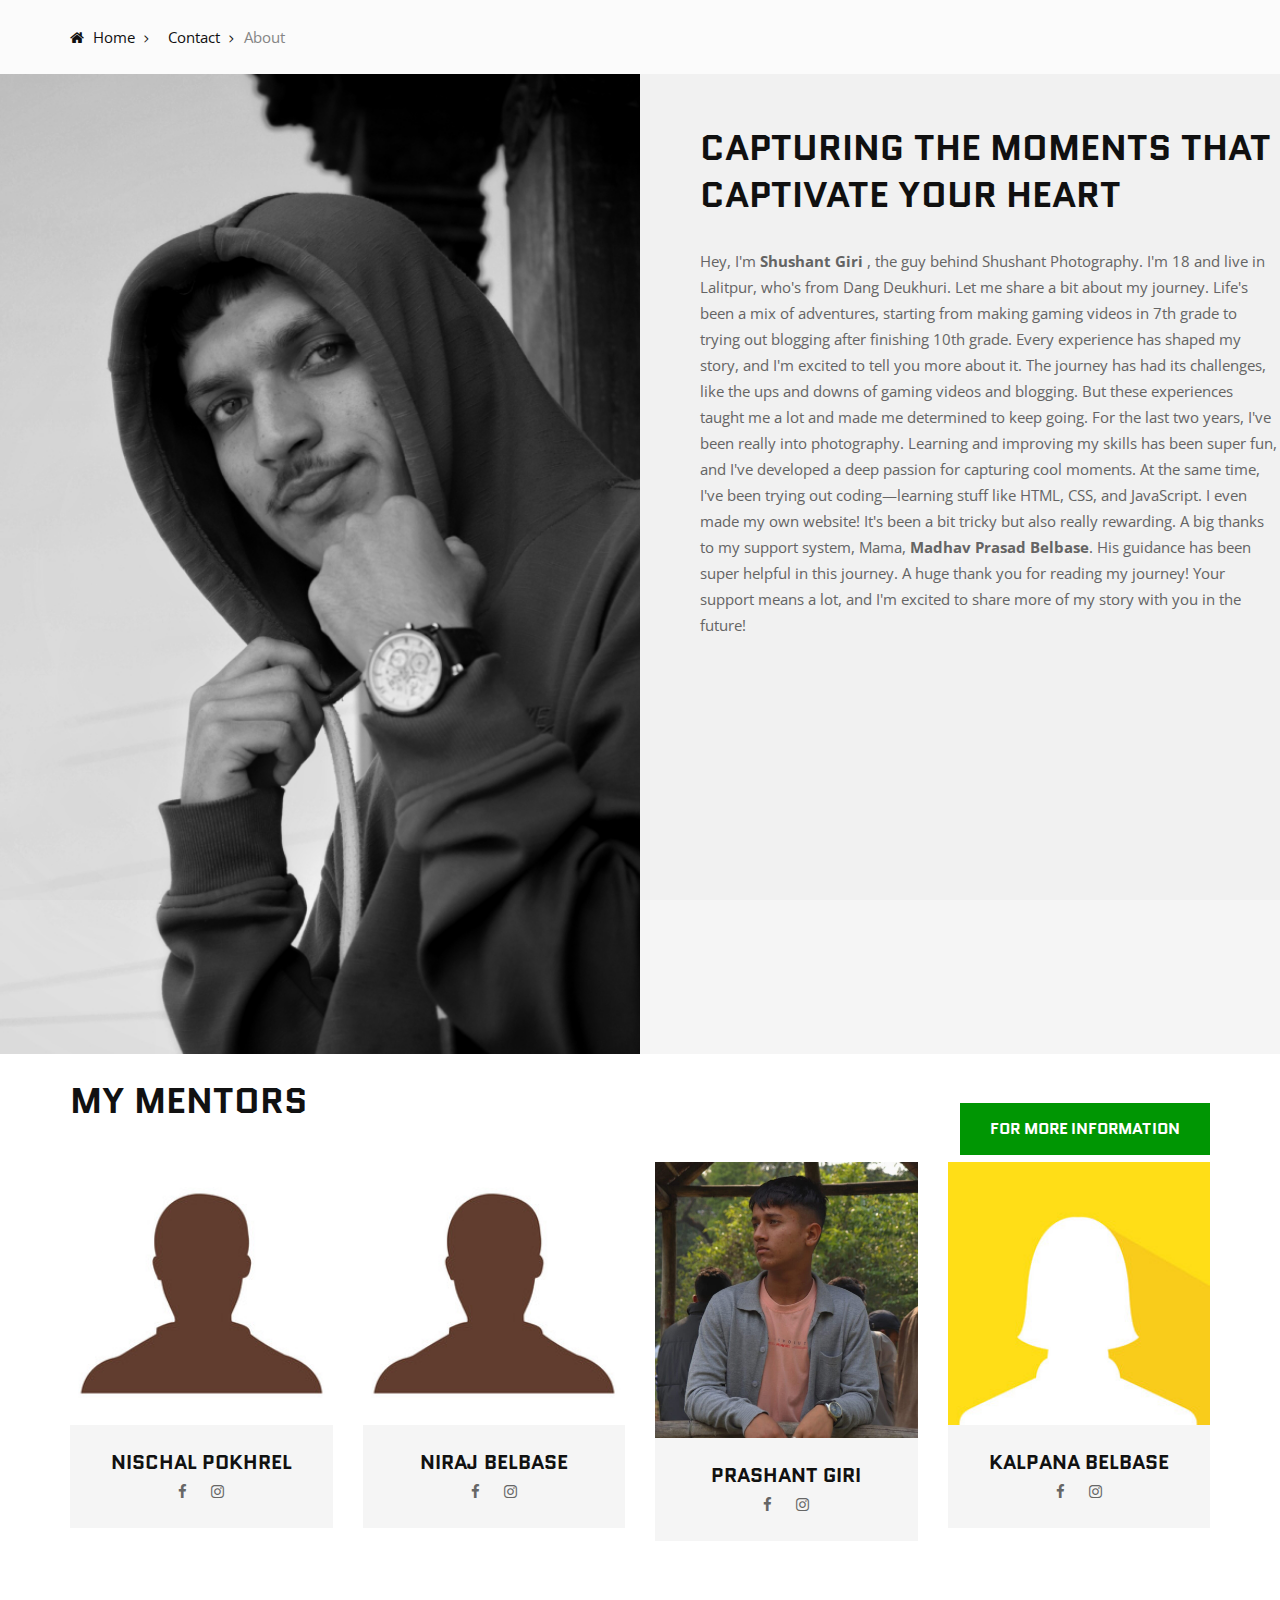
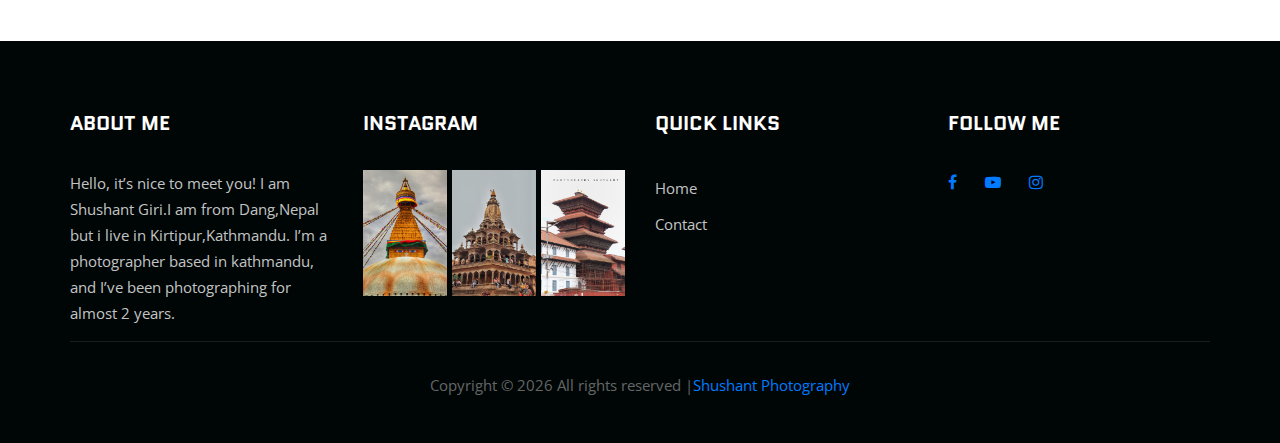
==== about.html @ 1d41be0c "Update about.html" ====
<!DOCTYPE html>
<html lang="en">

<head>
    <meta charset="UTF-8">
    <meta name="description" content="Shushant Photography">
    <meta name="keywords" content="photographer, shushant photography, shushant giri, sushant photography,sushant giri,sushant photographer lalmatiya , photography, wildlife, photography life,contact shushant photography, shushant contact,contact sushant,contact msg, msg,">
    <meta name="viewport" content="width=device-width, initial-scale=1.0">
    <meta http-equiv="X-UA-Compatible" content="ie=edge">
    <title>Shushant | Photography</title>
    <link rel="icon" type="image/x-icon" href="img/favicon2.png" style="width: 100%; height: 100px;">

    <link rel="canonical" href="https://girisushant.com.np/about.html">
    
    <meta property="og:site_name" content="Sushant Photography">
    <meta property="og:title" content="Shushant | Photography">
    <meta property="og:url" content="https://girisushant.com.np">
    <meta property="og:type" content="website">
    <meta property="og:description"
        content="Professional Photography trying to caputure the best moments in life">
   
    <meta property="og:image" content="https://girisushant.com.np/img/thumbnail.jpg">
    <meta property="og:image:width" content="1500">
    <meta property="og:image:height" content="790">
    
    <meta itemprop="name" content="Shushant | Photography">
    <meta itemprop="url" content="https://girisushant.com.np">
    <meta itemprop="description"
        content="Professional Photography trying to caputure the best moments in life">
    <meta itemprop="thumbnailUrl" content="https://girisushant.com.np/img/thumbnail.jpg">
    
    <link rel="image_src" href="https://girisushant.com.np/img/thumbnail.jpg">
    <meta itemprop="image" content="https://girisushant.com.np/img/thumbnail.jpg">
    <meta itemprop="image" content="https://girisushant.com.np/img/thumbnail.jpg">
    
    <meta name="twitter:title" content="Shushant | Photography">
    <meta name="twitter:image" content="https://girisushant.com.np/img/thumbnail.jpg">
    <meta name="twitter:url" content="https://girisushant.com.np">
    <meta name="twitter:card" content="summary">
    <meta name="twitter:description"
    content="Professional Photography trying to caputure the best moments in life">
    
        <meta name="robots" content="index, follow">

    <!-- Google Font -->
    <link href="https://fonts.googleapis.com/css?family=Quantico:400,700&display=swap" rel="stylesheet">
    <link href="https://fonts.googleapis.com/css?family=Open+Sans:400,600,700&display=swap" rel="stylesheet">

    <!-- Css Styles -->
    <link rel="stylesheet" href="css/bootstrap.min.css" type="text/css">
    <link rel="stylesheet" href="css/font-awesome.min.css" type="text/css">
    <link rel="stylesheet" href="css/elegant-icons.css" type="text/css">
    <link rel="stylesheet" href="css/owl.carousel.min.css" type="text/css">
    <link rel="stylesheet" href="css/magnific-popup.css" type="text/css">
    <link rel="stylesheet" href="css/slicknav.min.css" type="text/css">
    <link rel="stylesheet" href="css/style.css" type="text/css">
</head>

<body>
    <!-- Page Preloder -->
    <div id="preloder">
        <div class="loader"></div>
    </div>

    <!-- Header Section Begin -->
    <!-- <header class="header-section header-normal"> -->
        <!-- <div class="container-fluid"> -->
            <!-- <div class="row"> -->
                <!-- <div class="col-lg-12"> -->
                    <!-- <div class="logo"> -->
                        <!-- <a href="./index.html"> -->
                            <!-- <img src="img/logo.png" alt=""> -->
                        <!-- </a> -->
                    <!-- </div> -->
                    <!-- <nav class="nav-menu mobile-menu"> -->
                        <!-- <ul> -->
                            <!-- <li><a href="./index.html">Home</a></li> -->
                            <!-- <li class="active"><a href="./about.html">About</a></li> -->
                            <!-- <li><a href="./services.html">Services</a></li> -->
                            <!-- <li><a href="./pricing.html">Pricing</a></li> -->
                            <!-- <li><a href="./portfolio.html">Portfolio</a></li> -->
                            <!-- <li><a href="./blog.html">Blog</a></li> -->
                            <!-- <li><a href="#">Pages</a> -->
                                <!-- <ul class="dropdown"> -->
                                    <!-- <li><a href="./gallery.html">Gallery</a></li> -->
                                    <!-- <li><a href="./portfolio-details.html">Portfolio Details</a></li> -->
                                    <!-- <li><a href="./blog-details.html">Blog Details</a></li> -->
                                <!-- </ul> -->
                            <!-- </li> -->
                            <!-- <li><a href="./contact.html">Contact</a></li> -->
                        <!-- </ul> -->
                    <!-- </nav> -->
                    <!-- <div class="top-search search-switch"> -->
                        <!-- <i class="fa fa-search"></i> -->
                    </div>
                    <!-- <div id="mobile-menu-wrap"></div> -->
                </div>
            </div>
        </div>
    </header>
    <!-- Header End -->
 <a href="#" id="scroll" style="display: none;"><span></span></a>
    <!-- Breadcrumb Begin -->
    <div class="breadcrumb-option spad">
        <div class="container">
            <div class="row">
                <div class="col-lg-12">
                    <div class="bo-links">
                        <a href="./index.html"><i class="fa fa-home"></i> Home</a>
                        <a href="./contact.html"><i class="fa fa-social"></i> Contact</a>
                        <span>About</span>
                    </div>
                </div>
            </div>
        </div>
    </div>
    <!-- Breadcrumb End -->

    <!-- About Section Begin -->
    <section class="about-section">
        <div class="container-fluid">
            <div class="row">
                <div class="col-lg-6 p-0">
                    <div class="about-pic set-bg" data-setbg="img/about1.jpeg" style="height: 980px;">
                        <!-- <a href="https://www.youtube.com/watch?v=hxADTEJalRw&list=WL&index=49&t=0s" class="play-btn video-popup"><i class="fa fa-play"></i></a> -->
                    </div>
                </div>
                <div class="col-lg-6 p-0">
                    <div class="about-text">
                        <div class="section-title">
                            <h2>Capturing the moments that captivate your heart</h2>
                            <p>Hey, I'm  <b>Shushant Giri </b>, the guy behind Shushant Photography. I'm 18 and live in Lalitpur, who's from Dang Deukhuri. Let me share a bit about my journey.

                                Life's been a mix of adventures, starting from making gaming videos in 7th grade to trying out blogging after finishing 10th grade. Every experience has shaped my story, and I'm excited to tell you more about it.
                                
                                The journey has had its challenges, like the ups and downs of gaming videos and blogging. But these experiences taught me a lot and made me determined to keep going.
                                
                                For the last two years, I've been really into photography. Learning and improving my skills has been super fun, and I've developed a deep passion for capturing cool moments.
                                
                                At the same time, I've been trying out coding—learning stuff like HTML, CSS, and JavaScript. I even made my own website! It's been a bit tricky but also really rewarding.
                                
                                A big thanks to my support system, Mama, <b> Madhav Prasad Belbase</b>. His guidance has been super helpful in this journey.
                                
                                 A huge thank you for reading my journey! Your support means a lot, and I'm excited to share more of my story with you in the future!
                            </p>
                            <div class="hs-responsive-embed-youtube"><iframe width="560" height="350px" src="https://www.youtube.com/embed/10fZnlmXSLA?si=FXYFRjFGcLalXJH3" title="Shushant Photography" frameborder="0" allow="accelerometer; autoplay; clipboard-write; encrypted-media; gyroscope; picture-in-picture; web-share" allowfullscreen></iframe></div>
                        </div>
                        <!-- <div class="video-container"> -->
                            <!-- Replace 'VIDEO_ID' with your YouTube video ID -->
                            <!-- <iframe src="https://www.youtube.com/embed/VIDEO_ID" frameborder="0" allowfullscreen></iframe>
                        </div> -->
                        <!-- <div class="at-list">
                            <div class="al-item">
                                <div class="al-pic">
                                    <img src="img/about/list-1.png" alt="">
                                </div>
                                <div class="al-text">
                                    <h5>Professionalism</h5>
                                    <p>Lorem ipsum dolor sit amet, consectetur adipiscing elit, sed do eiusmod tempor
                                        incididunt ut labore et dolore magna aliqua. Quis ipsum suspendisse ultrices
                                        gravida.</p>
                                </div>
                            </div> -->
                            <!-- <div class="al-item">
                                <div class="al-pic">
                                    <img src="img/about/list-2.png" alt="">
                                </div>
                                <div class="al-text">
                                    <h5>Individual approach</h5>
                                    <p> 18-year-old photographer like My self, can use their unique perspective as a young person to capture struggle in a way that is fresh and insightful. By approaching their subjects with empathy and an open mind, they can create images that offer a new perspective on the struggles that people face.</p>
                                </div>
                            </div> -->
                                <!-- <div class="al-item">
                                    <div class="al-pic">
                                        <img src="img/about/list-3.png" alt="">
                                    </div>
                                    <div class="al-text">
                                        <h5>Flexible Schedule</h5>
                                        <p>Lorem ipsum dolor sit amet, consectetur adipiscing elit, sed do eiusmod tempor
                                            incididunt ut labore et dolore magna aliqua. Quis ipsum suspendisse ultrices
                                            gravida.</p>
                                    </div>
                                </div> -->
                            <!-- <div class="al-item">
                                <div class="al-pic">
                                    <img src="img/about/list-4.png" alt="">
                                </div> -->
                                <!-- <div class="al-text">
                                    <h5>Experience</h5>
                                    <p>Lorem ipsum dolor sit amet, consectetur adipiscing elit, sed do eiusmod tempor
                                        incididunt ut labore et dolore magna aliqua. Quis ipsum suspendisse ultrices
                                        gravida.</p>
                                </div> -->
                            </div>
                        </div>
                    </div>
                </div>
            </div>
        </div>
    </section>
    <!-- About Section End -->

    <!-- Team Section Begin -->
    <section class="team-section spad">
        <div class="container">
            <div class="row">
                <div class="col-lg-6 col-md-6">
                    <div class="section-title">
                        <h2>MY MENTORS  </h2>
                        <!-- <p>Lorem ipsum dolor sit amet, consectetur adipiscing elit, sed do eiusmod tempor incididunt ut -->
                            <!-- labore et dolore.</p> -->
                    </div>
                </div>
                <div class="col-lg-6 col-md-6">
                    <div class="right-btn">
                        <a href="https://www.instagram.com/shushant.giri/" class="primary-btn">For More Information</a>
                    </div>
                </div>
            </div>
            <div class="row">
                <div class="col-lg-3 col-md-6 col-sm-6">
                    <div class="team-item">
                        <img src="img/avatar4.jpg" alt="">
                        <div class="ti-text">
                            <h5>Nischal Pokhrel</h5>
                            <!-- <span>Photographer</span> -->
                            <div class="ti-social">
                                <a href="https://www.facebook.com/nischal.pokhrel.547"><i class="fa fa-facebook"></i></a>
                                <!-- <a href="#"><i class="fa fa-twitter"></i></a> -->
                                <!-- <a href="#"><i class="fa fa-youtube-play"></i></a> -->
                                <a href="https://www.instagram.com/nischalp113/"><i class="fa fa-instagram"></i></a>
                            </div>
                        </div>
                    </div>
                </div>
                <div class="col-lg-3 col-md-6 col-sm-6">
                    <div class="team-item">
                        <img src="img/avatar4.jpg" alt="">
                        <div class="ti-text">
                            <h5>Niraj Belbase</h5>
                            <!-- <span>Director</span> -->
                            <div class="ti-social">
                                <a href="https://www.facebook.com/niraj.belbase.3"><i class="fa fa-facebook"></i></a>
                                <!-- <a href="#"><i class="fa fa-twitter"></i></a> -->
                                <!-- <a href="#"><i class="fa fa-youtube-play"></i></a> -->
                                <a href="https://www.instagram.com/niraj_belbase/"><i class="fa fa-instagram"></i></a>
                            </div>
                        </div>
                    </div>
                </div>
                <div class="col-lg-3 col-md-6 col-sm-6">
                    <div class="team-item">
                        <img src="img/avatar.jpg" alt="">
                        <div class="ti-text">
                            <h5>Prashant Giri</h5>
                            <!-- <span>Manager</span> -->
                            <div class="ti-social">
                                <a href="https://www.facebook.com/profile.php?id=100082402492736"><i class="fa fa-facebook"></i></a>
                                <!-- <a href="#"><i class="fa fa-twitter"></i></a> -->
                                <!-- <a href="#"><i class="fa fa-youtube-play"></i></a> -->
                                <a href="https://www.instagram.com/prashant__giri__/"><i class="fa fa-instagram"></i></a>
                            </div>
                        </div>
                    </div>
                </div>
                <div class="col-lg-3 col-md-6 col-sm-6">
                    <div class="team-item">
                        <img src="img/avatar2.jpg" alt="">
                        <div class="ti-text">
                            <h5>Kalpana Belbase</h5>
                            <!-- <span>Assistant</span> -->
                            <div class="ti-social">
                                <a href="https://www.facebook.com/profile.php?id=100007931387967    "><i class="fa fa-facebook"></i></a>
                                <!-- <a href="#"><i class="fa fa-twitter"></i></a> -->
                                <!-- <a href="#"><i class="fa fa-youtube-play"></i></a> -->
                                <a href="https://www.instagram.com/kalpanabelbase/"><i class="fa fa-instagram"></i></a>
                            </div>
                        </div>
                    </div>
                </div>
            </div>
        </div>
    </section>
    <!-- Team Section End -->

    <!-- Cta Section Begin
     <section class="cta-section spad set-bg" data-setbg="img/cta-bg.jpg">
        <div class="container">
            <div class="row">
                <div class="col-lg-12">
                    <div class="cta-text">
                        <h2>Wanna promote your brand?</h2>
                        <p>Lorem ipsum dolor sit amet, consectetur adipiscing elit, sed do eiusmod tempor incididunt ut
                            labore et dolore<br /> magna aliqua. Quis ipsum suspendisse ultrices gravida. Risus commodo
                            viverra maecenas.</p>
                        <a href="#" class="primary-btn">Contact us</a>
                    </div>
                </div>
            </div>
        </div>
    </section> 
    <!-- Cta Section End -->

    <!-- Testimoial Section Begin -->
     <!-- <section class="testimonial-section spad">
        <div class="container">
            <div class="row">
                <div class="col-lg-12">
                    <div class="section-title">
                        <h2>What cilent say?</h2>
                        <p>Lorem ipsum dolor sit amet, consectetur adipiscing elit, sed do eiusmod<br /> tempor
                            incididunt ut labore et dolore.</p>
                    </div>
                </div>
            </div>
            <div class="row">
                <div class="col-lg-3 col-md-6 col-sm-6">
                    <div class="testimonial-item">
                        <div class="ti-author">
                            <div class="ta-pic">
                                <img src="img/testimonial/ta-1.jpg" alt="">
                            </div>
                            <div class="ta-text">
                                <h5>ANDREW FILDER</h5>
                                <span>@filder_muko</span>
                            </div>
                        </div>
                        <p>ipsum dolor sit amet, consectetur adipiscing elit, sed do eiusmod tempor incididunt ut labore
                            et dolore magna aliqua.</p>
                    </div>
                </div>
                <div class="col-lg-3 col-md-6 col-sm-6">
                    <div class="testimonial-item">
                        <div class="ti-author">
                            <div class="ta-pic">
                                <img src="img/testimonial/ta-2.jpg" alt="">
                            </div>
                            <div class="ta-text">
                                <h5>David Guetta</h5>
                                <span>@filder_muko</span>
                            </div>
                        </div>
                        <p>ipsum dolor sit amet, consectetur adipiscing elit, sed do eiusmod tempor incididunt ut labore
                            et dolore magna aliqua.</p>
                    </div>
                </div>
                <div class="col-lg-3 col-md-6 col-sm-6">
                    <div class="testimonial-item">
                        <div class="ti-author">
                            <div class="ta-pic">
                                <img src="img/testimonial/ta-3.jpg" alt="">
                            </div>
                            <div class="ta-text">
                                <h5>Bebe Rexha</h5>
                                <span>@filder_muko</span>
                            </div>
                        </div>
                        <p>ipsum dolor sit amet, consectetur adipiscing elit, sed do eiusmod tempor incididunt ut labore
                            et dolore magna aliqua.</p>
                    </div>
                </div>
                <div class="col-lg-3 col-md-6 col-sm-6">
                    <div class="testimonial-item">
                        <div class="ti-author">
                            <div class="ta-pic">
                                <img src="img/testimonial/ta-4.jpg" alt="">
                            </div>
                            <div class="ta-text">
                                <h5>Adam Levine</h5>
                                <span>@filder_muko</span>
                            </div>
                        </div>
                        <p>ipsum dolor sit amet, consectetur adipiscing elit, sed do eiusmod tempor incididunt ut labore
                            et dolore magna aliqua.</p>
                    </div>
                </div>
            </div>
        </div>
    </section> -->
    <!-- Testimonial Section End -->

    <!-- Footer Section Begin -->
    <footer class="footer-section">
        <div class="container">
            <div class="row">
                <div class="col-lg-3 col-md-6 col-sm-6">
                    <div class="fs-widget">
                        <h5>About Me</h5>
                        <p>Hello, it’s nice to meet you! I am Shushant Giri.I am from Dang,Nepal but i live in
                            Kirtipur,Kathmandu. I’m a photographer based in kathmandu, and I’ve been
                            photographing for almost 2 years.</p>

                    </div>
                </div>
                <div class="col-lg-3 col-md-6 col-sm-6">
                    <div class="fs-widget">
                        <h5>Instagram</h5>
                        <div class="fw-instagram">
                           <a href="https://www.instagram.com/shushant.giri/"><img src="img/instragram1.jpeg" alt="" class="img"> </a>
                           <a href="https://www.instagram.com/shushant.giri/"> <img src="img/instragram2.jpeg" alt="" class="img"> </a>
                           <a href="https://www.instagram.com/shushant.giri/"> <img src="img/instragram3.jpg" alt="" class="img"></a>
                        </div>
                    </div>
                </div>
                <div class="col-lg-3 col-md-6 col-sm-6">
                    <div class="fs-widget">
                        <h5>Quick links</h5>
                        <ul>
                            <li><a href="/index.html">Home</a></li>
                            <!-- <li><a href="/about.html">About</a></li> -->
                            <li><a href="/contact.html">Contact</a></li>
                        
                        </ul>
                        <!-- <ul>
                            <li><a href="/gallery.html">Gallery</a></li>
                            <li><a href="#">Portfolio</a></li>
                            <li><a href="/services.html">Services</a></li>
                        </ul> -->
                    </div>
                </div>
                <div class="col-lg-3 col-md-6 col-sm-6">
                    <div class="fs-widget">
                        <h5>Follow Me</h5>
                        <!-- <p>Imolor amet consectetur adipiscing elit, sed do eiusmod tempor incididunt.</p> -->
                        <div class="fa-social">
                            <a href="https://www.facebook.com/shushant.giri.167" class="pr-4" target="_blank"><i
                                    class="fa fa-facebook "></i></a>
                            <!-- <a href="#"><i class="fa fa-twitter"></i></a> -->
                            <a href="https://www.youtube.com/channel/UCN3y-i9Jq4_4jhVe8ixb7yA?sub_confirmation=1"
                                class="pr-4" target="_blank"><i class="fa fa-youtube-play"></i></a>
                            <a href="https://www.instagram.com/shushant.giri/?next=%2F" class="pr-4" target="_blank"><i
                                    class="fa fa-instagram"></i></a>
                        </div>
                    </div>
                </div>
                <div class="col-lg-12">
                    <div class="copyright-text">
                        <p>
                            <!-- Link back to Colorlib can't be removed. Template is licensed under CC BY 3.0. -->
                            Copyright &copy;
                            <script>document.write(new Date().getFullYear());</script> All rights reserved |<a href="">Shushant
                            Photography</a>
                            <!-- Link back to Colorlib can't be removed. Template is licensed under CC BY 3.0. -->
                        </p>
                    </div>
                </div>
            </div>
        </div>
    </footer>
    <!-- Footer Section End -->

    <!-- Search model Begin -->
    <div class="search-model">
        <div class="h-100 d-flex align-items-center justify-content-center">
            <div class="search-close-switch">+</div>
            <form class="search-model-form">
                <input type="text" id="search-input" placeholder="Search here.....">
            </form>
        </div>
    </div>
    <!-- Search model end -->

    <!-- Js Plugins -->
    <script src="js/jquery-3.3.1.min.js"></script>
    <script src="js/bootstrap.min.js"></script>
    <script src="js/jquery.magnific-popup.min.js"></script>
    <script src="js/isotope.pkgd.min.js"></script>
    <script src="js/masonry.pkgd.min.js"></script>
    <script src="js/jquery.slicknav.js"></script>
    <script src="js/owl.carousel.min.js"></script>
    <script src="js/main.js"></script>
</body>

</html>
---- css/elegant-icons.css ----
@font-face {
	font-family: 'ElegantIcons';
	src:url('../fonts/ElegantIcons.eot');
	src:url('../fonts/ElegantIcons.eot?#iefix') format('embedded-opentype'),
		url('../fonts/ElegantIcons.woff') format('woff'),
		url('../fonts/ElegantIcons.ttf') format('truetype'),
		url('../fonts/ElegantIcons.svg#ElegantIcons') format('svg');
	font-weight: normal;
	font-style: normal;
}

/* Use the following CSS code if you want to use data attributes for inserting your icons */
[data-icon]:before {
	font-family: 'ElegantIcons';
	content: attr(data-icon);
	speak: none;
	font-weight: normal;
	font-variant: normal;
	text-transform: none;
	line-height: 1;
	-webkit-font-smoothing: antialiased;
	-moz-osx-font-smoothing: grayscale;
}

/* Use the following CSS code if you want to have a class per icon */
/*
Instead of a list of all class selectors,
you can use the generic selector below, but it's slower:
[class*="your-class-prefix"] {
*/
.arrow_up, .arrow_down, .arrow_left, .arrow_right, .arrow_left-up, .arrow_right-up, .arrow_right-down, .arrow_left-down, .arrow-up-down, .arrow_up-down_alt, .arrow_left-right_alt, .arrow_left-right, .arrow_expand_alt2, .arrow_expand_alt, .arrow_condense, .arrow_expand, .arrow_move, .arrow_carrot-up, .arrow_carrot-down, .arrow_carrot-left, .arrow_carrot-right, .arrow_carrot-2up, .arrow_carrot-2down, .arrow_carrot-2left, .arrow_carrot-2right, .arrow_carrot-up_alt2, .arrow_carrot-down_alt2, .arrow_carrot-left_alt2, .arrow_carrot-right_alt2, .arrow_carrot-2up_alt2, .arrow_carrot-2down_alt2, .arrow_carrot-2left_alt2, .arrow_carrot-2right_alt2, .arrow_triangle-up, .arrow_triangle-down, .arrow_triangle-left, .arrow_triangle-right, .arrow_triangle-up_alt2, .arrow_triangle-down_alt2, .arrow_triangle-left_alt2, .arrow_triangle-right_alt2, .arrow_back, .icon_minus-06, .icon_plus, .icon_close, .icon_check, .icon_minus_alt2, .icon_plus_alt2, .icon_close_alt2, .icon_check_alt2, .icon_zoom-out_alt, .icon_zoom-in_alt, .icon_search, .icon_box-empty, .icon_box-selected, .icon_minus-box, .icon_plus-box, .icon_box-checked, .icon_circle-empty, .icon_circle-slelected, .icon_stop_alt2, .icon_stop, .icon_pause_alt2, .icon_pause, .icon_menu, .icon_menu-square_alt2, .icon_menu-circle_alt2, .icon_ul, .icon_ol, .icon_adjust-horiz, .icon_adjust-vert, .icon_document_alt, .icon_documents_alt, .icon_pencil, .icon_pencil-edit_alt, .icon_pencil-edit, .icon_folder-alt, .icon_folder-open_alt, .icon_folder-add_alt, .icon_info_alt, .icon_error-oct_alt, .icon_error-circle_alt, .icon_error-triangle_alt, .icon_question_alt2, .icon_question, .icon_comment_alt, .icon_chat_alt, .icon_vol-mute_alt, .icon_volume-low_alt, .icon_volume-high_alt, .icon_quotations, .icon_quotations_alt2, .icon_clock_alt, .icon_lock_alt, .icon_lock-open_alt, .icon_key_alt, .icon_cloud_alt, .icon_cloud-upload_alt, .icon_cloud-download_alt, .icon_image, .icon_images, .icon_lightbulb_alt, .icon_gift_alt, .icon_house_alt, .icon_genius, .icon_mobile, .icon_tablet, .icon_laptop, .icon_desktop, .icon_camera_alt, .icon_mail_alt, .icon_cone_alt, .icon_ribbon_alt, .icon_bag_alt, .icon_creditcard, .icon_cart_alt, .icon_paperclip, .icon_tag_alt, .icon_tags_alt, .icon_trash_alt, .icon_cursor_alt, .icon_mic_alt, .icon_compass_alt, .icon_pin_alt, .icon_pushpin_alt, .icon_map_alt, .icon_drawer_alt, .icon_toolbox_alt, .icon_book_alt, .icon_calendar, .icon_film, .icon_table, .icon_contacts_alt, .icon_headphones, .icon_lifesaver, .icon_piechart, .icon_refresh, .icon_link_alt, .icon_link, .icon_loading, .icon_blocked, .icon_archive_alt, .icon_heart_alt, .icon_star_alt, .icon_star-half_alt, .icon_star, .icon_star-half, .icon_tools, .icon_tool, .icon_cog, .icon_cogs, .arrow_up_alt, .arrow_down_alt, .arrow_left_alt, .arrow_right_alt, .arrow_left-up_alt, .arrow_right-up_alt, .arrow_right-down_alt, .arrow_left-down_alt, .arrow_condense_alt, .arrow_expand_alt3, .arrow_carrot_up_alt, .arrow_carrot-down_alt, .arrow_carrot-left_alt, .arrow_carrot-right_alt, .arrow_carrot-2up_alt, .arrow_carrot-2dwnn_alt, .arrow_carrot-2left_alt, .arrow_carrot-2right_alt, .arrow_triangle-up_alt, .arrow_triangle-down_alt, .arrow_triangle-left_alt, .arrow_triangle-right_alt, .icon_minus_alt, .icon_plus_alt, .icon_close_alt, .icon_check_alt, .icon_zoom-out, .icon_zoom-in, .icon_stop_alt, .icon_menu-square_alt, .icon_menu-circle_alt, .icon_document, .icon_documents, .icon_pencil_alt, .icon_folder, .icon_folder-open, .icon_folder-add, .icon_folder_upload, .icon_folder_download, .icon_info, .icon_error-circle, .icon_error-oct, .icon_error-triangle, .icon_question_alt, .icon_comment, .icon_chat, .icon_vol-mute, .icon_volume-low, .icon_volume-high, .icon_quotations_alt, .icon_clock, .icon_lock, .icon_lock-open, .icon_key, .icon_cloud, .icon_cloud-upload, .icon_cloud-download, .icon_lightbulb, .icon_gift, .icon_house, .icon_camera, .icon_mail, .icon_cone, .icon_ribbon, .icon_bag, .icon_cart, .icon_tag, .icon_tags, .icon_trash, .icon_cursor, .icon_mic, .icon_compass, .icon_pin, .icon_pushpin, .icon_map, .icon_drawer, .icon_toolbox, .icon_book, .icon_contacts, .icon_archive, .icon_heart, .icon_profile, .icon_group, .icon_grid-2x2, .icon_grid-3x3, .icon_music, .icon_pause_alt, .icon_phone, .icon_upload, .icon_download, .social_facebook, .social_twitter, .social_pinterest, .social_googleplus, .social_tumblr, .social_tumbleupon, .social_wordpress, .social_instagram, .social_dribbble, .social_vimeo, .social_linkedin, .social_rss, .social_deviantart, .social_share, .social_myspace, .social_skype, .social_youtube, .social_picassa, .social_googledrive, .social_flickr, .social_blogger, .social_spotify, .social_delicious, .social_facebook_circle, .social_twitter_circle, .social_pinterest_circle, .social_googleplus_circle, .social_tumblr_circle, .social_stumbleupon_circle, .social_wordpress_circle, .social_instagram_circle, .social_dribbble_circle, .social_vimeo_circle, .social_linkedin_circle, .social_rss_circle, .social_deviantart_circle, .social_share_circle, .social_myspace_circle, .social_skype_circle, .social_youtube_circle, .social_picassa_circle, .social_googledrive_alt2, .social_flickr_circle, .social_blogger_circle, .social_spotify_circle, .social_delicious_circle, .social_facebook_square, .social_twitter_square, .social_pinterest_square, .social_googleplus_square, .social_tumblr_square, .social_stumbleupon_square, .social_wordpress_square, .social_instagram_square, .social_dribbble_square, .social_vimeo_square, .social_linkedin_square, .social_rss_square, .social_deviantart_square, .social_share_square, .social_myspace_square, .social_skype_square, .social_youtube_square, .social_picassa_square, .social_googledrive_square, .social_flickr_square, .social_blogger_square, .social_spotify_square, .social_delicious_square, .icon_printer, .icon_calulator, .icon_building, .icon_floppy, .icon_drive, .icon_search-2, .icon_id, .icon_id-2, .icon_puzzle, .icon_like, .icon_dislike, .icon_mug, .icon_currency, .icon_wallet, .icon_pens, .icon_easel, .icon_flowchart, .icon_datareport, .icon_briefcase, .icon_shield, .icon_percent, .icon_globe, .icon_globe-2, .icon_target, .icon_hourglass, .icon_balance, .icon_rook, .icon_printer-alt, .icon_calculator_alt, .icon_building_alt, .icon_floppy_alt, .icon_drive_alt, .icon_search_alt, .icon_id_alt, .icon_id-2_alt, .icon_puzzle_alt, .icon_like_alt, .icon_dislike_alt, .icon_mug_alt, .icon_currency_alt, .icon_wallet_alt, .icon_pens_alt, .icon_easel_alt, .icon_flowchart_alt, .icon_datareport_alt, .icon_briefcase_alt, .icon_shield_alt, .icon_percent_alt, .icon_globe_alt, .icon_clipboard {
	font-family: 'ElegantIcons';
	speak: none;
	font-style: normal;
	font-weight: normal;
	font-variant: normal;
	text-transform: none;
	line-height: 1;
	-webkit-font-smoothing: antialiased;
}
.arrow_up:before {
	content: "\21";
}
.arrow_down:before {
	content: "\22";
}
.arrow_left:before {
	content: "\23";
}
.arrow_right:before {
	content: "\24";
}
.arrow_left-up:before {
	content: "\25";
}
.arrow_right-up:before {
	content: "\26";
}
.arrow_right-down:before {
	content: "\27";
}
.arrow_left-down:before {
	content: "\28";
}
.arrow-up-down:before {
	content: "\29";
}
.arrow_up-down_alt:before {
	content: "\2a";
}
.arrow_left-right_alt:before {
	content: "\2b";
}
.arrow_left-right:before {
	content: "\2c";
}
.arrow_expand_alt2:before {
	content: "\2d";
}
.arrow_expand_alt:before {
	content: "\2e";
}
.arrow_condense:before {
	content: "\2f";
}
.arrow_expand:before {
	content: "\30";
}
.arrow_move:before {
	content: "\31";
}
.arrow_carrot-up:before {
	content: "\32";
}
.arrow_carrot-down:before {
	content: "\33";
}
.arrow_carrot-left:before {
	content: "\34";
}
.arrow_carrot-right:before {
	content: "\35";
}
.arrow_carrot-2up:before {
	content: "\36";
}
.arrow_carrot-2down:before {
	content: "\37";
}
.arrow_carrot-2left:before {
	content: "\38";
}
.arrow_carrot-2right:before {
	content: "\39";
}
.arrow_carrot-up_alt2:before {
	content: "\3a";
}
.arrow_carrot-down_alt2:before {
	content: "\3b";
}
.arrow_carrot-left_alt2:before {
	content: "\3c";
}
.arrow_carrot-right_alt2:before {
	content: "\3d";
}
.arrow_carrot-2up_alt2:before {
	content: "\3e";
}
.arrow_carrot-2down_alt2:before {
	content: "\3f";
}
.arrow_carrot-2left_alt2:before {
	content: "\40";
}
.arrow_carrot-2right_alt2:before {
	content: "\41";
}
.arrow_triangle-up:before {
	content: "\42";
}
.arrow_triangle-down:before {
	content: "\43";
}
.arrow_triangle-left:before {
	content: "\44";
}
.arrow_triangle-right:before {
	content: "\45";
}
.arrow_triangle-up_alt2:before {
	content: "\46";
}
.arrow_triangle-down_alt2:before {
	content: "\47";
}
.arrow_triangle-left_alt2:before {
	content: "\48";
}
.arrow_triangle-right_alt2:before {
	content: "\49";
}
.arrow_back:before {
	content: "\4a";
}
.icon_minus-06:before {
	content: "\4b";
}
.icon_plus:before {
	content: "\4c";
}
.icon_close:before {
	content: "\4d";
}
.icon_check:before {
	content: "\4e";
}
.icon_minus_alt2:before {
	content: "\4f";
}
.icon_plus_alt2:before {
	content: "\50";
}
.icon_close_alt2:before {
	content: "\51";
}
.icon_check_alt2:before {
	content: "\52";
}
.icon_zoom-out_alt:before {
	content: "\53";
}
.icon_zoom-in_alt:before {
	content: "\54";
}
.icon_search:before {
	content: "\55";
}
.icon_box-empty:before {
	content: "\56";
}
.icon_box-selected:before {
	content: "\57";
}
.icon_minus-box:before {
	content: "\58";
}
.icon_plus-box:before {
	content: "\59";
}
.icon_box-checked:before {
	content: "\5a";
}
.icon_circle-empty:before {
	content: "\5b";
}
.icon_circle-slelected:before {
	content: "\5c";
}
.icon_stop_alt2:before {
	content: "\5d";
}
.icon_stop:before {
	content: "\5e";
}
.icon_pause_alt2:before {
	content: "\5f";
}
.icon_pause:before {
	content: "\60";
}
.icon_menu:before {
	content: "\61";
}
.icon_menu-square_alt2:before {
	content: "\62";
}
.icon_menu-circle_alt2:before {
	content: "\63";
}
.icon_ul:before {
	content: "\64";
}
.icon_ol:before {
	content: "\65";
}
.icon_adjust-horiz:before {
	content: "\66";
}
.icon_adjust-vert:before {
	content: "\67";
}
.icon_document_alt:before {
	content: "\68";
}
.icon_documents_alt:before {
	content: "\69";
}
.icon_pencil:before {
	content: "\6a";
}
.icon_pencil-edit_alt:before {
	content: "\6b";
}
.icon_pencil-edit:before {
	content: "\6c";
}
.icon_folder-alt:before {
	content: "\6d";
}
.icon_folder-open_alt:before {
	content: "\6e";
}
.icon_folder-add_alt:before {
	content: "\6f";
}
.icon_info_alt:before {
	content: "\70";
}
.icon_error-oct_alt:before {
	content: "\71";
}
.icon_error-circle_alt:before {
	content: "\72";
}
.icon_error-triangle_alt:before {
	content: "\73";
}
.icon_question_alt2:before {
	content: "\74";
}
.icon_question:before {
	content: "\75";
}
.icon_comment_alt:before {
	content: "\76";
}
.icon_chat_alt:before {
	content: "\77";
}
.icon_vol-mute_alt:before {
	content: "\78";
}
.icon_volume-low_alt:before {
	content: "\79";
}
.icon_volume-high_alt:before {
	content: "\7a";
}
.icon_quotations:before {
	content: "\7b";
}
.icon_quotations_alt2:before {
	content: "\7c";
}
.icon_clock_alt:before {
	content: "\7d";
}
.icon_lock_alt:before {
	content: "\7e";
}
.icon_lock-open_alt:before {
	content: "\e000";
}
.icon_key_alt:before {
	content: "\e001";
}
.icon_cloud_alt:before {
	content: "\e002";
}
.icon_cloud-upload_alt:before {
	content: "\e003";
}
.icon_cloud-download_alt:before {
	content: "\e004";
}
.icon_image:before {
	content: "\e005";
}
.icon_images:before {
	content: "\e006";
}
.icon_lightbulb_alt:before {
	content: "\e007";
}
.icon_gift_alt:before {
	content: "\e008";
}
.icon_house_alt:before {
	content: "\e009";
}
.icon_genius:before {
	content: "\e00a";
}
.icon_mobile:before {
	content: "\e00b";
}
.icon_tablet:before {
	content: "\e00c";
}
.icon_laptop:before {
	content: "\e00d";
}
.icon_desktop:before {
	content: "\e00e";
}
.icon_camera_alt:before {
	content: "\e00f";
}
.icon_mail_alt:before {
	content: "\e010";
}
.icon_cone_alt:before {
	content: "\e011";
}
.icon_ribbon_alt:before {
	content: "\e012";
}
.icon_bag_alt:before {
	content: "\e013";
}
.icon_creditcard:before {
	content: "\e014";
}
.icon_cart_alt:before {
	content: "\e015";
}
.icon_paperclip:before {
	content: "\e016";
}
.icon_tag_alt:before {
	content: "\e017";
}
.icon_tags_alt:before {
	content: "\e018";
}
.icon_trash_alt:before {
	content: "\e019";
}
.icon_cursor_alt:before {
	content: "\e01a";
}
.icon_mic_alt:before {
	content: "\e01b";
}
.icon_compass_alt:before {
	content: "\e01c";
}
.icon_pin_alt:before {
	content: "\e01d";
}
.icon_pushpin_alt:before {
	content: "\e01e";
}
.icon_map_alt:before {
	content: "\e01f";
}
.icon_drawer_alt:before {
	content: "\e020";
}
.icon_toolbox_alt:before {
	content: "\e021";
}
.icon_book_alt:before {
	content: "\e022";
}
.icon_calendar:before {
	content: "\e023";
}
.icon_film:before {
	content: "\e024";
}
.icon_table:before {
	content: "\e025";
}
.icon_contacts_alt:before {
	content: "\e026";
}
.icon_headphones:before {
	content: "\e027";
}
.icon_lifesaver:before {
	content: "\e028";
}
.icon_piechart:before {
	content: "\e029";
}
.icon_refresh:before {
	content: "\e02a";
}
.icon_link_alt:before {
	content: "\e02b";
}
.icon_link:before {
	content: "\e02c";
}
.icon_loading:before {
	content: "\e02d";
}
.icon_blocked:before {
	content: "\e02e";
}
.icon_archive_alt:before {
	content: "\e02f";
}
.icon_heart_alt:before {
	content: "\e030";
}
.icon_star_alt:before {
	content: "\e031";
}
.icon_star-half_alt:before {
	content: "\e032";
}
.icon_star:before {
	content: "\e033";
}
.icon_star-half:before {
	content: "\e034";
}
.icon_tools:before {
	content: "\e035";
}
.icon_tool:before {
	content: "\e036";
}
.icon_cog:before {
	content: "\e037";
}
.icon_cogs:before {
	content: "\e038";
}
.arrow_up_alt:before {
	content: "\e039";
}
.arrow_down_alt:before {
	content: "\e03a";
}
.arrow_left_alt:before {
	content: "\e03b";
}
.arrow_right_alt:before {
	content: "\e03c";
}
.arrow_left-up_alt:before {
	content: "\e03d";
}
.arrow_right-up_alt:before {
	content: "\e03e";
}
.arrow_right-down_alt:before {
	content: "\e03f";
}
.arrow_left-down_alt:before {
	content: "\e040";
}
.arrow_condense_alt:before {
	content: "\e041";
}
.arrow_expand_alt3:before {
	content: "\e042";
}
.arrow_carrot_up_alt:before {
	content: "\e043";
}
.arrow_carrot-down_alt:before {
	content: "\e044";
}
.arrow_carrot-left_alt:before {
	content: "\e045";
}
.arrow_carrot-right_alt:before {
	content: "\e046";
}
.arrow_carrot-2up_alt:before {
	content: "\e047";
}
.arrow_carrot-2dwnn_alt:before {
	content: "\e048";
}
.arrow_carrot-2left_alt:before {
	content: "\e049";
}
.arrow_carrot-2right_alt:before {
	content: "\e04a";
}
.arrow_triangle-up_alt:before {
	content: "\e04b";
}
.arrow_triangle-down_alt:before {
	content: "\e04c";
}
.arrow_triangle-left_alt:before {
	content: "\e04d";
}
.arrow_triangle-right_alt:before {
	content: "\e04e";
}
.icon_minus_alt:before {
	content: "\e04f";
}
.icon_plus_alt:before {
	content: "\e050";
}
.icon_close_alt:before {
	content: "\e051";
}
.icon_check_alt:before {
	content: "\e052";
}
.icon_zoom-out:before {
	content: "\e053";
}
.icon_zoom-in:before {
	content: "\e054";
}
.icon_stop_alt:before {
	content: "\e055";
}
.icon_menu-square_alt:before {
	content: "\e056";
}
.icon_menu-circle_alt:before {
	content: "\e057";
}
.icon_document:before {
	content: "\e058";
}
.icon_documents:before {
	content: "\e059";
}
.icon_pencil_alt:before {
	content: "\e05a";
}
.icon_folder:before {
	content: "\e05b";
}
.icon_folder-open:before {
	content: "\e05c";
}
.icon_folder-add:before {
	content: "\e05d";
}
.icon_folder_upload:before {
	content: "\e05e";
}
.icon_folder_download:before {
	content: "\e05f";
}
.icon_info:before {
	content: "\e060";
}
.icon_error-circle:before {
	content: "\e061";
}
.icon_error-oct:before {
	content: "\e062";
}
.icon_error-triangle:before {
	content: "\e063";
}
.icon_question_alt:before {
	content: "\e064";
}
.icon_comment:before {
	content: "\e065";
}
.icon_chat:before {
	content: "\e066";
}
.icon_vol-mute:before {
	content: "\e067";
}
.icon_volume-low:before {
	content: "\e068";
}
.icon_volume-high:before {
	content: "\e069";
}
.icon_quotations_alt:before {
	content: "\e06a";
}
.icon_clock:before {
	content: "\e06b";
}
.icon_lock:before {
	content: "\e06c";
}
.icon_lock-open:before {
	content: "\e06d";
}
.icon_key:before {
	content: "\e06e";
}
.icon_cloud:before {
	content: "\e06f";
}
.icon_cloud-upload:before {
	content: "\e070";
}
.icon_cloud-download:before {
	content: "\e071";
}
.icon_lightbulb:before {
	content: "\e072";
}
.icon_gift:before {
	content: "\e073";
}
.icon_house:before {
	content: "\e074";
}
.icon_camera:before {
	content: "\e075";
}
.icon_mail:before {
	content: "\e076";
}
.icon_cone:before {
	content: "\e077";
}
.icon_ribbon:before {
	content: "\e078";
}
.icon_bag:before {
	content: "\e079";
}
.icon_cart:before {
	content: "\e07a";
}
.icon_tag:before {
	content: "\e07b";
}
.icon_tags:before {
	content: "\e07c";
}
.icon_trash:before {
	content: "\e07d";
}
.icon_cursor:before {
	content: "\e07e";
}
.icon_mic:before {
	content: "\e07f";
}
.icon_compass:before {
	content: "\e080";
}
.icon_pin:before {
	content: "\e081";
}
.icon_pushpin:before {
	content: "\e082";
}
.icon_map:before {
	content: "\e083";
}
.icon_drawer:before {
	content: "\e084";
}
.icon_toolbox:before {
	content: "\e085";
}
.icon_book:before {
	content: "\e086";
}
.icon_contacts:before {
	content: "\e087";
}
.icon_archive:before {
	content: "\e088";
}
.icon_heart:before {
	content: "\e089";
}
.icon_profile:before {
	content: "\e08a";
}
.icon_group:before {
	content: "\e08b";
}
.icon_grid-2x2:before {
	content: "\e08c";
}
.icon_grid-3x3:before {
	content: "\e08d";
}
.icon_music:before {
	content: "\e08e";
}
.icon_pause_alt:before {
	content: "\e08f";
}
.icon_phone:before {
	content: "\e090";
}
.icon_upload:before {
	content: "\e091";
}
.icon_download:before {
	content: "\e092";
}
.social_facebook:before {
	content: "\e093";
}
.social_twitter:before {
	content: "\e094";
}
.social_pinterest:before {
	content: "\e095";
}
.social_googleplus:before {
	content: "\e096";
}
.social_tumblr:before {
	content: "\e097";
}
.social_tumbleupon:before {
	content: "\e098";
}
.social_wordpress:before {
	content: "\e099";
}
.social_instagram:before {
	content: "\e09a";
}
.social_dribbble:before {
	content: "\e09b";
}
.social_vimeo:before {
	content: "\e09c";
}
.social_linkedin:before {
	content: "\e09d";
}
.social_rss:before {
	content: "\e09e";
}
.social_deviantart:before {
	content: "\e09f";
}
.social_share:before {
	content: "\e0a0";
}
.social_myspace:before {
	content: "\e0a1";
}
.social_skype:before {
	content: "\e0a2";
}
.social_youtube:before {
	content: "\e0a3";
}
.social_picassa:before {
	content: "\e0a4";
}
.social_googledrive:before {
	content: "\e0a5";
}
.social_flickr:before {
	content: "\e0a6";
}
.social_blogger:before {
	content: "\e0a7";
}
.social_spotify:before {
	content: "\e0a8";
}
.social_delicious:before {
	content: "\e0a9";
}
.social_facebook_circle:before {
	content: "\e0aa";
}
.social_twitter_circle:before {
	content: "\e0ab";
}
.social_pinterest_circle:before {
	content: "\e0ac";
}
.social_googleplus_circle:before {
	content: "\e0ad";
}
.social_tumblr_circle:before {
	content: "\e0ae";
}
.social_stumbleupon_circle:before {
	content: "\e0af";
}
.social_wordpress_circle:before {
	content: "\e0b0";
}
.social_instagram_circle:before {
	content: "\e0b1";
}
.social_dribbble_circle:before {
	content: "\e0b2";
}
.social_vimeo_circle:before {
	content: "\e0b3";
}
.social_linkedin_circle:before {
	content: "\e0b4";
}
.social_rss_circle:before {
	content: "\e0b5";
}
.social_deviantart_circle:before {
	content: "\e0b6";
}
.social_share_circle:before {
	content: "\e0b7";
}
.social_myspace_circle:before {
	content: "\e0b8";
}
.social_skype_circle:before {
	content: "\e0b9";
}
.social_youtube_circle:before {
	content: "\e0ba";
}
.social_picassa_circle:before {
	content: "\e0bb";
}
.social_googledrive_alt2:before {
	content: "\e0bc";
}
.social_flickr_circle:before {
	content: "\e0bd";
}
.social_blogger_circle:before {
	content: "\e0be";
}
.social_spotify_circle:before {
	content: "\e0bf";
}
.social_delicious_circle:before {
	content: "\e0c0";
}
.social_facebook_square:before {
	content: "\e0c1";
}
.social_twitter_square:before {
	content: "\e0c2";
}
.social_pinterest_square:before {
	content: "\e0c3";
}
.social_googleplus_square:before {
	content: "\e0c4";
}
.social_tumblr_square:before {
	content: "\e0c5";
}
.social_stumbleupon_square:before {
	content: "\e0c6";
}
.social_wordpress_square:before {
	content: "\e0c7";
}
.social_instagram_square:before {
	content: "\e0c8";
}
.social_dribbble_square:before {
	content: "\e0c9";
}
.social_vimeo_square:before {
	content: "\e0ca";
}
.social_linkedin_square:before {
	content: "\e0cb";
}
.social_rss_square:before {
	content: "\e0cc";
}
.social_deviantart_square:before {
	content: "\e0cd";
}
.social_share_square:before {
	content: "\e0ce";
}
.social_myspace_square:before {
	content: "\e0cf";
}
.social_skype_square:before {
	content: "\e0d0";
}
.social_youtube_square:before {
	content: "\e0d1";
}
.social_picassa_square:before {
	content: "\e0d2";
}
.social_googledrive_square:before {
	content: "\e0d3";
}
.social_flickr_square:before {
	content: "\e0d4";
}
.social_blogger_square:before {
	content: "\e0d5";
}
.social_spotify_square:before {
	content: "\e0d6";
}
.social_delicious_square:before {
	content: "\e0d7";
}
.icon_printer:before {
	content: "\e103";
}
.icon_calulator:before {
	content: "\e0ee";
}
.icon_building:before {
	content: "\e0ef";
}
.icon_floppy:before {
	content: "\e0e8";
}
.icon_drive:before {
	content: "\e0ea";
}
.icon_search-2:before {
	content: "\e101";
}
.icon_id:before {
	content: "\e107";
}
.icon_id-2:before {
	content: "\e108";
}
.icon_puzzle:before {
	content: "\e102";
}
.icon_like:before {
	content: "\e106";
}
.icon_dislike:before {
	content: "\e0eb";
}
.icon_mug:before {
	content: "\e105";
}
.icon_currency:before {
	content: "\e0ed";
}
.icon_wallet:before {
	content: "\e100";
}
.icon_pens:before {
	content: "\e104";
}
.icon_easel:before {
	content: "\e0e9";
}
.icon_flowchart:before {
	content: "\e109";
}
.icon_datareport:before {
	content: "\e0ec";
}
.icon_briefcase:before {
	content: "\e0fe";
}
.icon_shield:before {
	content: "\e0f6";
}
.icon_percent:before {
	content: "\e0fb";
}
.icon_globe:before {
	content: "\e0e2";
}
.icon_globe-2:before {
	content: "\e0e3";
}
.icon_target:before {
	content: "\e0f5";
}
.icon_hourglass:before {
	content: "\e0e1";
}
.icon_balance:before {
	content: "\e0ff";
}
.icon_rook:before {
	content: "\e0f8";
}
.icon_printer-alt:before {
	content: "\e0fa";
}
.icon_calculator_alt:before {
	content: "\e0e7";
}
.icon_building_alt:before {
	content: "\e0fd";
}
.icon_floppy_alt:before {
	content: "\e0e4";
}
.icon_drive_alt:before {
	content: "\e0e5";
}
.icon_search_alt:before {
	content: "\e0f7";
}
.icon_id_alt:before {
	content: "\e0e0";
}
.icon_id-2_alt:before {
	content: "\e0fc";
}
.icon_puzzle_alt:before {
	content: "\e0f9";
}
.icon_like_alt:before {
	content: "\e0dd";
}
.icon_dislike_alt:before {
	content: "\e0f1";
}
.icon_mug_alt:before {
	content: "\e0dc";
}
.icon_currency_alt:before {
	content: "\e0f3";
}
.icon_wallet_alt:before {
	content: "\e0d8";
}
.icon_pens_alt:before {
	content: "\e0db";
}
.icon_easel_alt:before {
	content: "\e0f0";
}
.icon_flowchart_alt:before {
	content: "\e0df";
}
.icon_datareport_alt:before {
	content: "\e0f2";
}
.icon_briefcase_alt:before {
	content: "\e0f4";
}
.icon_shield_alt:before {
	content: "\e0d9";
}
.icon_percent_alt:before {
	content: "\e0da";
}
.icon_globe_alt:before {
	content: "\e0de";
}
.icon_clipboard:before {
	content: "\e0e6";
}


	.glyph {
		float: left;
		text-align: center;
		padding: .75em;
		margin: .4em 1.5em .75em 0;
		width: 6em;
text-shadow: none;
	}
        .glyph_big {
        font-size: 128px;
        color: #59c5dc;
        float: left;
        margin-right: 20px;
        }

        .glyph div { padding-bottom: 10px;}

	.glyph input {
		font-family: consolas, monospace;
		font-size: 12px;
		width: 100%;
		text-align: center;
		border: 0;
		box-shadow: 0 0 0 1px #ccc;
		padding: .2em;
                -moz-border-radius: 5px;
                -webkit-border-radius: 5px;
	}
	.centered {
		margin-left: auto;
		margin-right: auto;
	}
	.glyph .fs1 {
		font-size: 2em;
	}
---- css/style.css ----
/******************************************************************
  Template Name: Phozogy
  Description:  Phozogy photography HTML Template
  Author: Colorlib
  Author URI: https://colorlib.com
  Version: 1.0
  Created: Colorlib
******************************************************************/

/*------------------------------------------------------------------
[Table of contents]

1.  Template default CSS
	1.1	Variables
	1.2	Mixins
	1.3	Flexbox
	1.4	Reset
2.  Helper Css
3.  Header Section
4.  Hero Section
5.  Service Section
6.  Categories Section
7.  Portfolio Section
8.  Trainer Section
9.  Contact
10.  Footer Style

-------------------------------------------------------------------*/

/*----------------------------------------*/

/* Template default CSS
/*----------------------------------------*/

html,
body {
	height: 100%;
	font-family: "Open Sans", sans-serif;
	-webkit-font-smoothing: antialiased;
	font-smoothing: antialiased;
}

h1,
h2,
h3,
h4,
h5,
h6 {
	margin: 0;
	color: #111111;
	font-weight: 400;
	font-family: "Quantico", sans-serif;
}

h1 {
	font-size: 70px;
}

h2 {
	font-size: 36px;
}

h3 {
	font-size: 30px;
}

h4 {
	font-size: 24px;
}

h5 {
	font-size: 18px;
}

h6 {
	font-size: 16px;
}

p {
	font-size: 15px;
	font-family: "Open Sans", sans-serif;
	color: #666666;
	font-weight: 400;
	line-height: 26px;
	margin: 0 0 15px 0;
}

img {
	max-width: 100%;
}

input:focus,
select:focus,
button:focus,
textarea:focus {
	outline: none;
}

a:hover,
a:focus {
	text-decoration: none;
	outline: none;
	color: #fff;
}

ul,
ol {
	padding: 0;
	margin: 0;
}

/*---------------------
  Helper CSS
-----------------------*/

.section-title {
	margin-bottom: 40px;
}

.section-title h2 {
	color: #111111;
	font-weight: 700;
	text-transform: uppercase;
	margin-bottom: 15px;
}

.section-title p {
	color: #666666;
}

.set-bg {
	background-repeat: no-repeat;
	background-size: cover;
	background-position: top center;
}

.spad {
	padding-top: 25px;
	padding-bottom: 25px;
}

.spad-2 {
	padding-top: 50px;
	padding-bottom: 70px;
}

.text-white h1,
.text-white h2,
.text-white h3,
.text-white h4,
.text-white h5,
.text-white h6,
.text-white p,
.text-white span,
.text-white li,
.text-white a {
	color: #fff;
}

/* buttons */

.primary-btn {
	display: inline-block;
	font-size: 16px;
	padding: 14px 30px;
	color: #ffffff;
	background: #009603;
	text-transform: uppercase;
	font-weight: 700;
	font-family: "Quantico", sans-serif;
}

.site-btn {
	font-size: 15px;
	color: #ffffff;
	font-weight: 700;
	text-transform: uppercase;
	letter-spacing: 2px;
	font-family: "Quantico", sans-serif;
	display: inline-block;
	padding: 14px 30px 12px;
	background: #009603;
	border: none;
}

/* Preloder */

#preloder {
	position: fixed;
	width: 100%;
	height: 100%;
	top: 0;
	left: 0;
	z-index: 999999;
	background: #000;
}

.loader {
	width: 40px;
	height: 40px;
	position: absolute;
	top: 50%;
	left: 50%;
	margin-top: -13px;
	margin-left: -13px;
	border-radius: 60px;
	animation: loader 0.8s linear infinite;
	-webkit-animation: loader 0.8s linear infinite;
}

@keyframes loader {
	0% {
		-webkit-transform: rotate(0deg);
		transform: rotate(0deg);
		border: 4px solid #f44336;
		border-left-color: transparent;
	}
	50% {
		-webkit-transform: rotate(180deg);
		transform: rotate(180deg);
		border: 4px solid #673ab7;
		border-left-color: transparent;
	}
	100% {
		-webkit-transform: rotate(360deg);
		transform: rotate(360deg);
		border: 4px solid #f44336;
		border-left-color: transparent;
	}
}

@-webkit-keyframes loader {
	0% {
		-webkit-transform: rotate(0deg);
		border: 4px solid #f44336;
		border-left-color: transparent;
	}
	50% {
		-webkit-transform: rotate(180deg);
		border: 4px solid #673ab7;
		border-left-color: transparent;
	}
	100% {
		-webkit-transform: rotate(360deg);
		border: 4px solid #f44336;
		border-left-color: transparent;
	}
}

.spacial-controls {
	position: fixed;
	width: 111px;
	height: 91px;
	top: 0;
	right: 0;
	z-index: 999;
}

.spacial-controls .search-switch {
	display: block;
	height: 100%;
	padding-top: 30px;
	background: #323232;
	text-align: center;
	cursor: pointer;
}

.search-model {
	display: none;
	position: fixed;
	width: 100%;
	height: 100%;
	left: 0;
	top: 0;
	background: #000;
	z-index: 99999;
}

.search-model-form {
	padding: 0 15px;
}

.search-model-form input {
	width: 500px;
	font-size: 40px;
	border: none;
	border-bottom: 2px solid #333;
	background: none;
	color: #999;
}

.search-close-switch {
	position: absolute;
	width: 50px;
	height: 50px;
	background: #333;
	color: #fff;
	text-align: center;
	border-radius: 50%;
	font-size: 28px;
	line-height: 28px;
	top: 30px;
	cursor: pointer;
	-webkit-transform: rotate(45deg);
	-ms-transform: rotate(45deg);
	transform: rotate(45deg);
	display: -webkit-box;
	display: -ms-flexbox;
	display: flex;
	-webkit-box-align: center;
	-ms-flex-align: center;
	align-items: center;
	-webkit-box-pack: center;
	-ms-flex-pack: center;
	justify-content: center;
}

/*---------------------
  Header
-----------------------*/

.header-section.header-normal {
	-webkit-box-shadow: 0px 5px 25px rgba(170, 170, 170, 0.1);
	box-shadow: 0px 5px 25px rgba(170, 170, 170, 0.1);
}

.logo {
	float: left;
	margin-right: 80px;
}
.logo img {
	width: 130px !important;
}

.logo a {
	display: inline-block;
}

.nav-menu {
	float: left;
}

.nav-menu ul li {
	list-style: none;
	display: inline-block;
	margin-right: 30px;
	position: relative;
}

.nav-menu ul li:last-child {
	margin-right: 0;
}

.nav-menu ul li:hover .dropdown {
	top: 86px;
	opacity: 1;
	visibility: visible;
}

.nav-menu ul li:hover>a:after {
	opacity: 1;
}

.nav-menu ul li.active a:after {
	opacity: 1;
}

.nav-menu ul li a {
	font-size: 16px;
	font-weight: 700;
	text-transform: uppercase;
	color: #111111;
	display: block;
	padding: 32px 8px 30px;
	position: relative;
	font-family: "Quantico", sans-serif;
}

.nav-menu ul li a:after {
	position: absolute;
	left: 0;
	bottom: 0;
	height: 3px;
	width: 100%;
	background: #009603;
	content: "";
	opacity: 0;
	-webkit-transition: all 0.3s;
	-o-transition: all 0.3s;
	transition: all 0.3s;
}

.nav-menu ul li .dropdown {
	position: absolute;
	left: 0;
	top: 105px;
	background: #111111;
	width: 180px;
	z-index: 99;
	opacity: 0;
	visibility: hidden;
	-webkit-transition: all 0.3s;
	-o-transition: all 0.3s;
	transition: all 0.3s;
}

.nav-menu ul li .dropdown li {
	display: block;
	margin-right: 0;
}

.nav-menu ul li .dropdown li a {
	color: #ffffff;
	padding: 5px 18px;
	font-weight: 400;
	text-transform: capitalize;
}

.nav-menu ul li .dropdown li a:after {
	display: none;
}

.top-search {
	font-size: 15px;
	height: 50px;
	width: 50px;
	color: #ffffff;
	background: #009603;
	line-height: 50px;
	text-align: center;
	cursor: pointer;
	float: right;
	margin: 19px 0 16px;
}

.slicknav_menu {
	display: none;
}

/*---------------------
  Hero
-----------------------*/

.hs-slider.owl-carousel .owl-item.active .hs-text h2 {
	top: 0;
	opacity: 1;
}

.hs-slider.owl-carousel .owl-item.active .hs-text p {
	top: 0;
	opacity: 1;
}

.hs-slider.owl-carousel .owl-item.active .hs-text .primary-btn {
	top: 0;
	opacity: 1;
}

.hs-slider.owl-carousel .owl-nav button {
	font-size: 24px;
	color: #ffffff;
	height: 50px;
	width: 50px;
	line-height: 50px;
	text-align: center;
	background: rgba(0, 0, 0, 0.5);
	border-radius: 50%;
	position: absolute;
	left: 100px;
	top: 50%;
	-webkit-transform: translateY(-25px);
	-ms-transform: translateY(-25px);
	transform: translateY(-25px);
}

.hs-slider.owl-carousel .owl-nav button.owl-next {
	left: auto;
	right: 100px;
}

.hs-item {
	height: 900px;
	display: -webkit-box;
	display: -ms-flexbox;
	display: flex;
	-webkit-box-align: center;
	-ms-flex-align: center;
	align-items: center;
	text-align: center;
}

.hs-item .hs-text h2 {
	font-size: 60px;
	color: #ffffff;
	font-weight: 700;
	text-transform: uppercase;
	margin-bottom: 20px;
	position: relative;
	top: 100px;
	-webkit-transition: all 0.3s ease-out;
	-o-transition: all 0.3s ease-out;
	transition: all 0.3s ease-out;
	opacity: 0;
}

.hs-item .hs-text p {
	color: #ffffff;
	line-height: 30px;
	margin-bottom: 32px;
	position: relative;
	top: 100px;
	-webkit-transition: all 0.5s ease-out;
	-o-transition: all 0.5s ease-out;
	transition: all 0.5s ease-out;
	opacity: 0;
}

.hs-item .hs-text .primary-btn {
	position: relative;
	top: 100px;
	-webkit-transition: all 0.7s ease-out;
	-o-transition: all 0.7s ease-out;
	transition: all 0.7s ease-out;
	opacity: 0;
}

/*---------------------
  Services
-----------------------*/

.services-section {
	padding-top: 0;
	padding-bottom: 60px;
}

.services-section.services-normal .container {
	margin-top: 0;
}

.services-section .container {
	position: relative;
	margin-top: -70px;
	z-index: 99;
}

.services-item {
	text-align: center;
	padding: 10px 10px 18px 10px;
	background: #ffffff;
	-webkit-box-shadow: 0px 10px 25px rgba(206, 206, 206, 0.5);
	box-shadow: 0px 10px 25px rgba(206, 206, 206, 0.5);
	margin-bottom: 30px;
}

.services-item img {
	margin-bottom: 28px;
	min-width: 100%;
}

.services-item h3 {
	color: #191039;
	font-weight: 700;
	text-transform: uppercase;
	margin-bottom: 10px;
}

/*---------------------
  Categories Section
-----------------------*/

.right-btn {
	text-align: right;
	padding-top: 24px;
}

.categories-slider.owl-carousel .owl-item.active .cs-item .cs-text h4 {
	opacity: 1;
}

.categories-slider.owl-carousel .owl-item.active .cs-item .cs-text span {
	opacity: 1;
}

.categories-slider.owl-carousel .owl-nav button {
	font-size: 24px;
	color: #ffffff;
	height: 50px;
	width: 50px;
	line-height: 50px;
	text-align: center;
	background: rgba(0, 0, 0, 0.5);
	border-radius: 50%;
	position: absolute;
	left: 30px;
	top: 152px;
}

.categories-slider.owl-carousel .owl-nav button.owl-next {
	left: auto;
	right: 30px;
}

.cs-item {
	text-align: center;
	width: 100%;
	background: #f5f5f5;
}

.cs-item .cs-pic {
	height: 360px;
}

.cs-item .cs-text {
	padding: 25px 0 22px;
}

.cs-item .cs-text h4 {
	color: #111111;
	font-weight: 700;
	text-transform: uppercase;
	margin-bottom: 10px;
	opacity: 0;
	-webkit-transition: all 0.3s;
	-o-transition: all 0.3s;
	transition: all 0.3s;
}

.cs-item .cs-text span {
	font-size: 17px;
	color: #009603;
	display: block;
	opacity: 0;
	-webkit-transition: all 0.3s;
	-o-transition: all 0.3s;
	transition: all 0.3s;
}

/*---------------------
  Portfolio
-----------------------*/

.portfolio-section .container-fluid {
	padding-left: 35px;
}

.portfolio-section.portfolio-page {
	padding-top: 0;
}

.portfolio-section .section-title {
	margin-bottom: 22px;
	text-align: center;
}

.portfolio-section .section-title h2 {
	margin-bottom: 0;
}

.filter-controls {
	margin-bottom: 43px;
	text-align: center;
}
.filter-controls ul li:hover{
	color: #009603;
}

.filter-controls ul li {
	font-size: 17px;
	color: #888888;
	display: inline-block;
	list-style: none;
	margin-right: 60px;
	position: relative;
	cursor: pointer;
}

.filter-controls ul li.active {
	color: #009603;
}

.filter-controls ul li:after {
	position: absolute;
	right: -33px;
	top: -1px;
	content: "|";
	color: #d7d7d7;
}

.filter-controls ul li:last-child {
	margin-right: 0;
}

.filter-controls ul li:last-child:after {
	display: none;
}
.portfolio-filter {
	height: 1530px !important;
}

.portfolio-filter1 {
	height: 1900px !important;
}

.portfolio-filter .pf-item {
	width: calc(20% - 20px);
	height: 360px;
	float: left;
	margin-right: 20px;
	margin-bottom: 20px;
	position: relative;
	z-index: 1;
	display: -webkit-box;
	display: -ms-flexbox;
	display: flex;
	-webkit-box-align: center;
	-ms-flex-align: center;
	align-items: center;
	-webkit-box-pack: center;
	-ms-flex-pack: center;
	justify-content: center;
	overflow: hidden;
}

.portfolio-filter .pf-item:after {
	position: absolute;
	left: 0;
	top: 0;
	width: 100%;
	height: 100%;
	background: rgba(0, 0, 0, 0.6);
	content: "";
	z-index: -1;
	opacity: 0;
	-webkit-transition: all 0.3s;
	-o-transition: all 0.3s;
	transition: all 0.3s;
}

.portfolio-filter .pf-item .pf-icon {
	font-size: 36px;
	color: #ffffff;
	opacity: 0;
	-webkit-transition: all 0.3s;
	-o-transition: all 0.3s;
	transition: all 0.3s;
}

.portfolio-filter .pf-item:hover:after {
	opacity: 1;
}

.portfolio-filter .pf-item:hover .pf-icon {
	opacity: 1;
}

.portfolio-filter .pf-item:hover .pf-text {
	bottom: 25px;
}

.portfolio-filter .pf-item:hover .pf-text h4 {
	opacity: 1;
	top: 0;
}

.portfolio-filter .pf-item:hover .pf-text span {
	opacity: 1;
	top: 0;
}

.portfolio-filter .pf-item .pf-text {
	text-align: center;
	position: absolute;
	left: 0;
	bottom: -100px;
	width: 100%;
}

.portfolio-filter .pf-item .pf-text h4 {
	color: #ffffff;
	font-weight: 700;
	text-align: center;
	margin-bottom: 5px;
	position: relative;
	top: 20px;
	-webkit-transition: all 0.4s;
	-o-transition: all 0.4s;
	transition: all 0.4s;
}

.portfolio-filter .pf-item .pf-text span {
	font-size: 15px;
	color: #009603;
	position: relative;
	top: 40px;
	-webkit-transition: all 0.6s;
	-o-transition: all 0.6s;
	transition: all 0.6s;
}

.portfolio-filter .pf-item.large-width {
	width: calc(40% - 20px);
}

.portfolio-filter .pf-item.large-height {
	height: 740px;
}

.load-more-btn {
	
	text-align: center;
	margin-top: 30px;
	overflow: hidden;
}

.load-more-btn.portfolio-btn a {
	background: #009603;
}

.load-more-btn a {
	font-size: 15px;
	color: #ffffff;
	font-weight: 700;
	text-transform: uppercase;
	letter-spacing: 2px;
	display: inline-block;
	padding: 15px 102px 13px;
	background: #000606;
	font-family: "Quantico", sans-serif;
	cursor: pointer;
}
.back-btn {
	text-align: center;
	margin-top: 30px;
	overflow: hidden;
	
}

.back-btn.portfolio-btn a {
	background: #009603;
}

.back-btn a {
	font-size: 15px;
	color: #ffffff;
	font-weight: 700;
	text-transform: uppercase;
	letter-spacing: 2px;
	display: inline-block;
	padding: 15px 102px 13px;
	background: #000606;
	font-family: "Quantico", sans-serif;
	cursor: pointer;
}
.load-more-btn a:hover,
        .back-btn a:hover {
            color: #ff4500; /* Change color on hover */
        }
/*---------------------
  Footer
-----------------------*/

.footer-section {
	background: #000606;
	padding-top: 70px;
}

.fs-about {
	margin-bottom: 30px;
}

.fs-about .fa-logo {
	margin-bottom: 34px;
}

.fs-about p {
	color: #c4c4c4;
	margin-bottom: 20px;
}

.fs-about .fa-social a {
	display: inline-block;
	font-size: 18px;
	color: #ffffff;
	margin-right: 20px;
}

.fs-about .fa-social a:last-child {
	margin-right: 0;
}
.fa-social .fa fa fa-facebook

.fs-widget {
	margin-bottom: 30px;
	overflow: hidden;
}

.fs-widget h5 {
	font-size: 20px;
	color: #ffffff;
	font-weight: 700;
	text-transform: uppercase;
	margin-bottom: 35px;
}
.fs-widget .fw-instagram :hover .img{
	opacity: 0.3;

	
}
.fs-widget .fw-instagram {
	margin-right: -5px;
	overflow: hidden;
}

.fs-widget .fw-instagram img {
	width: calc(33.33% - 5px);
	margin-right: 5px;
	float: left;
}

.fs-widget ul {
	width: 50%;
	float: left;
}

.fs-widget ul li {
	list-style: none;
}

.fs-widget ul li a {
	font-size: 15px;
	color: #c4c4c4;
	line-height: 36px;
}

.fs-widget p {
	color: #c4c4c4;
}

.fs-widget .fw-subscribe form {
	position: relative;
}

.fs-widget .fw-subscribe form input {
	width: 100%;
	height: 50px;
	font-size: 15px;
	color: #c4c4c4;
	padding-left: 20px;
	border: 1px solid #009603;
	background: transparent;
}

.fs-widget .fw-subscribe form input::-webkit-input-placeholder {
	color: #c4c4c4;
}

.fs-widget .fw-subscribe form input::-moz-placeholder {
	color: #c4c4c4;
}

.fs-widget .fw-subscribe form input:-ms-input-placeholder {
	color: #c4c4c4;
}

.fs-widget .fw-subscribe form input::-ms-input-placeholder {
	color: #c4c4c4;
}

.fs-widget .fw-subscribe form input::placeholder {
	color: #c4c4c4;
}

.fs-widget .fw-subscribe form button {
	font-size: 18px;
	color: #ffffff;
	background: #009603;
	height: 50px;
	width: 50px;
	border: none;
	position: absolute;
	right: 0;
	top: 0;
}

.copyright-text {
	font-size: 15px;
	color: #c4c4c4;
	text-align: center;
	border-top: 1px solid #181d1d;
	padding: 30px 0;
}

/*---------------------
  Breadcrumb
-----------------------*/

.breadcrumb-option {
	padding-top: 25px;
}

.breadcrumb-option .bo-links a {
	font-size: 15px;
	color: #111111;
	margin-right: 20px;
	position: relative;
}

.breadcrumb-option .bo-links a i {
	margin-right: 5px;
}

.breadcrumb-option .bo-links a:after {
	position: absolute;
	right: -18px;
	top: 1px;
	content: "5";
	font-family: "ElegantIcons";
}

.breadcrumb-option .bo-links span {
	font-size: 15px;
	color: #888888;
}

/*--------------------------------- Other Pages Styles -----------------------------*/

/*---------------------
  About Section
-----------------------*/

.about-pic {
	height: 960px;
	position: relative;
}

.about-pic .play-btn {
	height: 100px;
	width: 100px;
	line-height: 100px;
	text-align: center;
	background: #009603;
	font-size: 30px;
	color: #ffffff;
	display: inline-block;
	border-radius: 50%;
	position: absolute;
	right: -50px;
	top: 50%;
	-webkit-transform: translateY(-50px);
	-ms-transform: translateY(-50px);
	transform: translateY(-50px);
	z-index: 9;
}

.about-text {
	background: #f5f5f5;
	padding-left: 60px;
	padding-top: 50px;
	height: 980px;
}

.about-text .section-title h2 {
	line-height: 47px;
	margin-bottom: 30px;
}

.about-text .at-list .al-item {
	margin-bottom: 50px;
	overflow: hidden;
}

.about-text .at-list .al-item:last-child {
	margin-bottom: 0;
}

.about-text .at-list .al-item .al-pic {
	height: 100px;
	width: 100px;
	line-height: 100px;
	text-align: center;
	background: #ffffff;
	float: left;
	margin-right: 30px;
}

.about-text .at-list .al-item .al-text {
	overflow: hidden;
}

.about-text .at-list .al-item .al-text h5 {
	font-size: 20px;
	color: #111111;
	font-weight: 700;
	text-transform: uppercase;
	margin-bottom: 8px;
}

.about-text .at-list .al-item .al-text p {
	color: #666666;
	margin-bottom: 0;
}

/*---------------------
  Team Section
-----------------------*/

.team-section {
	padding-bottom: 70px;
}

.team-item {
	background: #f5f5f5;
	text-align: center;
	margin-bottom: 30px;
}

.team-item img {
	min-width: 100%;
}

.team-item .ti-text {
	padding: 25px 0;
}

.team-item .ti-text h5 {
	font-size: 20px;
	color: #111111;
	font-weight: 700;
	text-transform: uppercase;
	margin-bottom: 5px;
}

.team-item .ti-text span {
	display: block;
	font-size: 15px;
	color: #009603;
	margin-bottom: 20px;
}
.team-item .ti-text .ti-social a:hover {
	color: blue;
}
.team-item .ti-text .ti-social a {
	color: #666666;
	font-size: 15px;
	display: inline-block;
	margin-right: 20px;
}

.team-item .ti-text .ti-social a:last-child {
	margin-right: 0;
}

/*---------------------
  Cta Section
-----------------------*/

/* .cta-section {
	padding-top: 140px;
	padding-bottom: 150px;
}

.cta-text {
	text-align: center;
}

.cta-text h2 {
	font-size: 50px;
	color: #ffffff;
	font-weight: 700;
	text-transform: uppercase;
	margin-bottom: 15px;
}

.cta-text p {
	font-size: 17px;
	line-height: 30px;
	color: #ffffff;
	margin-bottom: 30px;
} */

/*---------------------
  Testimonial Section
-----------------------*/

.testimonial-section {
	padding-bottom: 70px;
}

.testimonial-section .section-title {
	text-align: center;
	margin-bottom: 60px;
}

.testimonial-item {
	border-top: 5px solid #e1e1e1;
	padding-top: 30px;
	position: relative;
	margin-bottom: 30px;
}

.testimonial-item:before {
	position: absolute;
	left: 0;
	top: -12px;
	background-image: url(../img/testimonial/quote.png);
	background-repeat: no-repeat;
	content: "";
	height: 26px;
	width: 26px;
	background-color: #ffffff;
}

.testimonial-item .ti-author {
	overflow: hidden;
	margin-bottom: 18px;
}

.testimonial-item .ti-author .ta-pic {
	margin-right: 25px;
	float: left;
}

.testimonial-item .ti-author .ta-pic img {
	height: 90px;
	width: 90px;
	border-radius: 50%;
}

.testimonial-item .ti-author .ta-text {
	overflow: hidden;
	padding-top: 24px;
}

.testimonial-item .ti-author .ta-text h5 {
	color: #111111;
	font-weight: 700;
	text-transform: uppercase;
	margin-bottom: 5px;
}

.testimonial-item .ti-author .ta-text span {
	font-size: 15px;
	color: #888888;
}

.testimonial-item p {
	color: #444444;
	margin-bottom: 0;
}

/*---------------------
  Services Option
-----------------------*/

.services-option {
	padding-bottom: 50px;
}

.so-item {
	margin-bottom: 42px;
}

.so-item .so-title {
	overflow: hidden;
	margin-bottom: 12px;
}

.so-item .so-title .so-number {
	font-size: 16px;
	color: #ffffff;
	font-weight: 600;
	width: 36px;
	height: 36px;
	line-height: 36px;
	text-align: center;
	background: #009603;
	float: left;
	margin-right: 20px;
}

.so-item .so-title h5 {
	font-size: 20px;
	color: #111111;
	font-weight: 700;
	text-transform: uppercase;
	overflow: hidden;
	line-height: 36px;
}

.so-item p {
	color: #666666;
	margin-bottom: 0;
}

/*---------------------
  Pricing Section
-----------------------*/

.pricing-section {
	padding-bottom: 35px;
	padding-top: 0;
}

.section-title.pricing-title {
	margin-bottom: 110px;
}

.pricing-item {
	position: relative;
	background: #ffffff;
	z-index: 1;
	text-align: center;
	padding-bottom: 20px;
	-webkit-box-shadow: 0px 0px 25px rgba(206, 206, 206, 0.5);
	box-shadow: 0px 0px 25px rgba(206, 206, 206, 0.5);
	margin-bottom: 110px;
}

.pricing-item:after {
	position: absolute;
	left: 50%;
	top: -73px;
	height: 73px;
	width: 150px;
	background: #ffffff;
	content: "";
	border-top-left-radius: 75px;
	border-top-right-radius: 75px;
	z-index: -1;
	-webkit-transform: translateX(-75px);
	-ms-transform: translateX(-75px);
	transform: translateX(-75px);
	-webkit-box-shadow: 0px -8px 25px -8px rgba(206, 206, 206, 0.5);
	box-shadow: 0px -8px 25px -8px rgba(206, 206, 206, 0.5);
	-webkit-transition: all 0.3s;
	-o-transition: all 0.3s;
	transition: all 0.3s;
}

.pricing-item:hover:after {
	background: #009603;
}

.pricing-item:hover .pi-price h2 {
	color: #ffffff;
}

.pricing-item:hover .pi-price span {
	color: #ffffff;
}

.pricing-item:hover .pi-title {
	background: #009603;
}

.pricing-item:hover .pi-title h3 {
	color: #ffffff;
	border-bottom: 1px solid transparent;
}

.pricing-item:hover .pi-text .primary-btn {
	background: #009603;
	color: #ffffff;
}

.pricing-item .pi-price {
	position: absolute;
	top: -32px;
	width: 100%;
	left: 0;
}

.pricing-item .pi-price h2 {
	color: #009603;
	font-weight: 700;
	-webkit-transition: all 0.2s;
	-o-transition: all 0.2s;
	transition: all 0.2s;
}

.pricing-item .pi-price span {
	font-size: 15px;
	color: #111111;
	-webkit-transition: all 0.2s;
	-o-transition: all 0.2s;
	transition: all 0.2s;
}

.pricing-item .pi-title {
	padding-top: 65px;
	padding-left: 20px;
	padding-right: 20px;
	-webkit-transition: all 0.3s;
	-o-transition: all 0.3s;
	transition: all 0.3s;
}

.pricing-item .pi-title h3 {
	color: #111111;
	font-weight: 700;
	padding-bottom: 32px;
	text-transform: uppercase;
	border-bottom: 1px solid #ebebeb;
	-webkit-transition: all 0.2s;
	-o-transition: all 0.2s;
	transition: all 0.2s;
}

.pricing-item .pi-text {
	padding-left: 20px;
	padding-right: 20px;
}

.pricing-item .pi-text ul {
	margin: 25px 0;
}

.pricing-item .pi-text ul li {
	font-size: 15px;
	color: #666666;
	line-height: 42px;
	list-style: none;
}

.pricing-item .pi-text .primary-btn {
	font-size: 15px;
	color: #111111;
	background: #ebebeb;
	padding: 14px 0;
	display: block;
	-webkit-transition: all 0.3s;
	-o-transition: all 0.3s;
	transition: all 0.3s;
}

/*---------------------
  Portfolio Hero
-----------------------*/

.portfolio-hero-section {
	height: 900px;
	display: -webkit-box;
	display: -ms-flexbox;
	display: flex;
	-webkit-box-align: center;
	-ms-flex-align: center;
	align-items: center;
	text-align: center;
}

.ph-text {
	background: rgba(0, 0, 0, 0.7);
	display: inline-block;
	padding: 60px 75px 65px;
	text-align: center;
}

.ph-text h2 {
	color: #ffffff;
	font-weight: 700;
	text-transform: uppercase;
	margin-bottom: 12px;
}

.ph-text ul li {
	list-style: none;
	display: inline-block;
	color: #009603;
	font-size: 15px;
	margin-right: 28px;
	position: relative;
}

.ph-text ul li:after {
	position: absolute;
	right: -20px;
	top: -1px;
	color: #e1e1e1;
	opacity: 0.5;
	content: "|";
}

.ph-text ul li:last-child {
	margin-right: 0;
}

.ph-text ul li:last-child:after {
	display: none;
}

/*---------------------
  Portfolio Details
-----------------------*/

.portfolio-details-section {
	padding-top: 70px;
	padding-bottom: 40px;
}

.pd-text {
	margin-bottom: 70px;
}

.pd-text p {
	font-size: 17px;
	line-height: 30px;
}

.pd-text p:first-child {
	margin-bottom: 30px;
}

.portfolio-pics {
	padding-left: 20px;
	margin-bottom: 50px;
}

.portfolio-details-pic .pdp-item {
	width: calc(20% - 20px);
	float: left;
	height: 360px;
	margin-bottom: 20px;
	margin-right: 20px;
}

.portfolio-details-pic .pdp-item.large-width {
	width: calc(40% - 20px);
}

.portfolio-details-pic .pdp-item.large-height {
	height: 740px;
}

.pd-more-text h2 {
	color: #111111;
	font-weight: 700;
	margin-bottom: 30px;
}

.pd-more-text p {
	font-size: 17px;
	line-height: 30px;
}

/*---------------------
  Recent Photography
-----------------------*/

.recent-photography-section {
	padding-top: 0;
}

.recent-photography-section .section-title {
	padding-top: 50px;
	border-top: 1px solid #e1e1e1;
}

.rp-item {
	text-align: center;
	width: 100%;
	background: #f5f5f5;
	margin-bottom: 30px;
}

.rp-item img {
	min-width: 100%;
}

.rp-item .rp-text {
	padding: 26px 0 25px;
}

.rp-item .rp-text h5 {
	color: #111111;
	font-weight: 700;
	font-size: 20px;
	text-transform: uppercase;
	margin-bottom: 5px;
}

.rp-item .rp-text span {
	font-size: 15px;
	font-weight: 600;
	color: #009603;
	display: block;
}

/*---------------------
  Blog
-----------------------*/

.blog-section {
	padding-top: 0;
}

.blog-item {
	margin-bottom: 50px;
	overflow: hidden;
}

.blog-item .bi-pic {
	float: left;
	margin-right: 30px;
}

.blog-item .bi-text {
	overflow: hidden;
}

.blog-item .bi-text .label {
	font-size: 12px;
	color: #ffffff;
	font-weight: 600;
	display: inline-block;
	background: #009603;
	padding: 2px 12px;
	text-transform: uppercase;
}

.blog-item .bi-text h5 {
	margin-top: 20px;
	margin-bottom: 10px;
}

.blog-item .bi-text h5 a {
	font-size: 20px;
	color: #111111;
	font-weight: 700;
	line-height: 27px;
	text-transform: uppercase;
}

.blog-item .bi-text ul {
	margin-bottom: 14px;
}

.blog-item .bi-text ul li {
	font-size: 13px;
	color: #888888;
	display: inline-block;
	list-style: none;
	margin-right: 24px;
	position: relative;
}

.blog-item .bi-text ul li:after {
	position: absolute;
	right: -17px;
	top: -1px;
	content: "|";
}

.blog-item .bi-text ul li:last-child {
	margin-right: 0;
}

.blog-item .bi-text ul li:last-child:after {
	display: none;
}

.blog-item .bi-text ul li span {
	color: #111111;
}

.blog-item .bi-text p {
	color: #444444;
	line-height: 30px;
	letter-spacing: 0.5px;
	margin-bottom: 0;
}

.blog-pagination a {
	display: inline-block;
	font-size: 20px;
	font-weight: 600;
	background: #f2f2f2;
	color: #111111;
	padding: 12px 22px;
	margin-right: 8px;
	-webkit-transition: all 0.3s;
	-o-transition: all 0.3s;
	transition: all 0.3s;
}

.blog-pagination a:hover {
	color: #ffffff;
	background: #111111;
}

.blog-pagination a:last-child {
	margin-right: 0;
}

.blog-sidebar .bs-item.s-mb {
	margin-bottom: 55px;
}

.blog-sidebar .bs-item h5 {
	font-size: 20px;
	font-weight: 700;
	color: #111111;
	text-transform: uppercase;
	position: relative;
	margin-bottom: 35px;
}

.blog-sidebar .bs-item h5:after {
	position: absolute;
	right: 0;
	top: 10px;
	height: 3px;
	width: 95px;
	background: #e1e1e1;
	content: "";
}

.blog-sidebar .bs-item .bi-feature-post .fp-item {
	overflow: hidden;
	margin-bottom: 30px;
	display: block;
}

.blog-sidebar .bs-item .bi-feature-post .fp-item .fp-pic {
	float: left;
	margin-right: 20px;
}

.blog-sidebar .bs-item .bi-feature-post .fp-item .fp-text {
	overflow: hidden;
}

.blog-sidebar .bs-item .bi-feature-post .fp-item .fp-text h6 {
	font-size: 15px;
	color: #111111;
	font-weight: 700;
	text-transform: uppercase;
	line-height: 20px;
}

.blog-sidebar .bs-item .bi-feature-post .fp-item .fp-text span {
	font-size: 13px;
	color: #888888;
}

.blog-sidebar .bs-item p {
	color: #444444;
	font-weight: 500;
}

.blog-sidebar .bs-item .bi-subscribe form input {
	font-size: 13px;
	color: #444444;
	height: 46px;
	width: 100%;
	border: 1px solid #d7d7d7;
	padding-left: 15px;
	background: transparent;
	margin-bottom: 20px;
}

.blog-sidebar .bs-item .bi-subscribe form input::-webkit-input-placeholder {
	color: #444444;
}

.blog-sidebar .bs-item .bi-subscribe form input::-moz-placeholder {
	color: #444444;
}

.blog-sidebar .bs-item .bi-subscribe form input:-ms-input-placeholder {
	color: #444444;
}

.blog-sidebar .bs-item .bi-subscribe form input::-ms-input-placeholder {
	color: #444444;
}

.blog-sidebar .bs-item .bi-subscribe form input::placeholder {
	color: #444444;
}

.blog-sidebar .bs-item .bi-subscribe form .site-btn {
	width: 100%;
}

.blog-sidebar .bs-item .bi-insta {
	margin-right: -10px;
	overflow: hidden;
}

.blog-sidebar .bs-item .bi-insta img {
	width: calc(50% - 10px);
	float: left;
	margin-right: 10px;
	margin-bottom: 10px;
}

/*---------------------
  Blog Details Section
-----------------------*/

.blog-hero {
	height: 960px;
}

.blog-details-section {
	padding-top: 0;
	padding-bottom: 60px;
}

.blog-details-text {
	background: #ffffff;
	padding-top: 60px;
	padding-left: 55px;
	padding-right: 55px;
	margin-top: -240px;
}

.blog-details-text .bd-title {
	margin-bottom: 60px;
}

.blog-details-text .bd-title .bt-bread {
	margin-bottom: 12px;
}

.blog-details-text .bd-title .bt-bread a {
	font-size: 15px;
	color: #111111;
	margin-right: 20px;
	position: relative;
}

.blog-details-text .bd-title .bt-bread a i {
	margin-right: 5px;
}

.blog-details-text .bd-title .bt-bread a:after {
	position: absolute;
	right: -18px;
	top: 1px;
	content: "5";
	font-family: "ElegantIcons";
}

.blog-details-text .bd-title .bt-bread span {
	font-size: 15px;
	color: #888888;
}

.blog-details-text .bd-title h2 {
	font-size: 42px;
	color: #111111;
	font-weight: 700;
	line-height: 55px;
	margin-bottom: 18px;
}

.blog-details-text .bd-title ul li {
	font-size: 13px;
	color: #888888;
	display: inline-block;
	list-style: none;
	margin-right: 24px;
	position: relative;
}

.blog-details-text .bd-title ul li:after {
	position: absolute;
	right: -17px;
	top: -1px;
	content: "|";
}

.blog-details-text .bd-title ul li:last-child {
	margin-right: 0;
}

.blog-details-text .bd-title ul li:last-child:after {
	display: none;
}

.blog-details-text .bd-title ul li span {
	color: #111111;
}

.blog-details-text .bd-top-text {
	margin-bottom: 50px;
}

.blog-details-text .bd-top-text p {
	font-size: 17px;
	color: #444444;
	line-height: 30px;
}

.blog-details-text .bd-quote {
	border-top: 10px solid #f2f2f2;
	position: relative;
	margin-bottom: 35px;
}

.blog-details-text .bd-quote:after {
	position: absolute;
	left: 0;
	top: -20px;
	background-image: url(../img/blog/details/quote.png);
	height: 22px;
	width: 45px;
	background-repeat: no-repeat;
	background-color: #ffffff;
	content: "";
}

.blog-details-text .bd-quote p {
	font-size: 20px;
	color: #111111;
	line-height: 35px;
	font-weight: 600;
	font-style: italic;
	padding-top: 24px;
}

.blog-details-text .bd-desc {
	margin-bottom: 40px;
}

.blog-details-text .bd-desc p {
	font-size: 17px;
	color: #444444;
	line-height: 30px;
}

.blog-details-text .bd-pics {
	margin-right: -10px;
	overflow: hidden;
	margin-bottom: 34px;
}

.blog-details-text .bd-pics img {
	width: calc(33.33% - 10px);
	float: left;
	margin-right: 10px;
	margin-bottom: 10px;
}

.blog-details-text .bd-last-desc {
	margin-bottom: 40px;
}

.blog-details-text .bd-last-desc p {
	font-size: 17px;
	color: #444444;
	line-height: 30px;
}

.blog-details-text .bd-tag-share {
	overflow: hidden;
	padding-top: 35px;
	border-top: 1px solid #ebebeb;
	margin-bottom: 50px;
}

.blog-details-text .bd-tag-share .tags {
	float: left;
}

.blog-details-text .bd-tag-share .tags a {
	font-size: 13px;
	display: inline-block;
	color: #444444;
	text-transform: uppercase;
	padding: 8px 14px;
	background: #ebebeb;
	margin-right: 9px;
}

.blog-details-text .bd-tag-share .tags a:last-child {
	margin-right: 0;
}

.blog-details-text .bd-tag-share .share {
	float: right;
}

.blog-details-text .bd-tag-share .share span {
	display: inline-block;
	font-size: 15px;
	text-transform: uppercase;
	font-weight: 600;
	color: #111111;
	margin-right: 20px;
}

.blog-details-text .bd-tag-share .share a {
	display: inline-block;
	font-size: 14px;
	color: #ffffff;
	width: 46px;
	height: 46px;
	line-height: 46px;
	text-align: center;
	margin-left: 6px;
}

.blog-details-text .bd-tag-share .share a.facebook {
	background: #3263AF;
}

.blog-details-text .bd-tag-share .share a.twitter {
	background: #40C4FF;
}

.blog-details-text .bd-tag-share .share a.youtube {
	background: #FF0000;
}

.blog-details-text .bd-tag-share .share a.instagram {
	background: -o-linear-gradient(45deg, #af00e1, #ff9e35);
	background: linear-gradient(45deg, #af00e1, #ff9e35);
}

.blog-details-text .bd-related-post {
	margin-bottom: 60px;
}

.blog-details-text .bd-related-post .post-item {
	display: block;
	overflow: hidden;
}

.blog-details-text .bd-related-post .post-item.prev-item .pi-pic {
	float: left;
	margin-right: 30px;
}

.blog-details-text .bd-related-post .post-item.prev-item .pi-text {
	overflow: hidden;
}

.blog-details-text .bd-related-post .post-item.next-item {
	text-align: right;
}

.blog-details-text .bd-related-post .post-item.next-item .pi-pic {
	float: right;
	margin-left: 30px;
}

.blog-details-text .bd-related-post .post-item.next-item .pi-text {
	overflow: hidden;
}

.blog-details-text .bd-related-post .post-item h6 {
	font-size: 15px;
	color: #111111;
	text-transform: uppercase;
	font-weight: 700;
	margin-bottom: 25px;
}

.blog-details-text .bd-related-post .post-item h6 span {
	font-size: 22px;
	position: relative;
	top: 3px;
}

.blog-details-text .bd-related-post .post-item .pi-text .label {
	font-size: 12px;
	color: #ffffff;
	font-weight: 600;
	display: inline-block;
	background: #009603;
	padding: 2px 12px;
	text-transform: uppercase;
}

.blog-details-text .bd-related-post .post-item .pi-text h5 {
	font-size: 20px;
	color: #111111;
	font-weight: 700;
	line-height: 23px;
	letter-spacing: 0.5px;
	margin-top: 10px;
}

.blog-details-text .bd-author {
	background: #f5f5f5;
	padding: 50px;
	margin-bottom: 60px;
}

.blog-details-text .bd-author .avatar-pic {
	float: left;
	margin-right: 30px;
}

.blog-details-text .bd-author .avatar-pic img {
	height: 130px;
	width: 130px;
	border-radius: 50%;
}

.blog-details-text .bd-author .avatar-text {
	overflow: hidden;
}

.blog-details-text .bd-author .avatar-text h4 {
	color: #111111;
	font-weight: 700;
	text-transform: uppercase;
	margin-bottom: 8px;
}

.blog-details-text .bd-author .avatar-text p {
	color: #444444;
	font-size: 17px;
	line-height: 30px;
}

.blog-details-text .bd-author .avatar-text .at-social a {
	font-size: 14px;
	display: inline-block;
	color: #444444;
	margin-right: 15px;
}

.blog-details-text .bd-author .avatar-text .at-social a:last-child {
	margin-right: 0;
}

.blog-details-text .bd-comment-form h4 {
	color: #111111;
	font-weight: 700;
	text-transform: uppercase;
	margin-bottom: 35px;
}

.blog-details-text .bd-comment-form .comment-item {
	margin-bottom: 35px;
}

.blog-details-text .bd-comment-form .comment-item .ci-pic {
	float: left;
	margin-right: 20px;
}

.blog-details-text .bd-comment-form .comment-item .ci-pic img {
	height: 70px;
	width: 70px;
	border-radius: 50%;
}

.blog-details-text .bd-comment-form .comment-item .ci-text {
	overflow: hidden;
}

.blog-details-text .bd-comment-form .comment-item .ci-text h5 {
	font-size: 20px;
	color: #111111;
	font-weight: 700;
	text-transform: uppercase;
	margin-right: 8px;
}

.blog-details-text .bd-comment-form .comment-item .ci-text p {
	color: #444444;
	margin-bottom: 10px;
}

.blog-details-text .bd-comment-form .comment-item .ci-text ul li {
	list-style: none;
	display: inline-block;
	font-size: 12px;
	color: #444444;
	margin-right: 25px;
}

.blog-details-text .bd-comment-form .comment-item .ci-text ul li:last-child {
	margin-right: 0;
}

.blog-details-text .bd-comment-form .comment-item .ci-text ul li i {
	font-size: 14px;
	color: #009603;
	margin-right: 5px;
}

.blog-details-text .bd-comment-form .leave-form {
	padding: 35px 40px 40px 40px;
	border: 1px solid #e1e1e1;
}

.blog-details-text .bd-comment-form .leave-form form input {
	height: 50px;
	width: 100%;
	padding-left: 20px;
	font-size: 14px;
	color: #444444;
	background: #f2f2f2;
	margin-bottom: 20px;
	border: none;
}

.blog-details-text .bd-comment-form .leave-form form input::-webkit-input-placeholder {
	color: #444444;
}

.blog-details-text .bd-comment-form .leave-form form input::-moz-placeholder {
	color: #444444;
}

.blog-details-text .bd-comment-form .leave-form form input:-ms-input-placeholder {
	color: #444444;
}

.blog-details-text .bd-comment-form .leave-form form input::-ms-input-placeholder {
	color: #444444;
}

.blog-details-text .bd-comment-form .leave-form form input::placeholder {
	color: #444444;
}

.blog-details-text .bd-comment-form .leave-form form textarea {
	width: 100%;
	padding-left: 20px;
	padding-top: 12px;
	height: 100px;
	font-size: 14px;
	color: #444444;
	background: #f2f2f2;
	resize: none;
	border: none;
	margin-bottom: 14px;
}

.blog-details-text .bd-comment-form .leave-form form textarea::-webkit-input-placeholder {
	color: #444444;
}

.blog-details-text .bd-comment-form .leave-form form textarea::-moz-placeholder {
	color: #444444;
}

.blog-details-text .bd-comment-form .leave-form form textarea:-ms-input-placeholder {
	color: #444444;
}

.blog-details-text .bd-comment-form .leave-form form textarea::-ms-input-placeholder {
	color: #444444;
}

.blog-details-text .bd-comment-form .leave-form form textarea::placeholder {
	color: #444444;
}

/*---------------------
  Gallery
-----------------------*/

.gallery-section {
	padding-top: 0;
}

.gallery-section .container-fluid {
	padding-left: 35px;
}

.gallery-filter .gf-item {
	width: calc(20% - 20px);
	height: 360px;
	float: left;
	margin-right: 20px;
	margin-bottom: 20px;
	position: relative;
	z-index: 1;
	display: -webkit-box;
	display: -ms-flexbox;
	display: flex;
	-webkit-box-align: center;
	-ms-flex-align: center;
	align-items: center;
	-webkit-box-pack: center;
	-ms-flex-pack: center;
	justify-content: center;
	overflow: hidden;
}

.gallery-filter .gf-item.small-height {
	height: 240px;
}

.gallery-filter .gf-item.medium-small-height {
	height: 410px;
}

.gallery-filter .gf-item.large-small-height {
	height: 440px;
}

.gallery-filter .gf-item.large-height {
	height: 540px;
}

.gallery-filter .gf-item.medium-large-height {
	height: 510px;
}

.gallery-filter .gf-item:after {
	position: absolute;
	left: 0;
	top: 0;
	width: 100%;
	height: 100%;
	background: rgba(0, 0, 0, 0.6);
	content: "";
	z-index: -1;
	opacity: 0;
	-webkit-transition: all 0.3s;
	-o-transition: all 0.3s;
	transition: all 0.3s;
}

.gallery-filter .gf-item .gf-icon {
	font-size: 36px;
	color: #ffffff;
	opacity: 0;
	-webkit-transition: all 0.3s;
	-o-transition: all 0.3s;
	transition: all 0.3s;
}

.gallery-filter .gf-item:hover:after {
	opacity: 1;
}

.gallery-filter .gf-item:hover .gf-icon {
	opacity: 1;
}

/*---------------------
  Contact
-----------------------*/

.map {
	height: 500px;
}

.map iframe {
	width: 100%;
}

.contact-text h3 {
	color: #111111;
	font-weight: 700;
	text-transform: uppercase;
	margin-bottom: 15px;
}

.contact-text p {
	color: #111111;
	margin-bottom: 32px;
}

.contact-text .ct-item {
	overflow: hidden;
	margin-bottom: 30px;
}

.contact-text .ct-item .ct-icon {
	height: 80px;
	width: 80px;
	background: #009603;
	border-radius: 50%;
	font-size: 40px;
	line-height: 80px;
	text-align: center;
	color: #ffffff;
	float: left;
	margin-right: 30px;
}

.contact-text .ct-item .ct-text {
	overflow: hidden;
	padding-top: 12px;
}

.contact-text .ct-item .ct-text h5 {
	font-size: 20px;
	color: #111111;
	font-weight: 700;
	text-transform: uppercase;
	margin-bottom: 10px;
}

.contact-text .ct-item .ct-text p {
	color: #444444;
	margin-bottom: 0;
}

.contact-text .ct-item .ct-text ul li {
	list-style: none;
	display: inline-block;
	margin-right: 30px;
	font-size: 15px;
	color: #444444;
	position: relative;
}

.contact-text .ct-item .ct-text ul li:after {
	position: absolute;
	right: -20px;
	top: -2px;
	content: "|";
}

.contact-text .ct-item .ct-text ul li:last-child {
	margin-right: 0;
}

.contact-text .ct-item .ct-text ul li:last-child:after {
	display: none;
}

.contact-form h3 {
	color: #111111;
	font-weight: 700;
	text-transform: uppercase;
	margin-bottom: 35px;
}

.contact-form form input {
	height: 50px;
	width: 100%;
	padding-left: 20px;
	font-size: 14px;
	color: #444444;
	background: transparent;
	margin-bottom: 30px;
	border: 1px solid #e1e1e1;
}

.contact-form form input::-webkit-input-placeholder {
	color: #444444;
}

.contact-form form input::-moz-placeholder {
	color: #444444;
}

.contact-form form input:-ms-input-placeholder {
	color: #444444;
}

.contact-form form input::-ms-input-placeholder {
	color: #444444;
}

.contact-form form input::placeholder {
	color: #444444;
}

.contact-form form textarea {
	width: 100%;
	padding-left: 20px;
	padding-top: 12px;
	height: 100px;
	font-size: 14px;
	color: #444444;
	background: transparent;
	resize: none;
	border: 1px solid #e1e1e1;
	margin-bottom: 24px;
}

.contact-form form textarea::-webkit-input-placeholder {
	color: #444444;
}

.contact-form form textarea::-moz-placeholder {
	color: #444444;
}

.contact-form form textarea:-ms-input-placeholder {
	color: #444444;
}

.contact-form form textarea::-ms-input-placeholder {
	color: #444444;
}

.contact-form form textarea::placeholder {
	color: #444444;
}

/*--------------------------------- Responsive Media Quaries -----------------------------*/

@media only screen and (min-width: 1430px) {
	.container {
		max-width: 1400px !important;
	}
	.blog-details-section .container {
		max-width: 1170px !important;
	}
	.logo {
		margin-right: 150px;
	}
	.about-text {
		padding-left: 100px;
		padding-right: 110px;
	}
	.header-section {
		padding-left: 85px;
		padding-right: 85px;
	}
}

@media only screen and (min-width: 1200px) {
	.container {
		max-width: 1170px;
	}
}

/* Medium Device = 1200px */

@media only screen and (min-width: 992px) and (max-width: 1199px) {
	.hs-slider.owl-carousel .owl-nav button {
		left: 50px;
	}
	.hs-slider.owl-carousel .owl-nav button.owl-next {
		right: 50px;
	}
	.logo {
		margin-right: 20px;
	}
	.nav-menu ul li {
		margin-right: 5px;
	}
	.about-section .col-lg-6 {
		max-width: 100% !important;
		-webkit-box-flex: 0 !important;
		-ms-flex: 0 0 100% !important;
		flex: 0 0 100% !important;
	}
	.about-pic .play-btn {
		right: auto;
		left: 50%;
		-webkit-transform: translate(-50px, -50px);
		-ms-transform: translate(-50px, -50px);
		transform: translate(-50px, -50px);
	}
	.about-text {
		padding-left: 30px;
		padding-bottom: 70px;
		height: auto;
	}
	.blog-sidebar .bs-item h5:after {
		width: 45px;
	}
}

/* Tablet Device = 768px */

@media only screen and (min-width: 768px) and (max-width: 991px) {
	.hs-slider.owl-carousel .owl-nav button {
		left: 10px;
	}
	.hs-slider.owl-carousel .owl-nav button.owl-next {
		right: 10px;
	}
	.about-pic .play-btn {
		right: auto;
		left: 50%;
		-webkit-transform: translate(-50px, -50px);
		-ms-transform: translate(-50px, -50px);
		transform: translate(-50px, -50px);
	}
	.about-text {
		padding-left: 30px;
		padding-bottom: 70px;
		height: auto;
	}
	.blog-sidebar {
		padding-top: 40px;
	}
	.blog-details-text .bd-tag-share .tags {
		float: none;
		margin-bottom: 20px;
	}
	.blog-details-text .bd-tag-share .share {
		float: none;
	}
	.post-item.prev-item {
		margin-bottom: 30px;
	}
	.nav-menu {
		display: none;
	}
	.slicknav_menu {
		display: block;
		background: transparent;
	}
	.slicknav_menu .slicknav_menutxt {
		display: none;
	}
	.slicknav_btn {
		margin: 0;
		background-color: transparent;
		padding: 0;
		margin-top: 30px;
	}
	.slicknav_menu .slicknav_icon-bar {
		background-color: #111;
		width: 20px;
		height: 3px;
	}
	.slicknav_nav {
		background: #111;
	}
	.slicknav_nav ul {
		margin: 0;
	}
	.slicknav_nav a:hover {
		border-radius: 0;
		background: #009603;
		color: #fff;
	}
	.slicknav_nav .slicknav_row:hover {
		border-radius: 0;
		background: #009603;
		color: #fff;
	}
	.slicknav_nav .slicknav_row,
	.slicknav_nav a {
		padding: 8px 30px;
		margin: 0;
	}
	.header-section .container-fluid {
		position: relative;
	}
	.top-search {
		float: none;
		position: absolute;
		right: 50px;
	}
	.logo {
		margin-right: 0;
	}
	.portfolio-filter .pf-item {
		width: calc(33.33% - 20px);
	}
	.portfolio-filter .pf-item.large-width {
		width: calc(33.33% - 20px);
	}
	.gallery-filter .gf-item {
		width: calc(33.33% - 20px);
	}
	.portfolio-details-pic .pdp-item {
		width: calc(33.33% - 20px);
	}
	.portfolio-details-pic .pdp-item.large-width {
		width: calc(33.33% - 20px);
	}
}
.pf-item {
	display: none;
}

/* Wide Mobile = 480px */

@media only screen and (max-width: 767px) {
	.about-pic .play-btn {
		right: auto;
		left: 50%;
		-webkit-transform: translate(-50px, -50px);
		-ms-transform: translate(-50px, -50px);
		transform: translate(-50px, -50px);
	}
	.about-text {
		padding-left: 30px;
		padding-bottom: 70px;
		height: auto;
	}
	.blog-sidebar {
		padding-top: 40px;
	}
	.blog-details-text .bd-tag-share .tags {
		float: none;
		margin-bottom: 20px;
	}
	.blog-details-text .bd-tag-share .share {
		float: none;
	}
	.post-item.prev-item {
		margin-bottom: 30px;
	}
	.hs-slider.owl-carousel .owl-nav button {
		left: 0;
	}
	.hs-slider.owl-carousel .owl-nav button.owl-next {
		right: 0;
	}
	.right-btn {
		text-align: left;
		padding-top: 0;
		margin-bottom: 45px;
	}
	.filter-controls ul li {
		margin-right: 10px;
	}
	.filter-controls ul li:after {
		right: -12px;
	}
	.blog-item .bi-pic {
		float: none;
		margin-right: 0;
	}
	.blog-item .bi-text {
		overflow: visible;
		padding-top: 30px;
	}
	.blog-details-text .bd-tag-share .tags a {
		margin-bottom: 15px;
	}
	.blog-details-text .bd-author .avatar-pic {
		float: none;
		margin-right: 0;
	}
	.blog-details-text .bd-author .avatar-text {
		overflow: visible;
		padding-top: 30px;
	}
	.nav-menu {
		display: none;
	}
	.slicknav_menu {
		display: block;
		background: transparent;
	}
	.slicknav_menu .slicknav_menutxt {
		display: none;
	}
	.slicknav_btn {
		margin: 0;
		background-color: transparent;
		padding: 0;
		margin-top: 30px;
	}
	.slicknav_menu .slicknav_icon-bar {
		background-color: #111;
		width: 20px;
		height: 3px;
	}
	.slicknav_nav {
		background: #111;
	}
	.slicknav_nav ul {
		margin: 0;
	}
	.slicknav_nav a:hover {
		border-radius: 0;
		background: #009603;
		color: #fff;
	}
	.slicknav_nav .slicknav_row:hover {
		border-radius: 0;
		background: #009603;
		color: #fff;
	}
	.slicknav_nav .slicknav_row,
	.slicknav_nav a {
		padding: 8px 30px;
		margin: 0;
	}
	.header-section .container-fluid {
		position: relative;
	}
	.top-search {
		float: none;
		position: absolute;
		right: 50px;
	}
	.logo {
		margin-right: 0;
	}
	.hs-item {
		height: auto;
		padding: 150px 0 200px;
	}
	.portfolio-hero-section {
		height: auto;
		padding: 150px 0;
	}
	.portfolio-filter .pf-item {
		width: calc(50% - 20px);
	}
	.portfolio-filter .pf-item.large-width {
		width: calc(50% - 20px);
	}
	.gallery-filter .gf-item {
		width: calc(50% - 20px);
	}
	.portfolio-details-pic .pdp-item {
		width: calc(50% - 20px);
	}
	.portfolio-details-pic .pdp-item.large-width {
		width: calc(50% - 20px);
	}
}

/* Small Device = 320px */

@media only screen and (max-width: 479px) {
	#social-links a {
		display: inline-block;
		margin: 0 8px;
		color: #007bff;
		text-decoration: none;
		font-weight: bold;
		padding: 0 !important;
		font-size: 12px !important;
	  }
	  #social-links a img {
		width: 18px !important;
		height: 18px !important;
		vertical-align: middle;
		padding: 3px;
	  }
	  #popup{
		width: 350px !important;
	}
	.load-more-btn a {
		padding: 15px 70px 13px;
	}
	.ph-text {
		background: rgba(0, 0, 0, 0.7);
		display: inline-block;
		padding: 60px 20px 65px;
		text-align: center;
	}
	.blog-pagination a {
		margin-right: 5px;
	}
	.blog-details-text {
		padding-left: 15px;
		padding-right: 15px;
	}
	.blog-details-text .bd-tag-share .share a {
		margin-bottom: 10px;
	}
	.blog-details-text .bd-related-post .post-item.prev-item .pi-pic {
		float: none;
		margin-right: 0;
	}
	.blog-details-text .bd-related-post .post-item.prev-item .pi-text {
		overflow: visible;
		padding-top: 15px;
	}
	.blog-details-text .bd-related-post .post-item.next-item .pi-pic {
		float: none;
		margin-right: 0;
	}
	.blog-details-text .bd-related-post .post-item.next-item .pi-text {
		overflow: visible;
		padding-top: 15px;
	}
	.blog-details-text .bd-author {
		padding: 30px;
	}
	.blog-details-text .bd-comment-form .leave-form {
		padding: 35px 20px 40px 20px;
	}
	.slicknav_menu {
		display: block;
		background: transparent;
	}
	.slicknav_menu .slicknav_menutxt {
		display: none;
	}
	.slicknav_btn {
		margin: 0;
		background-color: transparent;
		padding: 0;
		margin-top: 30px;
	}
	.slicknav_menu .slicknav_icon-bar {
		background-color: #111;
		width: 20px;
		height: 3px;
	}
	.slicknav_nav {
		background: #111;
	}
	.slicknav_nav ul {
		margin: 0;
	}
	.slicknav_nav a:hover {
		border-radius: 0;
		background: #009603;
		color: #fff;
	}
	.slicknav_nav .slicknav_row:hover {
		border-radius: 0;
		background: #009603;
		color: #fff;
	}
	.slicknav_nav .slicknav_row,
	.slicknav_nav a {
		padding: 8px 30px;
		margin: 0;
	}
	.header-section .container-fluid {
		position: relative;
	}
	.top-search {
		float: none;
		position: absolute;
		right: 50px;
	}
	.logo {
		margin-right: 0;
	}
	.hs-item .hs-text h2 {
		font-size: 38px;
	}
	.portfolio-section .container-fluid,
	.gallery-section .container-fluid {
		padding: 0 30px;
	}
	.portfolio-filter .pf-item {
		width: 100%;
		margin-right: 0;
	}
	.portfolio-filter .pf-item.large-width {
		width: 100%;
	}
	.gallery-filter .gf-item {
		width: 100%;
	}
	.portfolio-details-pic .pdp-item {
		width: 100%;
	}
	.portfolio-details-pic .pdp-item.large-width {
		width: 100%;
	}
	.about-text .at-list .al-item .al-pic,
	.blog-details-text .bd-comment-form .comment-item .ci-pic {
		float: none;
		margin-right: 0;
		margin-bottom: 25px;
	}
	.blog-hero {
		height: 450px;
	}
	.blog-details-text .bd-pics img {
		width: 100%;
		float: left;
		margin-right: 0;
		margin-bottom: 15px;
	}
	.blog-details-text .bd-title h2 {
		font-size: 36px;
		line-height: normal;
	}
}
#scroll {
    position:fixed;
    right:20px;
    bottom:70px;
    cursor:pointer;
    width:35px;
    height:35px;
	z-index: 999;
    background-color:#3498db;
    text-indent:-9999px;
    display:none;
    -webkit-border-radius:40px;
    -moz-border-radius:40px;
    border-radius:40px
}
#scroll span {
    position:absolute;
    top:50%;
    left:50%;
    margin-left:-8px;
    margin-top:-12px;
    height:0;
    width:0;
    border:8px solid transparent;
    border-bottom-color:#ffffff;
}
#scroll:hover {
    background-color:#e74c3c;
    opacity:1;filter:"alpha(opacity=100)";
    -ms-filter:"alpha(opacity=100)";
}
/* #hidden-column .pf-item {
    height: 0;
    overflow: hidden;
    transition: height 0.2s ease; /* Optional: Add a smooth transition effect */
}

/* #hidden-column.show-photos .pf-item {
    height: auto;
} */ 

#hidden-column {

    /* Add transition property for smooth animation */
    transition: all 0.5s ease;
}

.pf-item, #load-more-btn, .back-btn {
    /* Add transition property for smooth animation */
    transition: opacity 0.5s ease-in-out;
}
.video-container {
	position: relative;
	overflow: hidden;
	padding-bottom: 56.25%; /* 16:9 aspect ratio */
	width: 100px;
}

.video-container iframe {
	position: absolute;
	top: 0;
	left: 0;
	width: 100px;
	height: 40px;
}
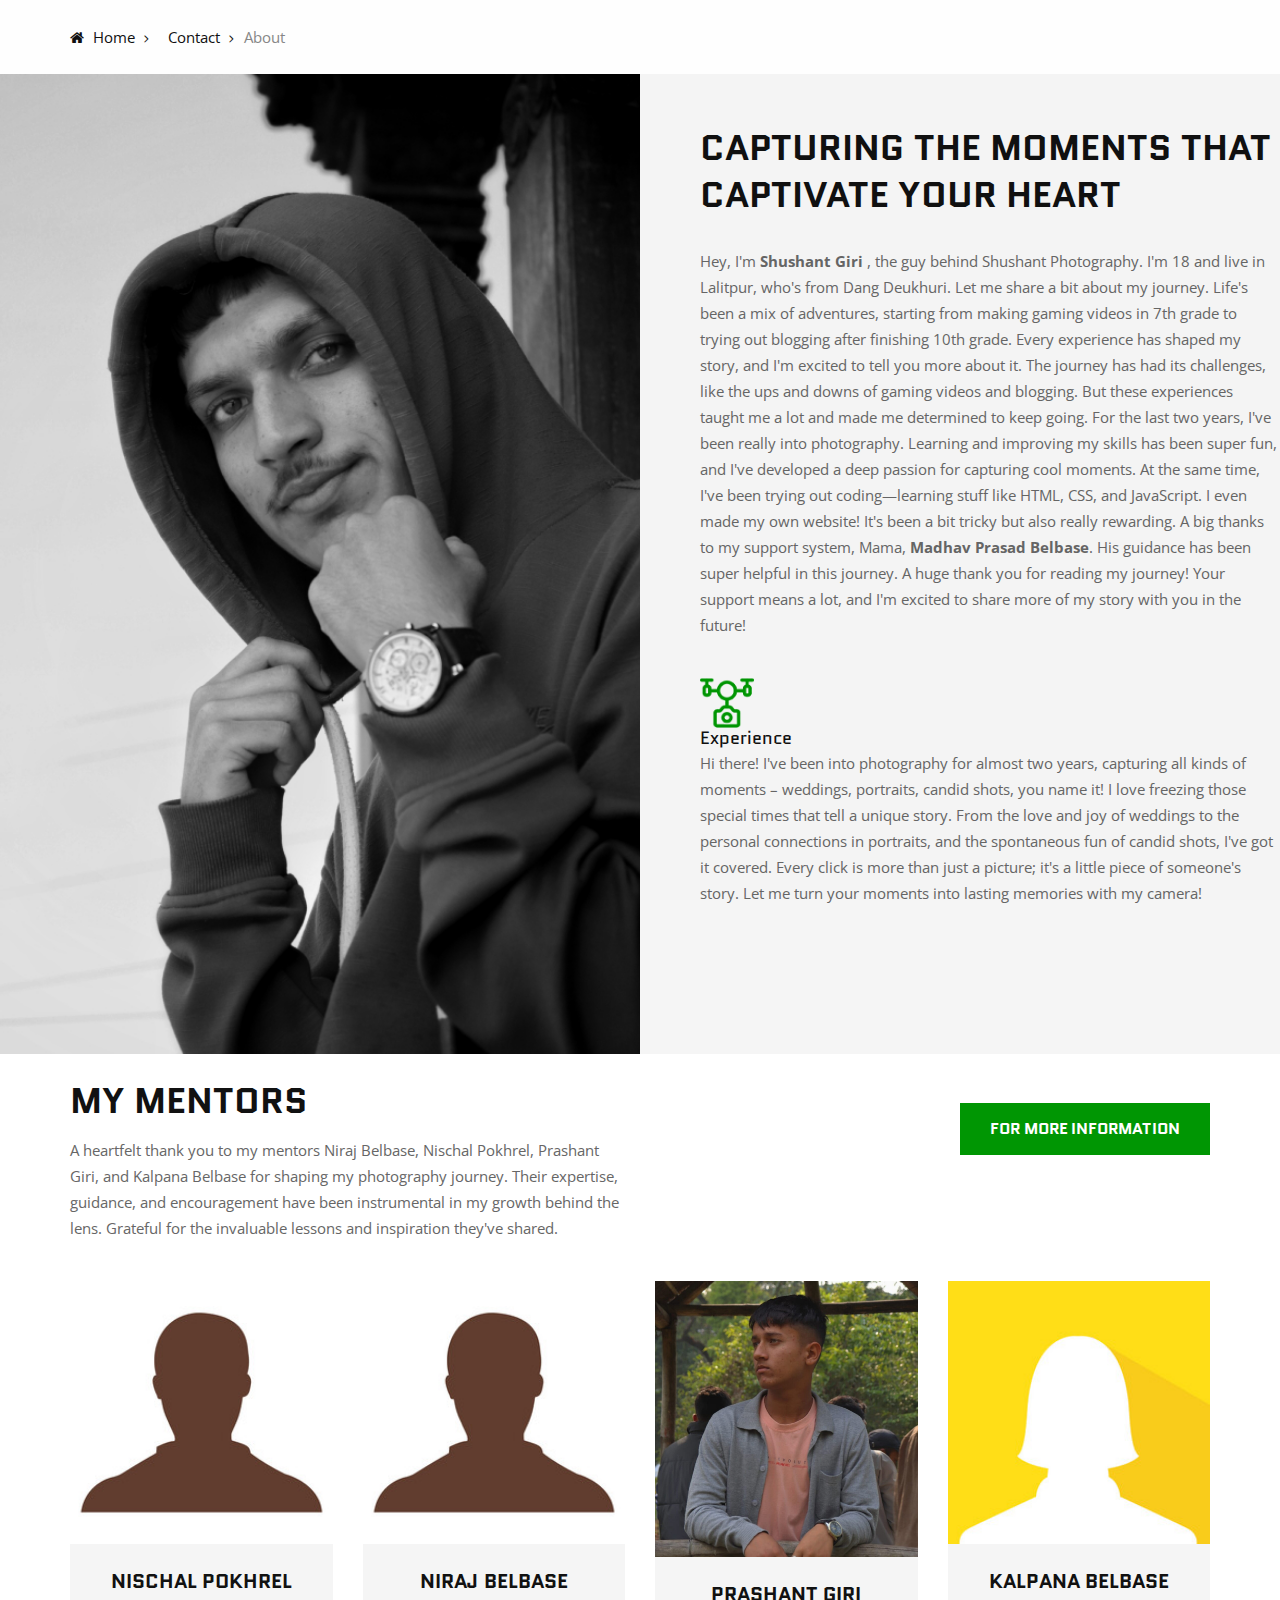
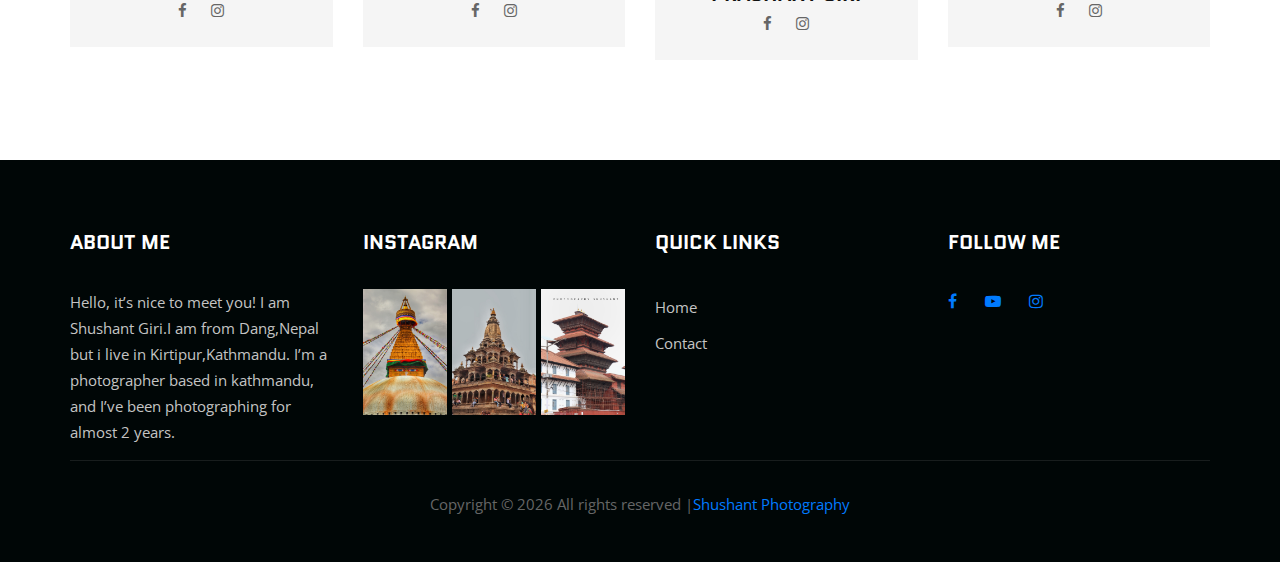
==== commit ba085c4f: "Update about.html" ====
--- a/about.html
+++ b/about.html
@@ -64,40 +64,40 @@
     </div>
 
     <!-- Header Section Begin -->
-    <!-- <header class="header-section header-normal"> -->
-        <!-- <div class="container-fluid"> -->
-            <!-- <div class="row"> -->
-                <!-- <div class="col-lg-12"> -->
-                    <!-- <div class="logo"> -->
-                        <!-- <a href="./index.html"> -->
-                            <!-- <img src="img/logo.png" alt=""> -->
-                        <!-- </a> -->
-                    <!-- </div> -->
-                    <!-- <nav class="nav-menu mobile-menu"> -->
-                        <!-- <ul> -->
-                            <!-- <li><a href="./index.html">Home</a></li> -->
-                            <!-- <li class="active"><a href="./about.html">About</a></li> -->
-                            <!-- <li><a href="./services.html">Services</a></li> -->
+    <!-- <header class="header-section header-normal">
+        <div class="container-fluid">
+             <div class="row"> 
+                <div class="col-lg-12"> 
+                    <div class="logo"> 
+                        < <a href="./index.html"> 
+                             <img src="img/logo.png" alt="">
+                         </a> 
+                    </div>
+                    <nav class="nav-menu mobile-menu"> 
+                        <ul>
+                            <li><a href="./index.html">Home</a></li>
+                            <li class="active"><a href="./about.html">About</a></li> -->
+                            <!-- <li><a href="./contact.html">Services</a></li> -->
                             <!-- <li><a href="./pricing.html">Pricing</a></li> -->
                             <!-- <li><a href="./portfolio.html">Portfolio</a></li> -->
                             <!-- <li><a href="./blog.html">Blog</a></li> -->
                             <!-- <li><a href="#">Pages</a> -->
-                                <!-- <ul class="dropdown"> -->
+                                 <!-- <ul class="dropdown"> -->
                                     <!-- <li><a href="./gallery.html">Gallery</a></li> -->
                                     <!-- <li><a href="./portfolio-details.html">Portfolio Details</a></li> -->
-                                    <!-- <li><a href="./blog-details.html">Blog Details</a></li> -->
-                                <!-- </ul> -->
-                            <!-- </li> -->
-                            <!-- <li><a href="./contact.html">Contact</a></li> -->
-                        <!-- </ul> -->
-                    <!-- </nav> -->
-                    <!-- <div class="top-search search-switch"> -->
-                        <!-- <i class="fa fa-search"></i> -->
-                    </div>
-                    <!-- <div id="mobile-menu-wrap"></div> -->
-                </div>
-            </div>
-        </div>
+                                    <!-- <li><a href="./blog-details.html">Blog Details</a></li>
+                                </ul>
+                            </li>
+                            <li><a href="./contact.html">Contact</a></li>
+                        </ul>
+                    </nav>
+                    <div class="top-search search-switch">
+                         <i class="fa fa-search"></i>
+                    </div>
+                    <div id="mobile-menu-wrap"></div>
+                </div>
+            </div>
+        </div> -->
     </header>
     <!-- Header End -->
  <a href="#" id="scroll" style="display: none;"><span></span></a>
@@ -144,7 +144,7 @@
                                 
                                  A huge thank you for reading my journey! Your support means a lot, and I'm excited to share more of my story with you in the future!
                             </p>
-                            <div class="hs-responsive-embed-youtube"><iframe width="560" height="350px" src="https://www.youtube.com/embed/10fZnlmXSLA?si=FXYFRjFGcLalXJH3" title="Shushant Photography" frameborder="0" allow="accelerometer; autoplay; clipboard-write; encrypted-media; gyroscope; picture-in-picture; web-share" allowfullscreen></iframe></div>
+                        
                         </div>
                         <!-- <div class="video-container"> -->
                             <!-- Replace 'VIDEO_ID' with your YouTube video ID -->
@@ -182,16 +182,14 @@
                                             gravida.</p>
                                     </div>
                                 </div> -->
-                            <!-- <div class="al-item">
+                            <div class="al-item">
                                 <div class="al-pic">
                                     <img src="img/about/list-4.png" alt="">
-                                </div> -->
-                                <!-- <div class="al-text">
+                                </div> 
+                                 <div class="al-text">
                                     <h5>Experience</h5>
-                                    <p>Lorem ipsum dolor sit amet, consectetur adipiscing elit, sed do eiusmod tempor
-                                        incididunt ut labore et dolore magna aliqua. Quis ipsum suspendisse ultrices
-                                        gravida.</p>
-                                </div> -->
+                                    <p>Hi there! I've been into photography for almost two years, capturing all kinds of moments – weddings, portraits, candid shots, you name it! I love freezing those special times that tell a unique story. From the love and joy of weddings to the personal connections in portraits, and the spontaneous fun of candid shots, I've got it covered. Every click is more than just a picture; it's a little piece of someone's story. Let me turn your moments into lasting memories with my camera! </p>
+                                </div>
                             </div>
                         </div>
                     </div>
@@ -208,8 +206,16 @@
                 <div class="col-lg-6 col-md-6">
                     <div class="section-title">
                         <h2>MY MENTORS  </h2>
-                        <!-- <p>Lorem ipsum dolor sit amet, consectetur adipiscing elit, sed do eiusmod tempor incididunt ut -->
-                            <!-- labore et dolore.</p> -->
+                        <p>
+                            A heartfelt thank you to my mentors Niraj Belbase, Nischal Pokhrel, Prashant Giri, and Kalpana Belbase for shaping my photography journey. Their expertise, guidance, and encouragement have been instrumental in my growth behind the lens. Grateful for the invaluable lessons and inspiration they've shared.
+
+
+
+
+
+
+
+                        </p>
                     </div>
                 </div>
                 <div class="col-lg-6 col-md-6">
@@ -300,7 +306,7 @@
             </div>
         </div>
     </section> 
-    <!-- Cta Section End -->
+    <-- Cta Section End -->
 
     <!-- Testimoial Section Begin -->
      <!-- <section class="testimonial-section spad">
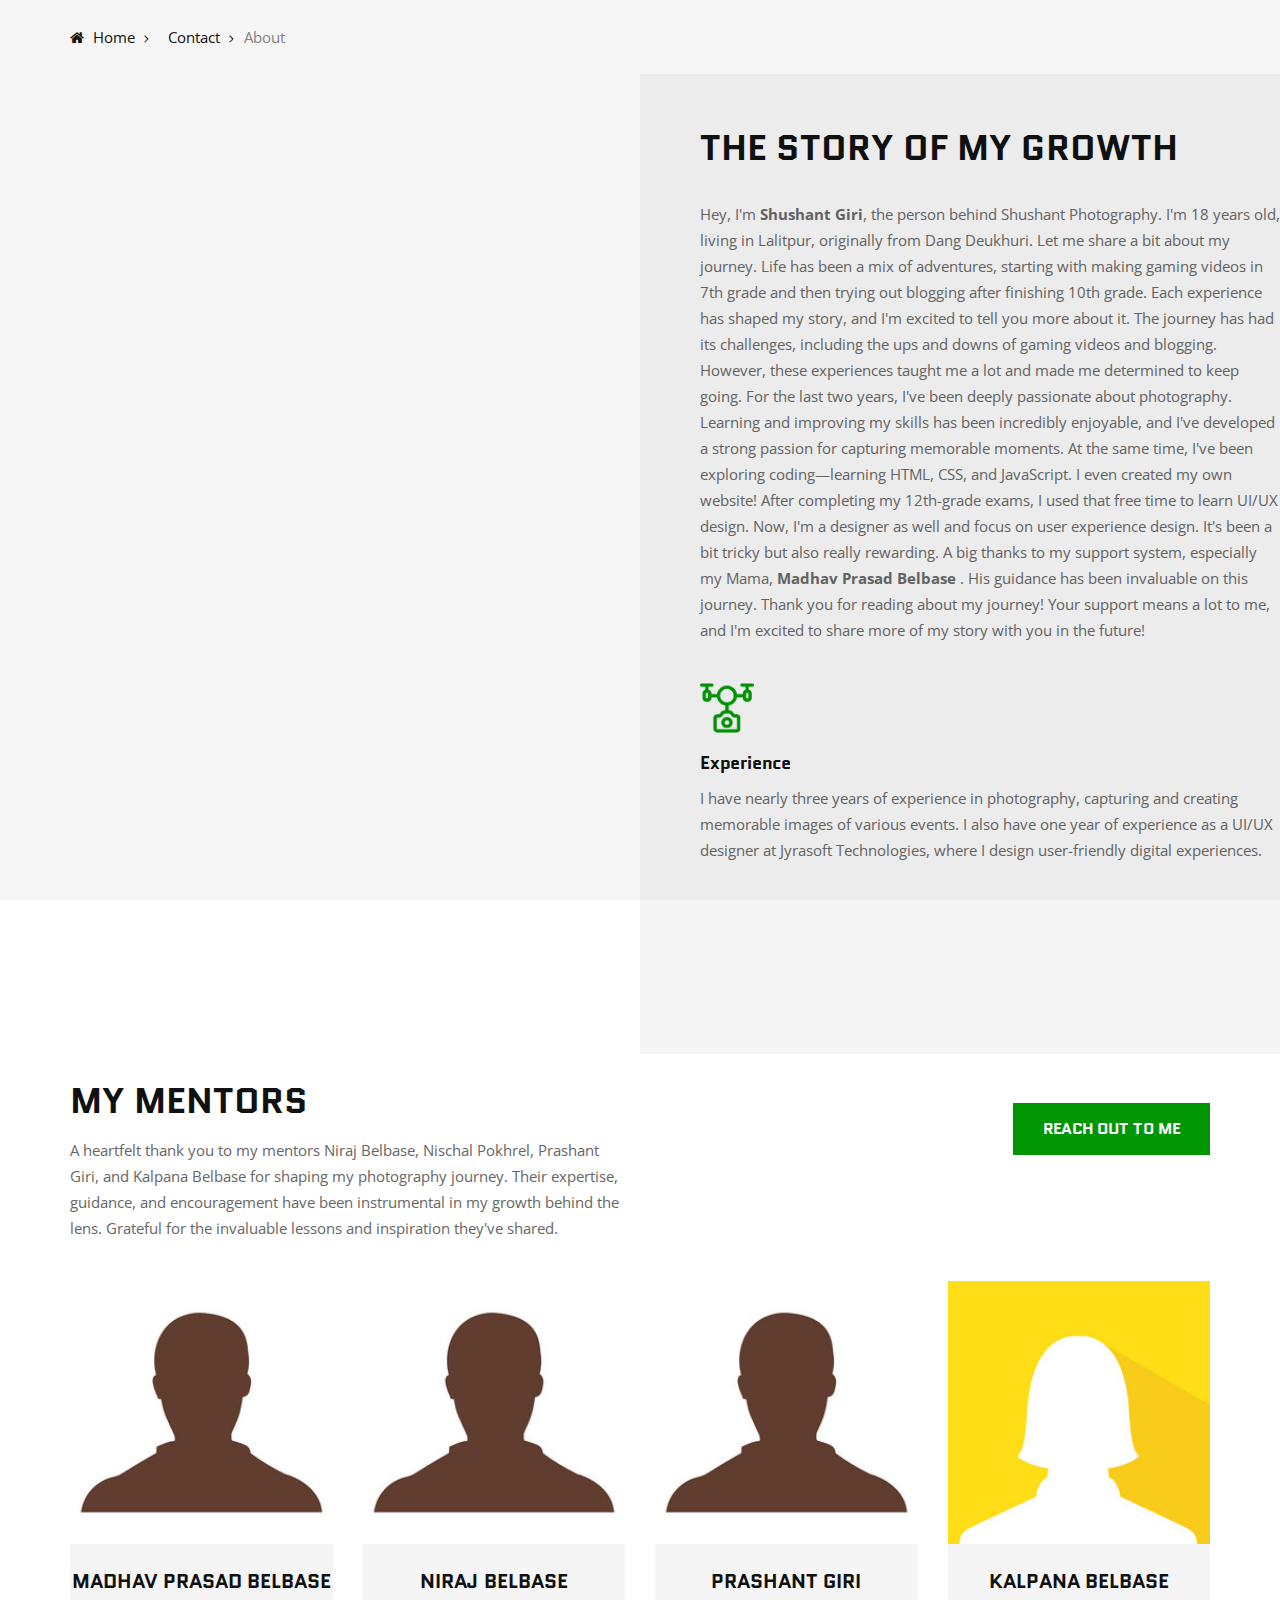
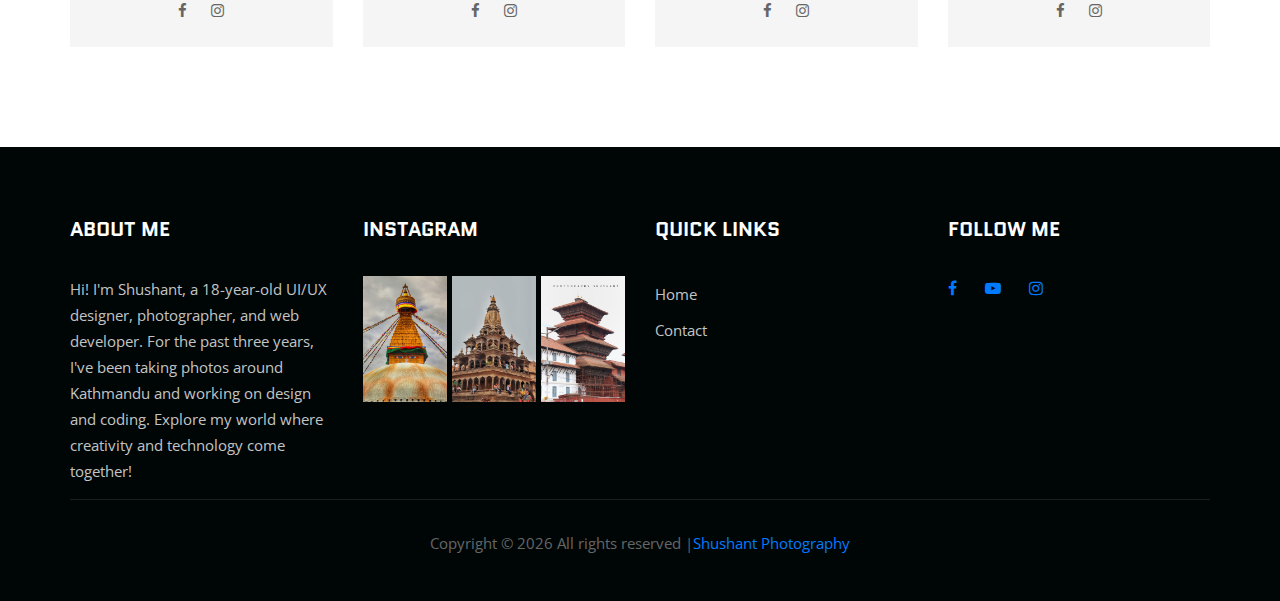
==== commit 642f5c44: "Update about.html" ====
--- a/about.html
+++ b/about.html
@@ -122,34 +122,29 @@
         <div class="container-fluid">
             <div class="row">
                 <div class="col-lg-6 p-0">
-                    <div class="about-pic set-bg" data-setbg="img/about1.jpeg" style="height: 980px;">
+                    <div class="about-pic set-bg" data-setbg="img/about2.JPEG" style="height: 980px;">
                         <!-- <a href="https://www.youtube.com/watch?v=hxADTEJalRw&list=WL&index=49&t=0s" class="play-btn video-popup"><i class="fa fa-play"></i></a> -->
                     </div>
                 </div>
                 <div class="col-lg-6 p-0">
                     <div class="about-text">
                         <div class="section-title">
-                            <h2>Capturing the moments that captivate your heart</h2>
-                            <p>Hey, I'm  <b>Shushant Giri </b>, the guy behind Shushant Photography. I'm 18 and live in Lalitpur, who's from Dang Deukhuri. Let me share a bit about my journey.
-
-                                Life's been a mix of adventures, starting from making gaming videos in 7th grade to trying out blogging after finishing 10th grade. Every experience has shaped my story, and I'm excited to tell you more about it.
+                            <h2>The Story of My Growth</h2>
+                            <p>
+                                Hey, I'm <strong>Shushant Giri</strong>, the person behind Shushant Photography. I'm 18 years old, living in Lalitpur, originally from Dang Deukhuri. Let me share a bit about my journey. Life has been a mix of adventures, starting with making gaming videos in 7th grade and then trying out blogging after finishing 10th grade. Each experience has shaped my story, and I'm excited to tell you more about it.
+                                The journey has had its challenges, including the ups and downs of gaming videos and blogging. However, these experiences taught me a lot and made me determined to keep going. For the last two years, I've been deeply passionate about photography. Learning and improving my skills has been incredibly enjoyable, and I've developed a strong passion for capturing memorable moments.
+                                At the same time, I've been exploring coding—learning HTML, CSS, and JavaScript. I even created my own website! After completing my 12th-grade exams, I used that free time to learn UI/UX design. Now, I'm a designer as well and focus on user experience design. It's been a bit tricky but also really rewarding.
+                                A big thanks to my support system, especially my Mama, <strong> Madhav Prasad Belbase </strong> . His guidance has been invaluable on this journey. Thank you for reading about my journey! Your support means a lot to me, and I'm excited to share more of my story with you in the future!
+                                                        
                                 
-                                The journey has had its challenges, like the ups and downs of gaming videos and blogging. But these experiences taught me a lot and made me determined to keep going.
-                                
-                                For the last two years, I've been really into photography. Learning and improving my skills has been super fun, and I've developed a deep passion for capturing cool moments.
-                                
-                                At the same time, I've been trying out coding—learning stuff like HTML, CSS, and JavaScript. I even made my own website! It's been a bit tricky but also really rewarding.
-                                
-                                A big thanks to my support system, Mama, <b> Madhav Prasad Belbase</b>. His guidance has been super helpful in this journey.
-                                
-                                 A huge thank you for reading my journey! Your support means a lot, and I'm excited to share more of my story with you in the future!
+                        
                             </p>
                         
                         </div>
-                        <!-- <div class="video-container"> -->
+                         <!-- <div class="video-container">  -->
                             <!-- Replace 'VIDEO_ID' with your YouTube video ID -->
-                            <!-- <iframe src="https://www.youtube.com/embed/VIDEO_ID" frameborder="0" allowfullscreen></iframe>
-                        </div> -->
+                             <!-- <iframe src="https://www.youtube.com/embed/VIDEO_ID" frameborder="0" allowfullscreen></iframe> -->
+                        <!-- </div> -->
                         <!-- <div class="at-list">
                             <div class="al-item">
                                 <div class="al-pic">
@@ -187,8 +182,9 @@
                                     <img src="img/about/list-4.png" alt="">
                                 </div> 
                                  <div class="al-text">
-                                    <h5>Experience</h5>
-                                    <p>Hi there! I've been into photography for almost two years, capturing all kinds of moments – weddings, portraits, candid shots, you name it! I love freezing those special times that tell a unique story. From the love and joy of weddings to the personal connections in portraits, and the spontaneous fun of candid shots, I've got it covered. Every click is more than just a picture; it's a little piece of someone's story. Let me turn your moments into lasting memories with my camera! </p>
+                                    <h5 style="margin-top: 20px; margin-bottom: 10px;"> <strong>Experience </strong></h5>
+                                    <p>I have nearly three years of experience in photography, capturing and creating memorable images of various events. I also have one year of experience as a UI/UX designer at Jyrasoft Technologies, where I design user-friendly digital experiences.
+                                    </p>
                                 </div>
                             </div>
                         </div>
@@ -220,7 +216,7 @@
                 </div>
                 <div class="col-lg-6 col-md-6">
                     <div class="right-btn">
-                        <a href="https://www.instagram.com/shushant.giri/" class="primary-btn">For More Information</a>
+                        <a href="https://www.instagram.com/shushant.giri/" class="primary-btn" target="_blank">Reach Out to Me</a>
                     </div>
                 </div>
             </div>
@@ -229,13 +225,13 @@
                     <div class="team-item">
                         <img src="img/avatar4.jpg" alt="">
                         <div class="ti-text">
-                            <h5>Nischal Pokhrel</h5>
+                            <h5>Madhav Prasad Belbase</h5>
                             <!-- <span>Photographer</span> -->
                             <div class="ti-social">
-                                <a href="https://www.facebook.com/nischal.pokhrel.547"><i class="fa fa-facebook"></i></a>
+                                <a href="https://www.facebook.com/madhav.pd.belbase"><i class="fa fa-facebook"></i></a>
                                 <!-- <a href="#"><i class="fa fa-twitter"></i></a> -->
                                 <!-- <a href="#"><i class="fa fa-youtube-play"></i></a> -->
-                                <a href="https://www.instagram.com/nischalp113/"><i class="fa fa-instagram"></i></a>
+                                <a href="https://www.instagram.com/madhav.pd.belbase/"><i class="fa fa-instagram"></i></a>
                             </div>
                         </div>
                     </div>
@@ -257,7 +253,7 @@
                 </div>
                 <div class="col-lg-3 col-md-6 col-sm-6">
                     <div class="team-item">
-                        <img src="img/avatar.jpg" alt="">
+                        <img src="img/avatar4.jpg" alt="">
                         <div class="ti-text">
                             <h5>Prashant Giri</h5>
                             <!-- <span>Manager</span> -->
@@ -393,9 +389,7 @@
                 <div class="col-lg-3 col-md-6 col-sm-6">
                     <div class="fs-widget">
                         <h5>About Me</h5>
-                        <p>Hello, it’s nice to meet you! I am Shushant Giri.I am from Dang,Nepal but i live in
-                            Kirtipur,Kathmandu. I’m a photographer based in kathmandu, and I’ve been
-                            photographing for almost 2 years.</p>
+                        <p>Hi! I'm Shushant, a 18-year-old UI/UX designer, photographer, and web developer. For the past three years, I've been taking photos around Kathmandu and working on design and coding. Explore my world where creativity and technology come together!</p>
 
                     </div>
                 </div>
--- a/css/style.css
+++ b/css/style.css
@@ -693,14 +693,6 @@
 .filter-controls ul li:last-child:after {
 	display: none;
 }
-.portfolio-filter {
-	height: 1530px !important;
-}
-
-.portfolio-filter1 {
-	height: 1900px !important;
-}
-
 .portfolio-filter .pf-item {
 	width: calc(20% - 20px);
 	height: 360px;
@@ -2994,37 +2986,3 @@
     opacity:1;filter:"alpha(opacity=100)";
     -ms-filter:"alpha(opacity=100)";
 }
-/* #hidden-column .pf-item {
-    height: 0;
-    overflow: hidden;
-    transition: height 0.2s ease; /* Optional: Add a smooth transition effect */
-}
-
-/* #hidden-column.show-photos .pf-item {
-    height: auto;
-} */ 
-
-#hidden-column {
-
-    /* Add transition property for smooth animation */
-    transition: all 0.5s ease;
-}
-
-.pf-item, #load-more-btn, .back-btn {
-    /* Add transition property for smooth animation */
-    transition: opacity 0.5s ease-in-out;
-}
-.video-container {
-	position: relative;
-	overflow: hidden;
-	padding-bottom: 56.25%; /* 16:9 aspect ratio */
-	width: 100px;
-}
-
-.video-container iframe {
-	position: absolute;
-	top: 0;
-	left: 0;
-	width: 100px;
-	height: 40px;
-}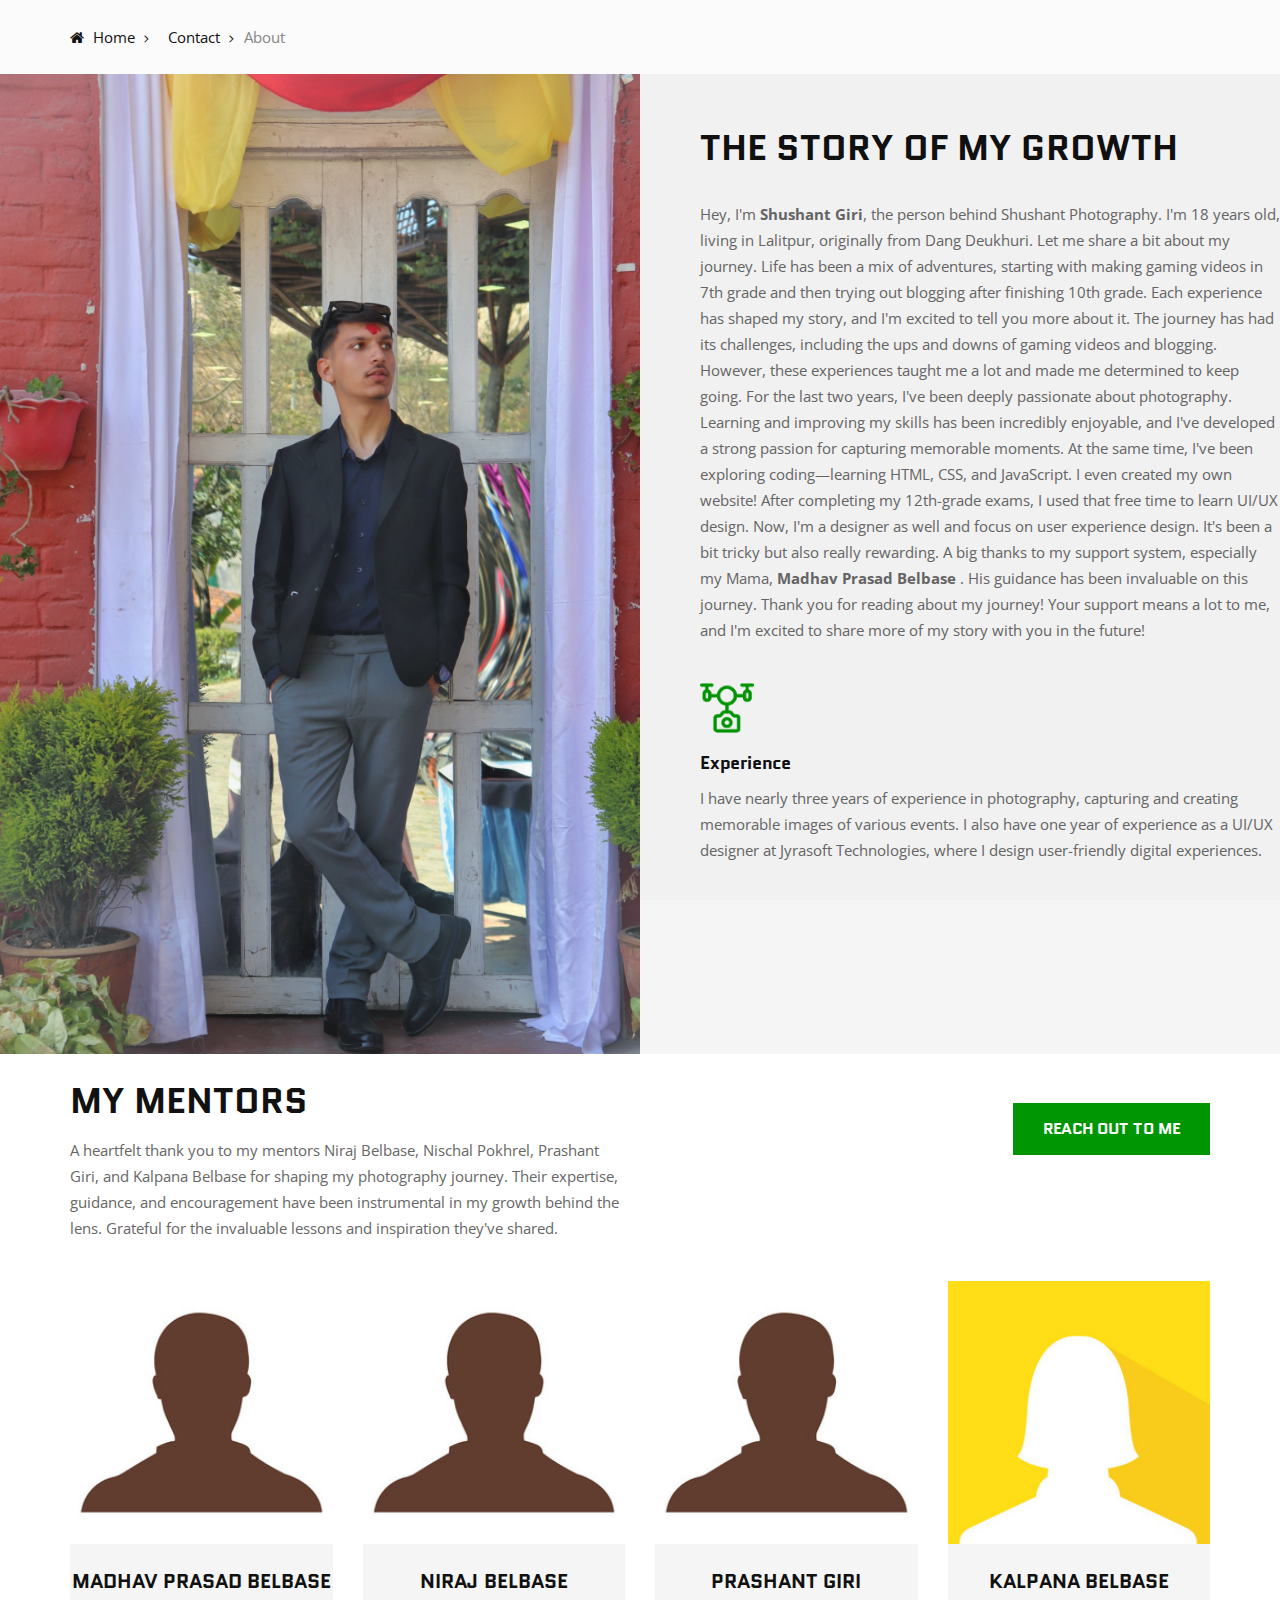
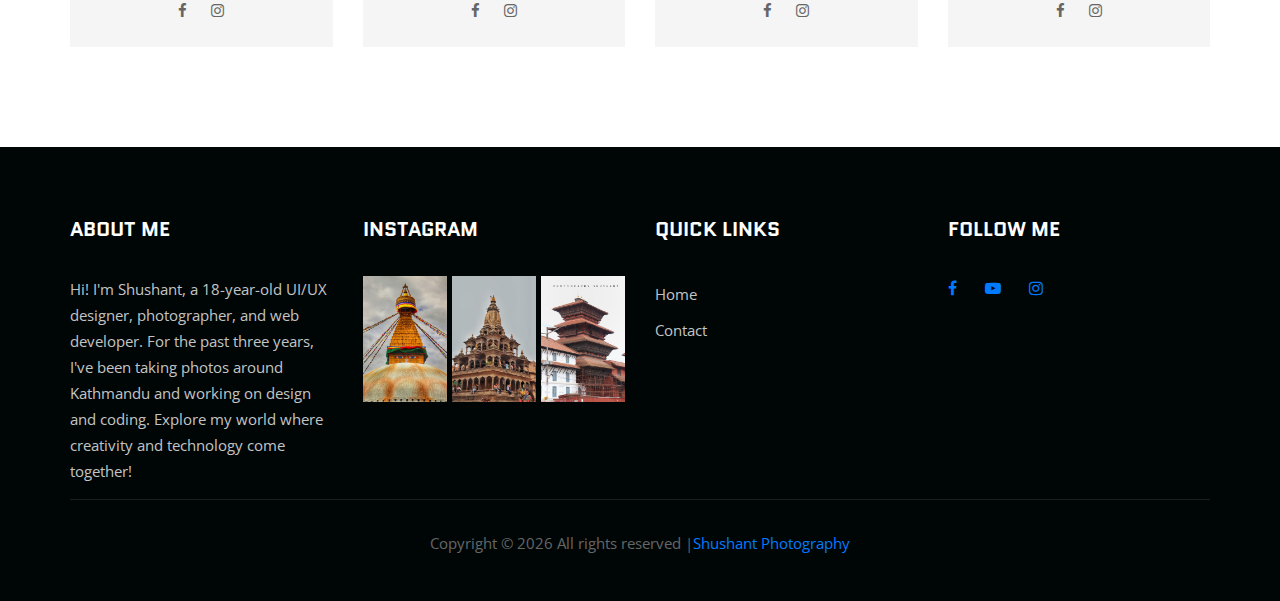
==== commit 9acb76a6: "Update about.html" ====
--- a/about.html
+++ b/about.html
@@ -122,7 +122,7 @@
         <div class="container-fluid">
             <div class="row">
                 <div class="col-lg-6 p-0">
-                    <div class="about-pic set-bg" data-setbg="img/about2.JPEG" style="height: 980px;">
+                    <div class="about-pic set-bg" data-setbg="img/about2.jpeg" style="height: 980px;">
                         <!-- <a href="https://www.youtube.com/watch?v=hxADTEJalRw&list=WL&index=49&t=0s" class="play-btn video-popup"><i class="fa fa-play"></i></a> -->
                     </div>
                 </div>
--- a/css/style.css
+++ b/css/style.css
@@ -1057,39 +1057,40 @@
 }
 
 .about-text .at-list .al-item {
-	margin-bottom: 50px;
-	overflow: hidden;
+    margin-bottom: 50px;
+    overflow: hidden;
+    display: flex; /* Use flexbox to align image and text horizontally */
+    align-items: center; /* Vertically center items */
 }
 
 .about-text .at-list .al-item:last-child {
-	margin-bottom: 0;
+    margin-bottom: 0;
 }
 
 .about-text .at-list .al-item .al-pic {
-	height: 100px;
-	width: 100px;
-	line-height: 100px;
-	text-align: center;
-	background: #ffffff;
-	float: left;
-	margin-right: 30px;
+    height: 100px;
+    width: 100px;
+    line-height: 100px;
+    text-align: center;
+    background: #ffffff;
+    margin-right: 30px; /* Space between image and text */
 }
 
 .about-text .at-list .al-item .al-text {
-	overflow: hidden;
+    overflow: hidden;
 }
 
 .about-text .at-list .al-item .al-text h5 {
-	font-size: 20px;
-	color: #111111;
-	font-weight: 700;
-	text-transform: uppercase;
-	margin-bottom: 8px;
+    font-size: 20px;
+    color: #111111;
+    font-weight: 700;
+    text-transform: uppercase;
+    margin-bottom: 8px;
 }
 
 .about-text .at-list .al-item .al-text p {
-	color: #666666;
-	margin-bottom: 0;
+    color: #666666;
+    margin-bottom: 0;
 }
 
 /*---------------------
@@ -2956,33 +2957,37 @@
 	}
 }
 #scroll {
-    position:fixed;
-    right:20px;
-    bottom:70px;
-    cursor:pointer;
-    width:35px;
-    height:35px;
+	position: fixed;
+	right: 20px;
+	bottom: 70px;
+	cursor: pointer;
+	width: 35px;
+	height: 35px;
 	z-index: 999;
-    background-color:#3498db;
-    text-indent:-9999px;
-    display:none;
-    -webkit-border-radius:40px;
-    -moz-border-radius:40px;
-    border-radius:40px
-}
+	background-color: #3498db;
+	text-indent: -9999px;
+	display: none;
+	-webkit-border-radius: 40px;
+	-moz-border-radius: 40px;
+	border-radius: 40px;
+}
+
 #scroll span {
-    position:absolute;
-    top:50%;
-    left:50%;
-    margin-left:-8px;
-    margin-top:-12px;
-    height:0;
-    width:0;
-    border:8px solid transparent;
-    border-bottom-color:#ffffff;
-}
+	position: absolute;
+	top: 50%;
+	left: 50%;
+	margin-left: -8px;
+	margin-top: -12px;
+	height: 0;
+	width: 0;
+	border: 8px solid transparent;
+	border-bottom-color: #ffffff;
+}
+
 #scroll:hover {
-    background-color:#e74c3c;
-    opacity:1;filter:"alpha(opacity=100)";
-    -ms-filter:"alpha(opacity=100)";
-}
+	background-color: #e74c3c;
+	opacity: 1;
+	filter: alpha(opacity=100);
+	-ms-filter: alpha(opacity=100);
+}
+
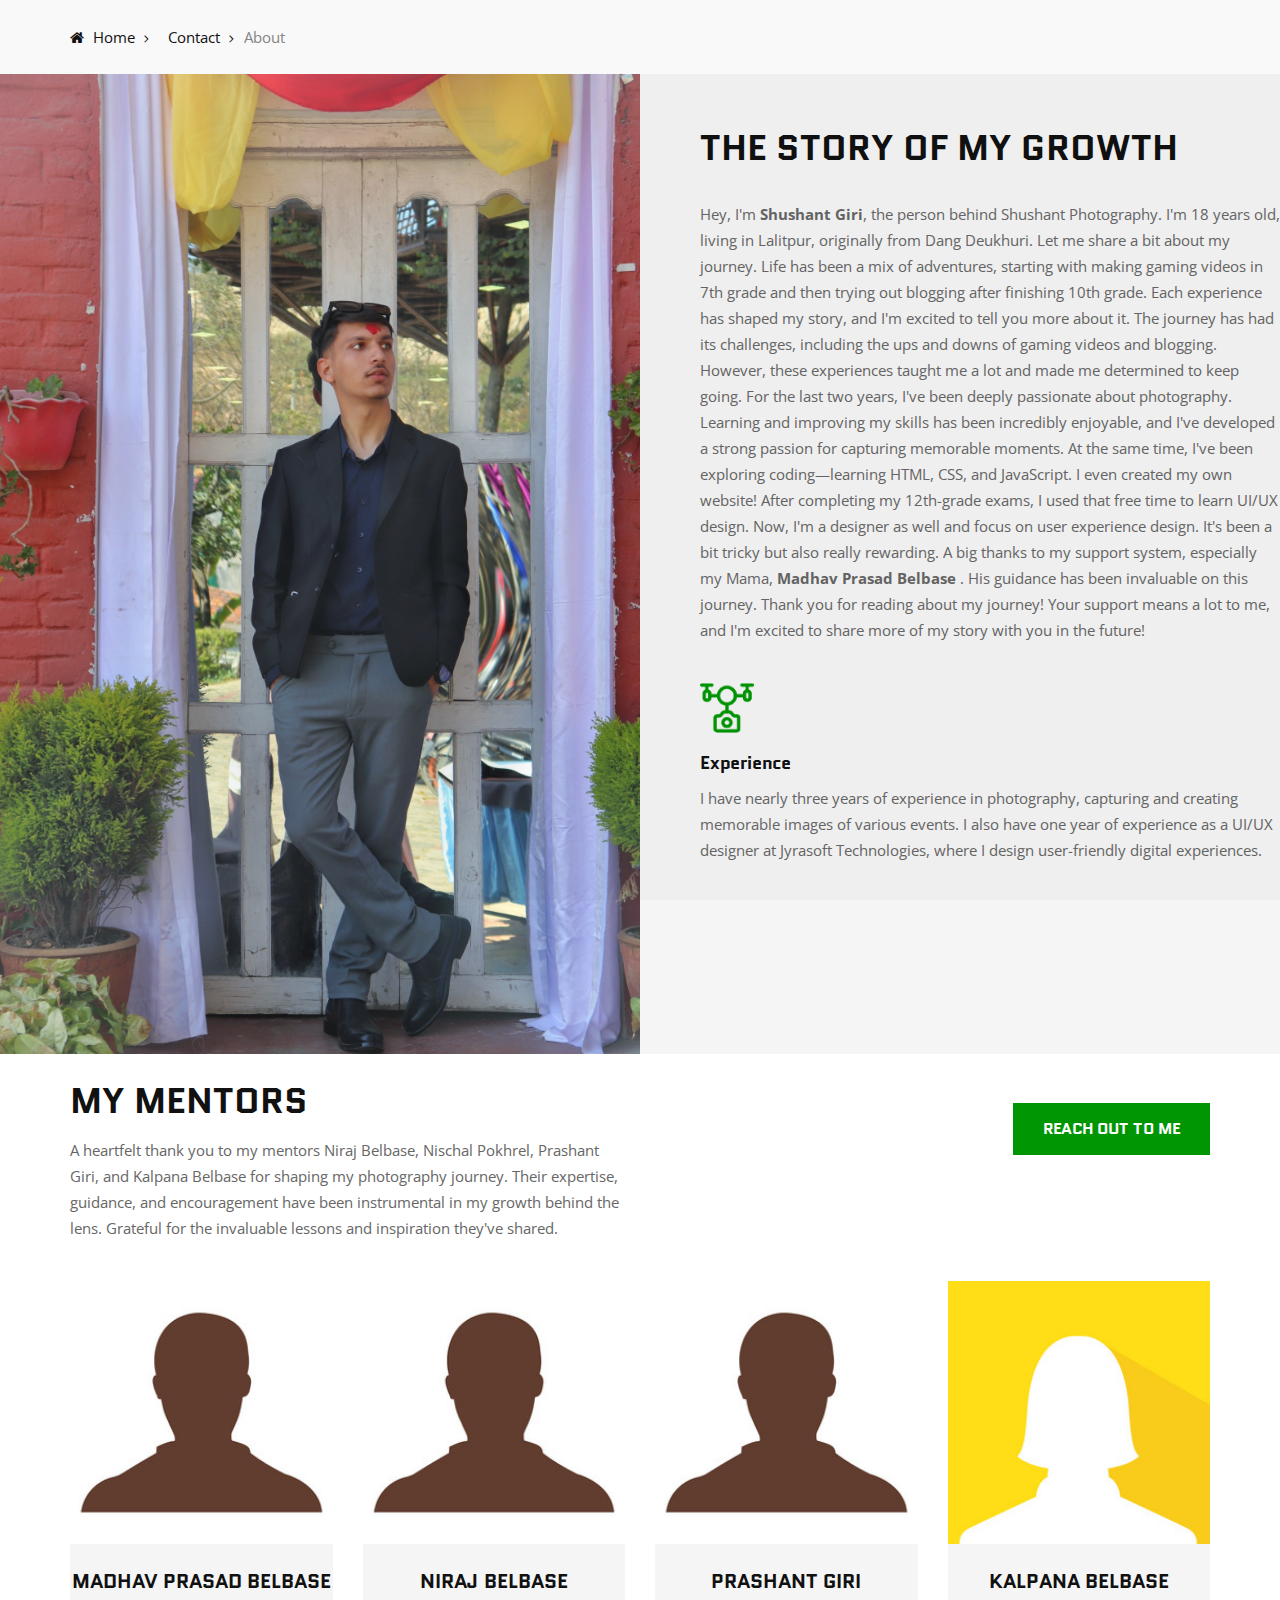
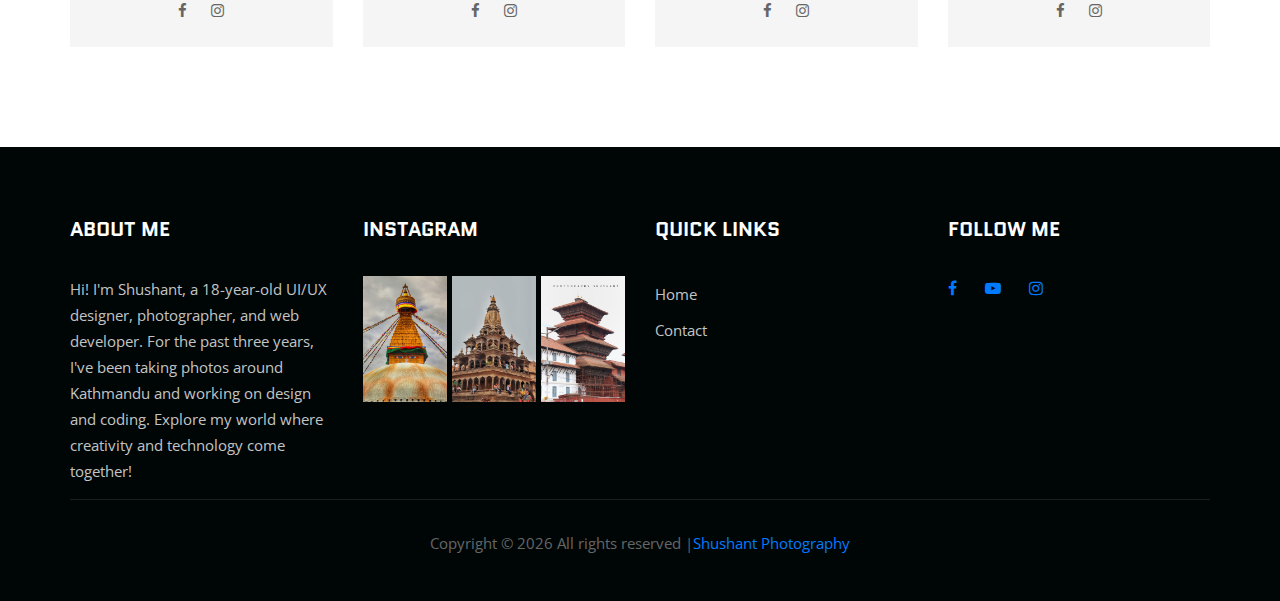
==== commit d7c38fba: "Initial commit" ====
--- a/about.html
+++ b/about.html
@@ -13,12 +13,15 @@
 
     <link rel="canonical" href="https://girisushant.com.np/about.html">
     
-    <meta property="og:site_name" content="Sushant Photography">
-    <meta property="og:title" content="Shushant | Photography">
-    <meta property="og:url" content="https://girisushant.com.np">
+    <meta property="og:site_name" content="Shushant Giri Photography">
+    <meta property="og:title" content="About Me | Shushant Giri">
+    <meta property="og:url" content="https://girisushant.com.np/about">
     <meta property="og:type" content="website">
-    <meta property="og:description"
-        content="Professional Photography trying to caputure the best moments in life">
+    <meta property="og:description" content="Learn more about Shushant Giri, a passionate UI/UX designer and photographer from Nepal, dedicated to creating impactful visual experiences.">
+    <meta property="og:image" content="https://girisushant.com.np/img/about-thumbnail.jpg">
+    <meta property="og:image:width" content="1500">
+    <meta property="og:image:height" content="790">
+    
    
     <meta property="og:image" content="https://girisushant.com.np/img/thumbnail.jpg">
     <meta property="og:image:width" content="1500">
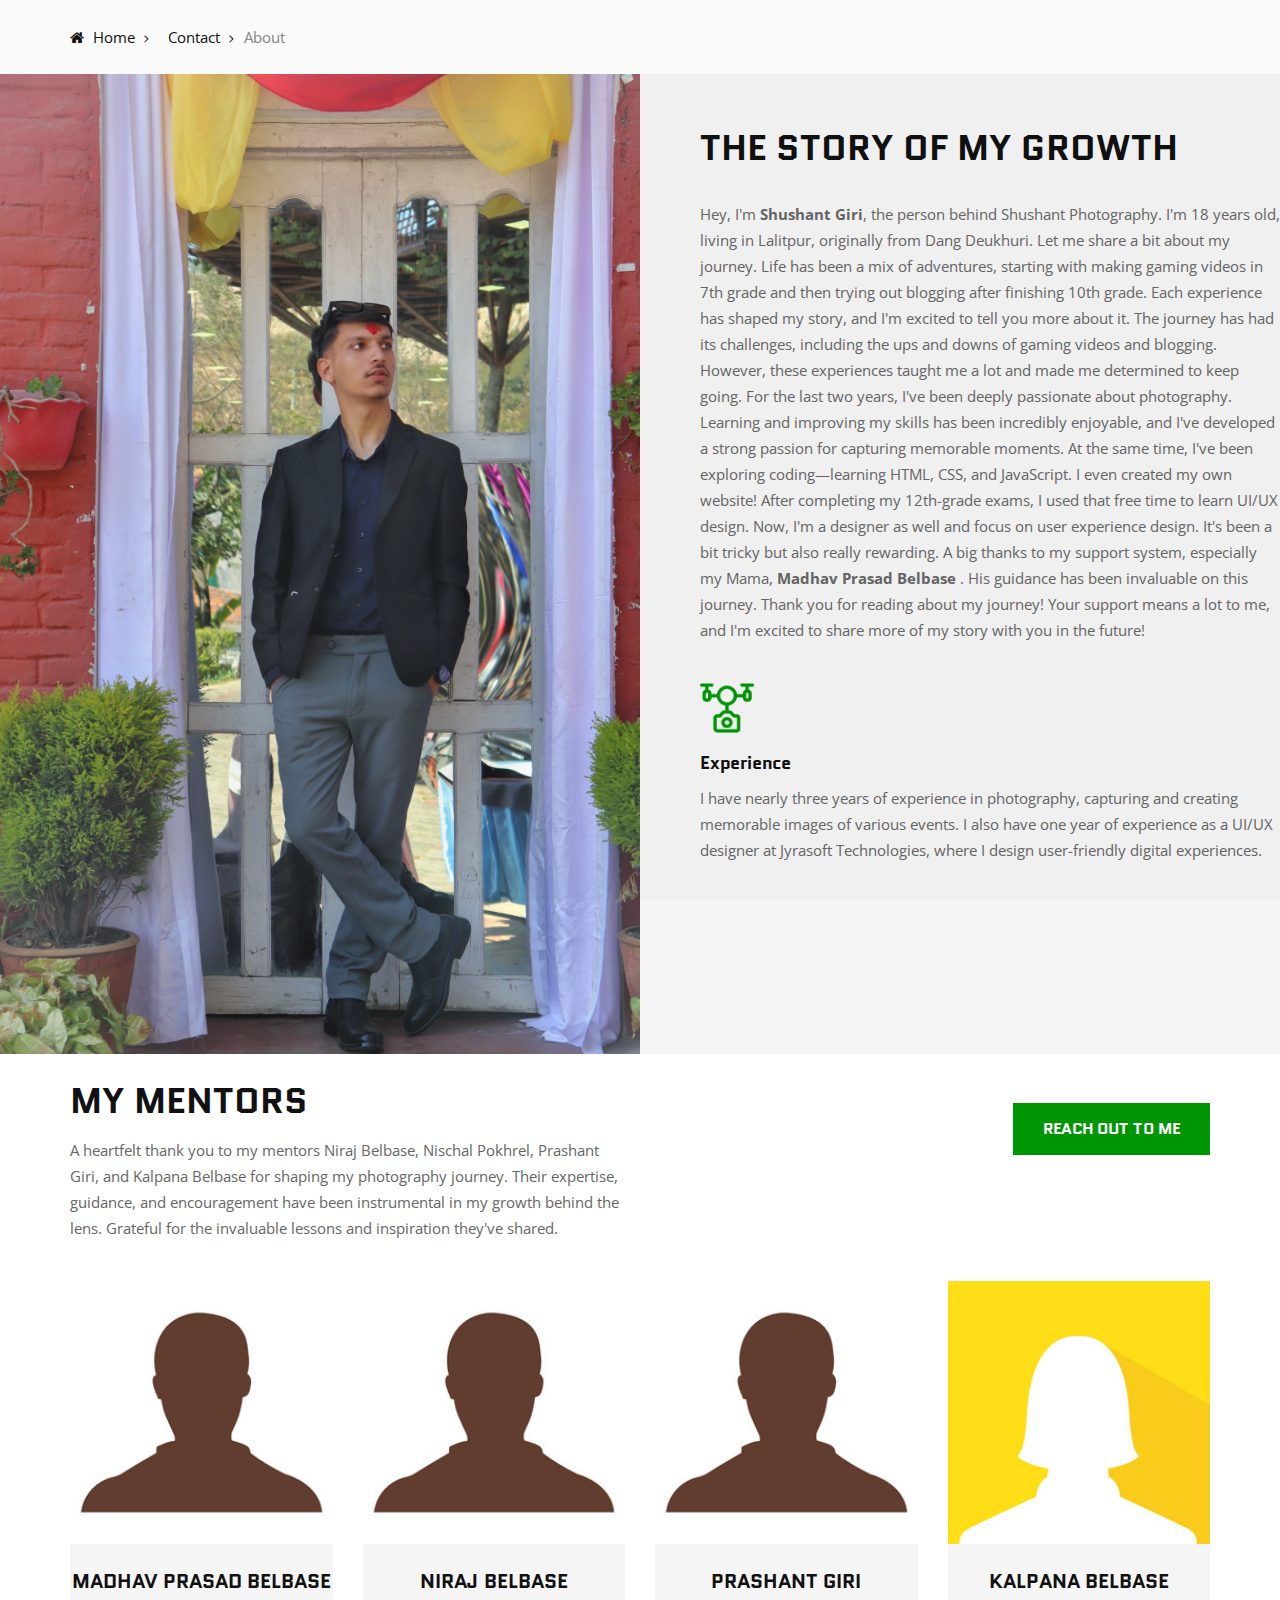
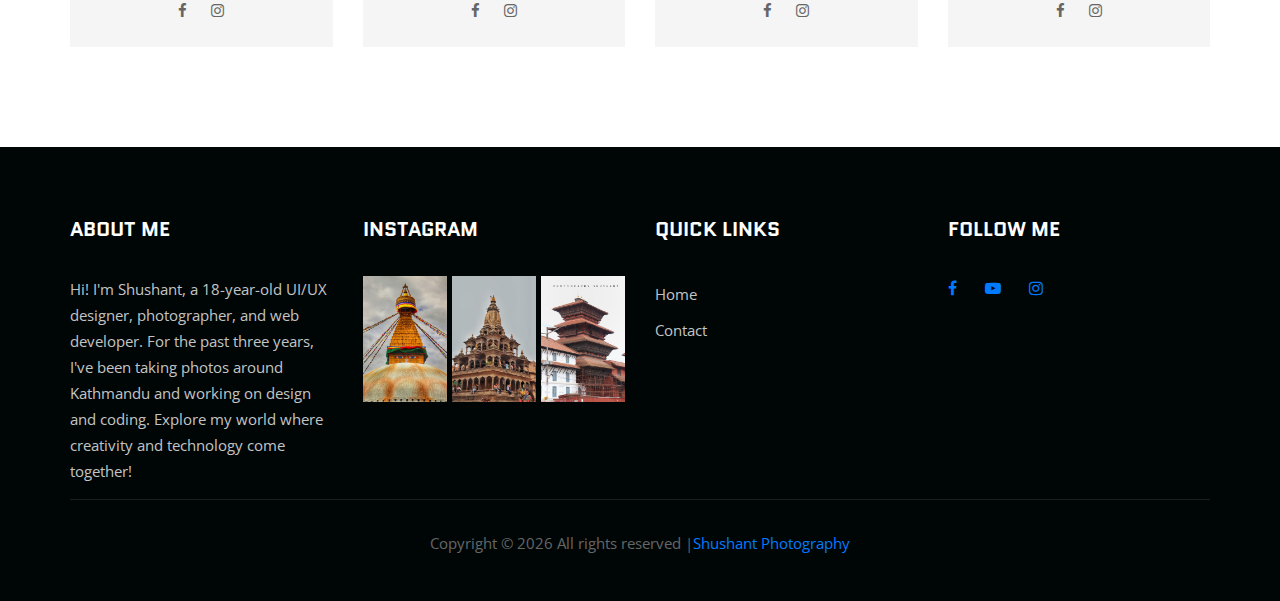
==== commit f7c64b18: "Initial commit" ====
--- a/about.html
+++ b/about.html
@@ -4,12 +4,12 @@
 
 <head>
     <meta charset="UTF-8">
-    <meta name="description" content="Shushant Photography">
-    <meta name="keywords" content="photographer, shushant photography, shushant giri, sushant photography,sushant giri,sushant photographer lalmatiya , photography, wildlife, photography life,contact shushant photography, shushant contact,contact sushant,contact msg, msg,">
+    <meta name="description" content="Learn about Shushant Giri, a passionate photographer specializing in wildlife and lifestyle photography. Discover his journey and creative vision.">
+    <meta name="keywords" content="Shushant Giri, Shushant Photography, Wildlife Photographer, Lifestyle Photography, About Shushant, Photography Journey">
     <meta name="viewport" content="width=device-width, initial-scale=1.0">
     <meta http-equiv="X-UA-Compatible" content="ie=edge">
-    <title>Shushant | Photography</title>
-    <link rel="icon" type="image/x-icon" href="img/favicon2.png" style="width: 100%; height: 100px;">
+    <title>About Shushant Giri | Photographer</title>
+    <link rel="icon" type="image/x-icon" href="img/favicon2.png">
 
     <link rel="canonical" href="https://girisushant.com.np/about.html">
     
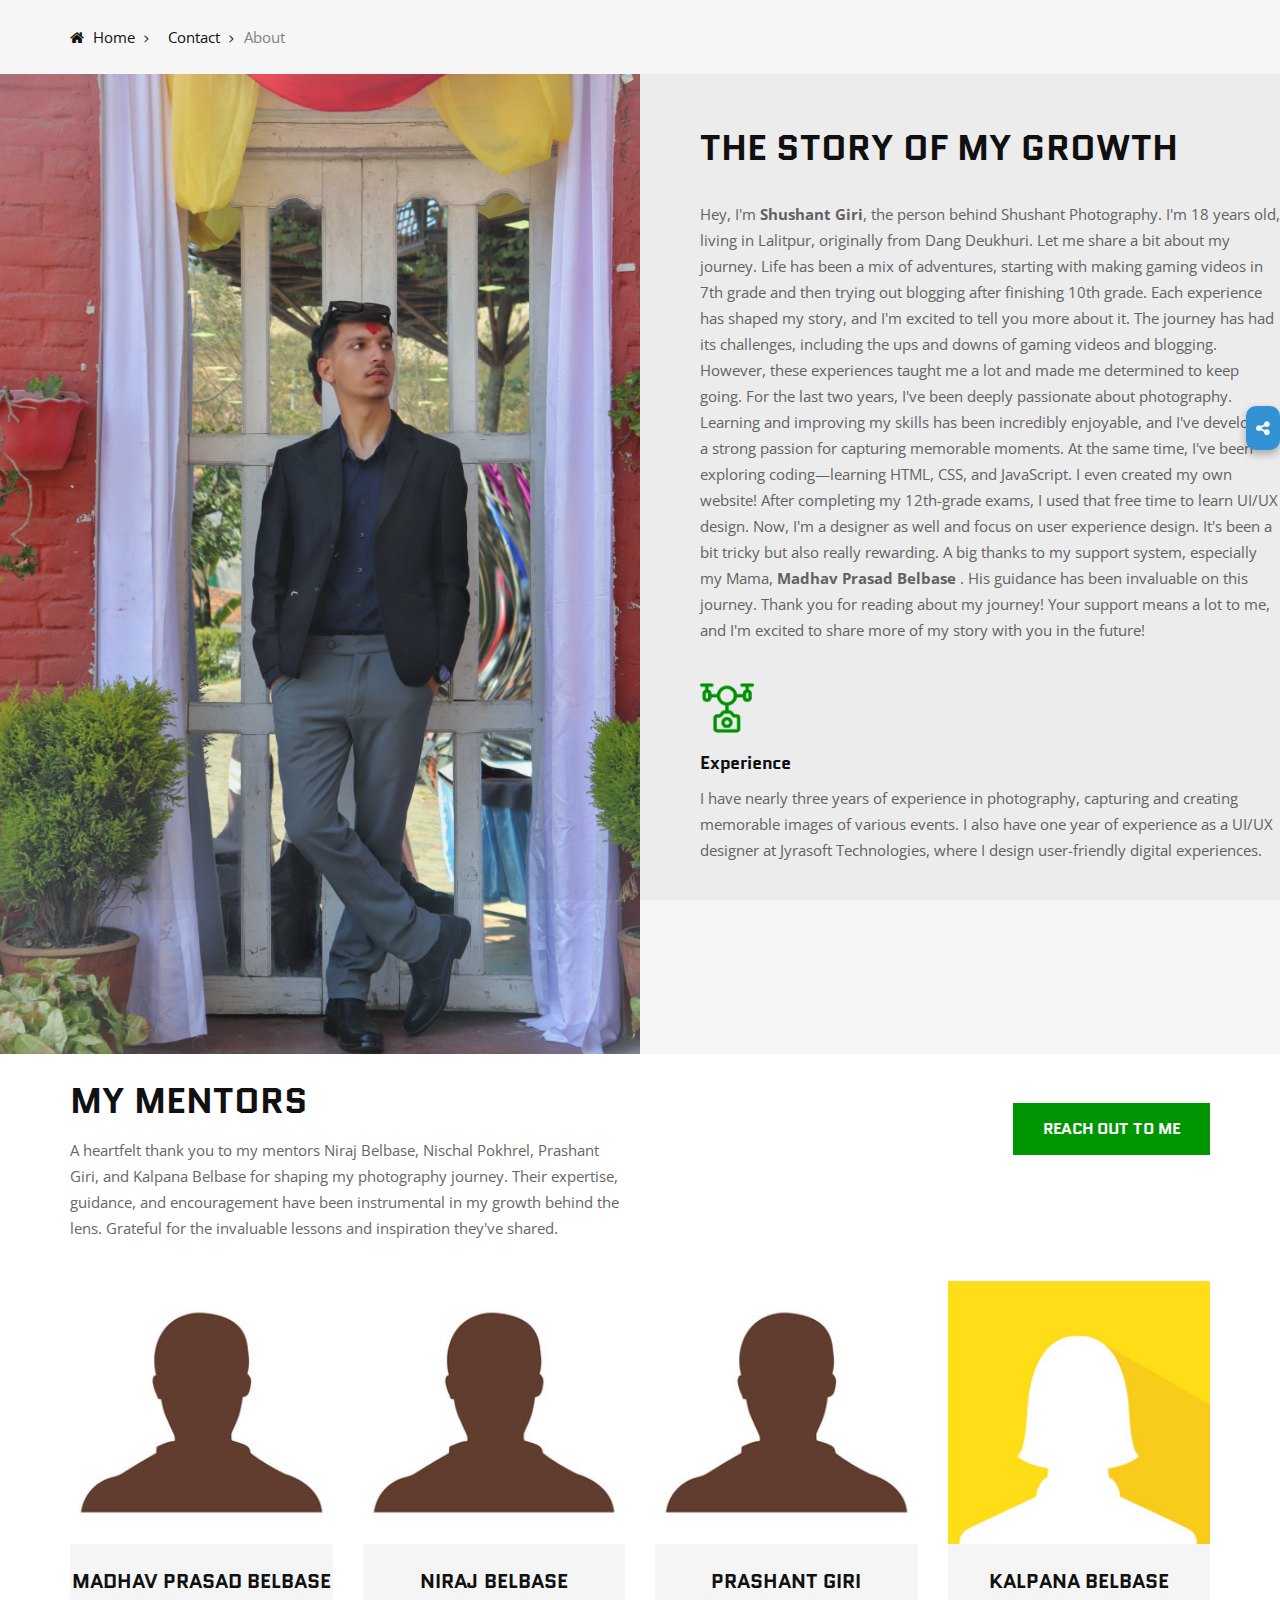
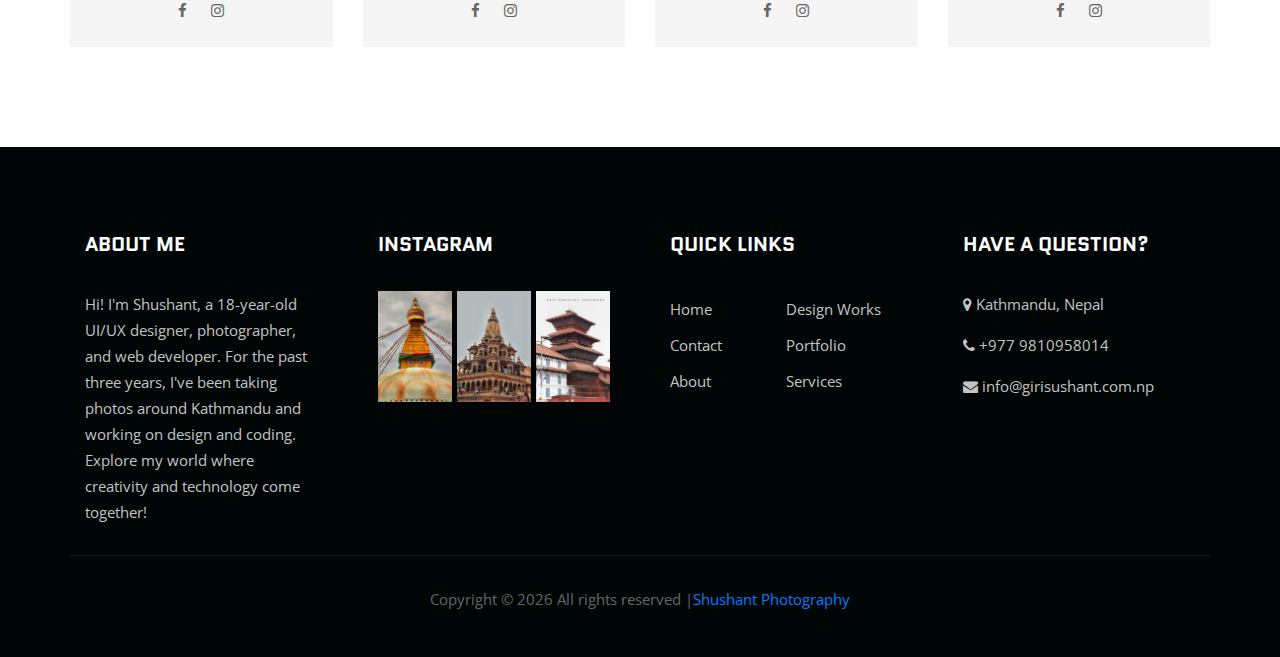
==== commit d99a4b1b: "initial changed" ====
--- a/about.html
+++ b/about.html
@@ -49,6 +49,7 @@
     <!-- Google Font -->
     <link href="https://fonts.googleapis.com/css?family=Quantico:400,700&display=swap" rel="stylesheet">
     <link href="https://fonts.googleapis.com/css?family=Open+Sans:400,600,700&display=swap" rel="stylesheet">
+    
 
     <!-- Css Styles -->
     <link rel="stylesheet" href="css/bootstrap.min.css" type="text/css">
@@ -384,74 +385,97 @@
         </div>
     </section> -->
     <!-- Testimonial Section End -->
-
-    <!-- Footer Section Begin -->
-    <footer class="footer-section">
-        <div class="container">
-            <div class="row">
-                <div class="col-lg-3 col-md-6 col-sm-6">
-                    <div class="fs-widget">
-                        <h5>About Me</h5>
-                        <p>Hi! I'm Shushant, a 18-year-old UI/UX designer, photographer, and web developer. For the past three years, I've been taking photos around Kathmandu and working on design and coding. Explore my world where creativity and technology come together!</p>
-
-                    </div>
-                </div>
-                <div class="col-lg-3 col-md-6 col-sm-6">
-                    <div class="fs-widget">
-                        <h5>Instagram</h5>
-                        <div class="fw-instagram">
-                           <a href="https://www.instagram.com/shushant.giri/"><img src="img/instragram1.jpeg" alt="" class="img"> </a>
-                           <a href="https://www.instagram.com/shushant.giri/"> <img src="img/instragram2.jpeg" alt="" class="img"> </a>
-                           <a href="https://www.instagram.com/shushant.giri/"> <img src="img/instragram3.jpg" alt="" class="img"></a>
-                        </div>
-                    </div>
-                </div>
-                <div class="col-lg-3 col-md-6 col-sm-6">
-                    <div class="fs-widget">
-                        <h5>Quick links</h5>
-                        <ul>
-                            <li><a href="/index.html">Home</a></li>
-                            <!-- <li><a href="/about.html">About</a></li> -->
-                            <li><a href="/contact.html">Contact</a></li>
-                        
-                        </ul>
-                        <!-- <ul>
-                            <li><a href="/gallery.html">Gallery</a></li>
-                            <li><a href="#">Portfolio</a></li>
-                            <li><a href="/services.html">Services</a></li>
-                        </ul> -->
-                    </div>
-                </div>
-                <div class="col-lg-3 col-md-6 col-sm-6">
-                    <div class="fs-widget">
-                        <h5>Follow Me</h5>
-                        <!-- <p>Imolor amet consectetur adipiscing elit, sed do eiusmod tempor incididunt.</p> -->
-                        <div class="fa-social">
-                            <a href="https://www.facebook.com/shushant.giri.167" class="pr-4" target="_blank"><i
-                                    class="fa fa-facebook "></i></a>
-                            <!-- <a href="#"><i class="fa fa-twitter"></i></a> -->
-                            <a href="https://www.youtube.com/channel/UCN3y-i9Jq4_4jhVe8ixb7yA?sub_confirmation=1"
-                                class="pr-4" target="_blank"><i class="fa fa-youtube-play"></i></a>
-                            <a href="https://www.instagram.com/shushant.giri/?next=%2F" class="pr-4" target="_blank"><i
-                                    class="fa fa-instagram"></i></a>
-                        </div>
-                    </div>
-                </div>
-                <div class="col-lg-12">
-                    <div class="copyright-text">
-                        <p>
-                            <!-- Link back to Colorlib can't be removed. Template is licensed under CC BY 3.0. -->
-                            Copyright &copy;
-                            <script>document.write(new Date().getFullYear());</script> All rights reserved |<a href="">Shushant
+    <div class="share-btn" id="share-btn">
+        <i class="fa fa-share-alt"></i>
+    </div>
+    
+    <div class="social-icons" id="social-icons">
+        <a href="https://www.facebook.com/girishushant" target="_blank" class="social-icon"><i class="fa fa-facebook"></i></a>
+        <a href="https://x.com/girishushant" target="_blank" class="social-icon"><i class="fa fa-twitter"></i></a>
+        <a href="https://instagram.com/shushant.giri" target="_blank" class="social-icon"><i class="fa fa-instagram"></i></a>
+        <a href="https://www.linkedin.com/shushantgiri" target="_blank" class="social-icon"><i class="fa fa-linkedin"></i></a>
+    </div>
+    
+    
+    <script>
+        document.getElementById("share-btn").addEventListener("click", function() {
+            var socialIcons = document.getElementById("social-icons");
+            var shareButton = document.getElementById("share-btn");
+    
+            socialIcons.classList.toggle("show");
+            shareButton.classList.toggle("show");
+        });
+    </script>
+
+       <!-- Footer Section Begin -->
+   <footer class="footer-section">
+    <div class="container">
+        <div class="row">
+            <div class="col-lg-3 col-md-6 col-sm-6">
+                <div class="fs-widget">
+                    <h5>About Me</h5>
+                    <p>Hi! I'm Shushant, a 18-year-old UI/UX designer, photographer, and web developer. For the past three years, I've been taking photos around Kathmandu and working on design and coding. Explore my world where creativity and technology come together!</p>
+
+                </div>
+            </div>
+            <div class="col-lg-3 col-md-6 col-sm-6">
+                <div class="fs-widget">
+                    <h5>Instagram</h5>
+                    <div class="fw-instagram">
+                        <a href="https://www.instagram.com/shushant.giri/"><img src="img/instragram1.jpeg" alt=""
+                                class="img"> </a>
+                        <a href="https://www.instagram.com/shushant.giri/"> <img src="img/instragram2.jpeg" alt=""
+                                class="img"> </a>
+                        <a href="https://www.instagram.com/shushant.giri/"> <img src="img/instragram3.jpg" alt=""
+                                class="img"></a>
+                    </div>
+                </div>
+            </div>
+            <div class="col-lg-3 col-md-6 col-sm-6">
+                <div class="fs-widget">
+                    <h5>Quick links</h5>
+                    <ul>
+                        <li><a href="/index.html">Home</a></li>
+                        <!-- <li><a href="/about.html">About</a></li> -->
+                        <li><a href="/contact.html">Contact</a></li>
+                        <li><a href="/about.html">About</a></li>                      
+
+                    </ul>
+                    <ul>
+                        <li><a href="https://designer.girisushant.com.np/" target="_blank">Design Works</a></li>
+                        <li><a href="#">Portfolio</a></li>
+                        <li><a href="/services.html">Services</a></li>
+                    </ul>
+                </div>
+            </div>
+            <div class="col-lg-3 col-md-6 col-sm-6">
+                <div class="fs-widget">
+                    <h5>Have a question?</h5>
+                    <div class="contact-info">
+                        <p><i class="fa fa-map-marker"></i>  Kathmandu, Nepal</p>
+                        <p><i class="fa fa-phone"></i> +977 9810958014</p>
+                        <p><i class="fa fa-envelope"></i>  info@girisushant.com.np</p>
+                    </div>
+                </div>
+            </div>
+
+            
+            <div class="col-lg-12">
+                <div class="copyright-text">
+                    <p>
+                        <!-- Link back to Colorlib can't be removed. Template is licensed under CC BY 3.0. -->
+                        Copyright &copy;
+                        <script>document.write(new Date().getFullYear());</script> All rights reserved |<a
+                            href="">Shushant
                             Photography</a>
-                            <!-- Link back to Colorlib can't be removed. Template is licensed under CC BY 3.0. -->
-                        </p>
-                    </div>
-                </div>
-            </div>
-        </div>
-    </footer>
-    <!-- Footer Section End -->
+                        <!-- Link back to Colorlib can't be removed. Template is licensed under CC BY 3.0. -->
+                    </p>
+                </div>
+            </div>
+        </div>
+    </div>
+</footer>
+<!-- Footer Section End -->
 
     <!-- Search model Begin -->
     <div class="search-model">
--- a/css/style.css
+++ b/css/style.css
@@ -2990,4 +2990,81 @@
 	filter: alpha(opacity=100);
 	-ms-filter: alpha(opacity=100);
 }
-
+.share-btn {
+	position: fixed;
+	right: 0px;
+	bottom: 50%;
+	background-color: #3498db;
+	color: white;
+	padding: 10px;
+	border-radius: 10px;
+	cursor: pointer;
+	box-shadow: 0px 4px 8px rgba(0, 0, 0, 0.3);
+	font-size: 16px;
+	z-index: 100;
+	transition: right 0.5s ease-in-out; /* Slide effect */
+}
+
+/* Social Media Icons Container */
+.social-icons {
+	position: fixed;
+	right: -100px; /* Initially hidden behind share button */
+	bottom: 39%; /* Positioned right below the share button */
+	display: flex;
+	flex-direction: column;
+	align-items: center;
+	width: 50px; /* Smaller square container width */
+	height: auto;
+	padding: 10px;
+	transition: right 0.5s ease-in-out; /* Smooth slide */
+	z-index: 99;
+}
+
+/* Social Media Icons */
+.social-icon {
+	margin: 3px;
+	background-color: #3498db; /* Default white background */
+	color: white; /* Default icon color */
+	font-size: 14px; /* Smaller font size */
+	padding: 10px; /* Smaller padding */
+	border-radius: 10px; /* Make it rounded */
+	transition: transform 0.3s ease, background-color 0.3s ease, color 0.3s ease;
+	box-shadow: 0px 4px 8px rgba(0, 0, 0, 0.1); /* Added shadow */
+}
+
+/* Hover effect for social icons */
+.social-icon:hover {
+	transform: scale(1.1); /* Slightly enlarge the icon */
+}
+
+/* Hover effect for background and icon together */
+.social-icon:hover {
+	background-color: #FFFAFA; /* Change the background to social media color */
+	color: #3498db; /* Change the icon color to white */
+}
+
+/* Prevent hover effect when the icon is clicked */
+.social-icon:active {
+	background-color: #3498db; /* Keep the background when clicked */
+	color: white; /* Keep the icon color white */
+}
+
+/* Show social icons and share button when clicked */
+.social-icons.show {
+	right: 0px; /* Move icons to the right, attached to the share button */
+}
+
+.share-btn.show {
+	right: 50px; /* Move the share button alongside social icons */
+}
+
+/* Hide share button and social icons on small screens (mobile view) */
+@media screen and (max-width: 768px) {
+	.share-btn, .social-icons {
+		display: none; /* Hide on mobile screens */
+	}
+}
+.fs-widget {
+	padding: 15px; /* Reduced padding for a more compact look */
+	
+}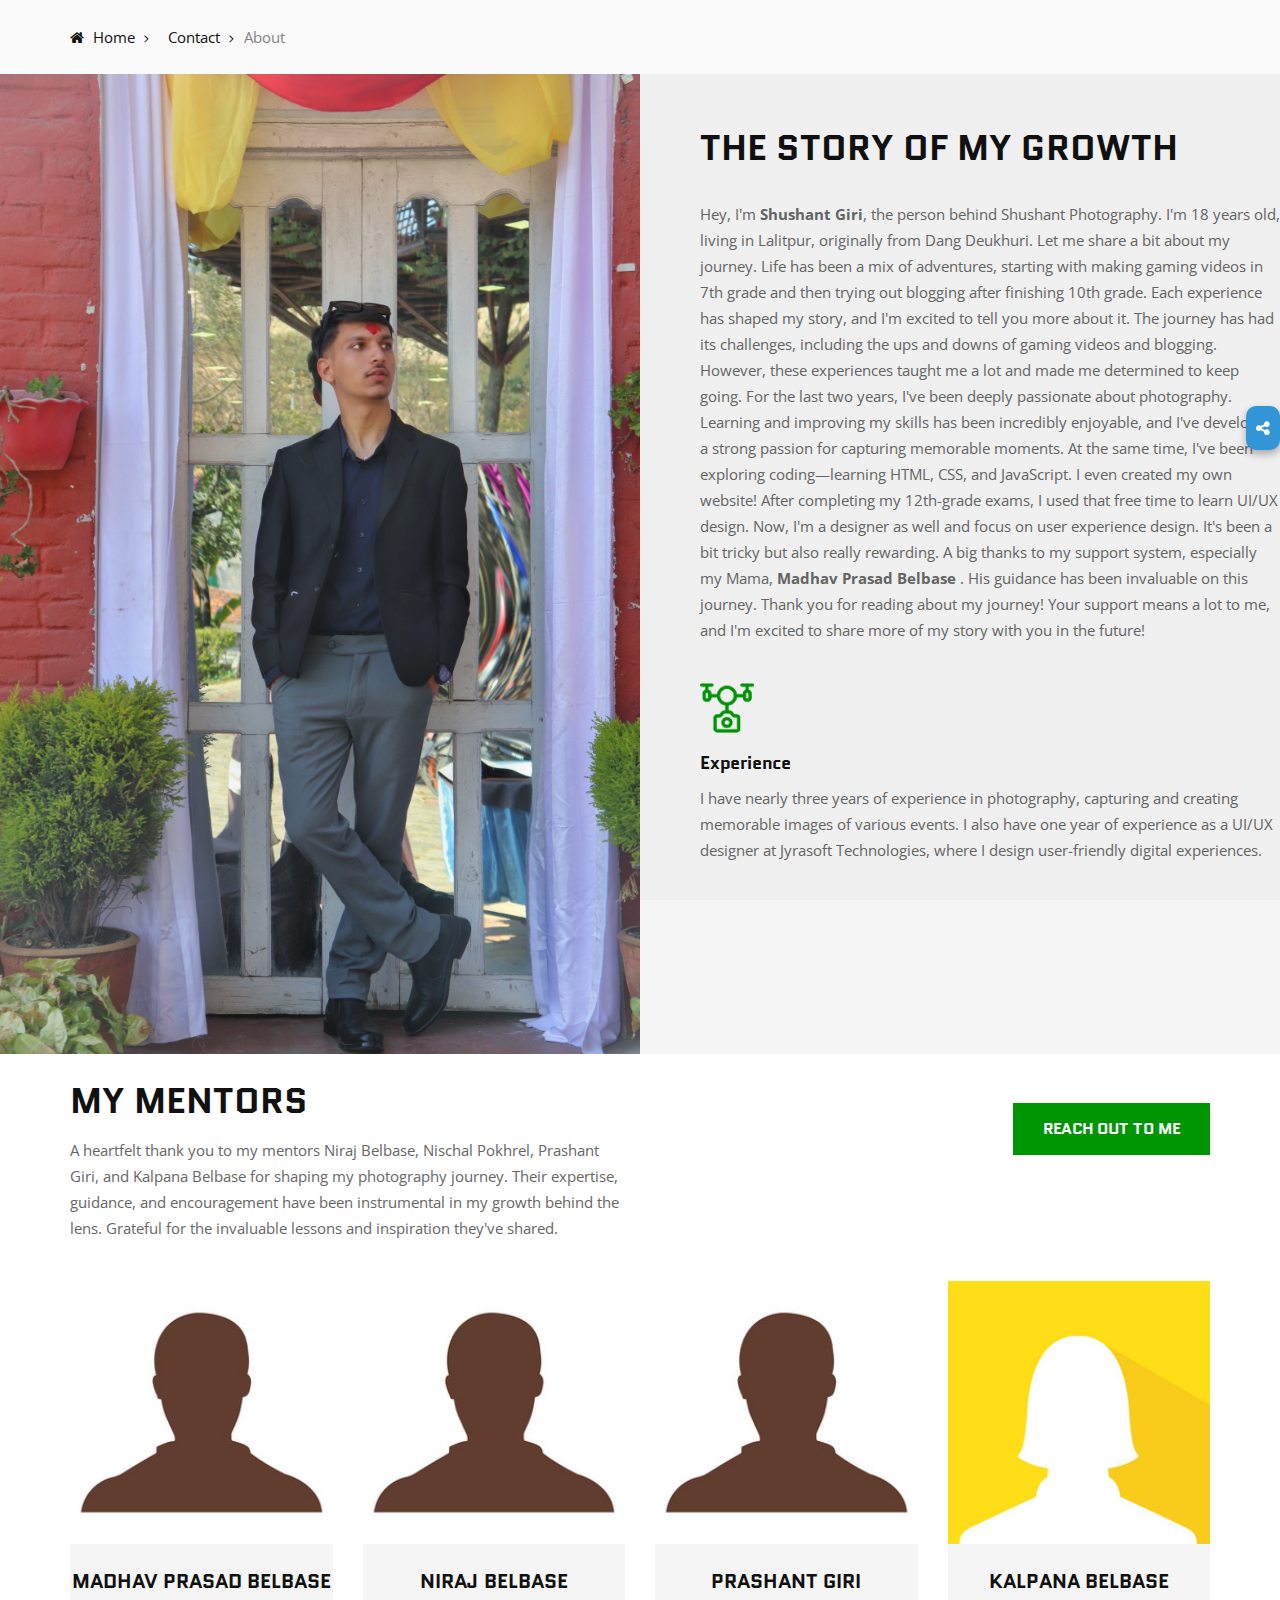
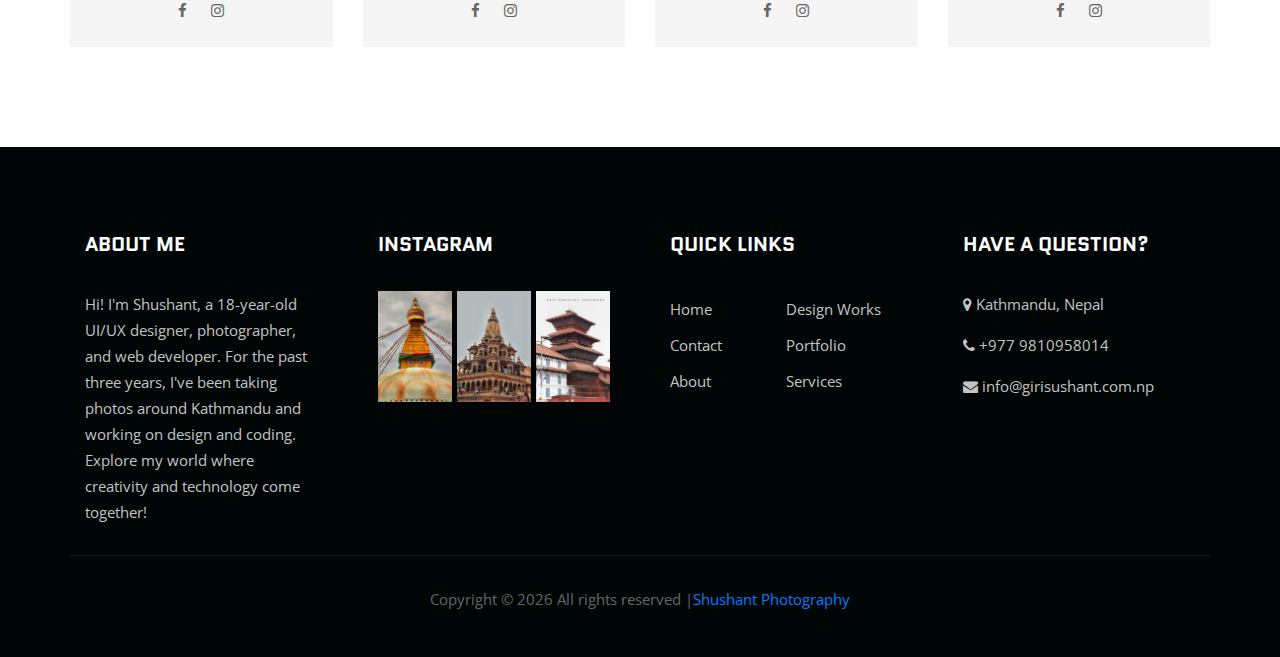
==== commit 83d316a5: "initial changed" ====
--- a/about.html
+++ b/about.html
@@ -132,55 +132,15 @@
                 </div>
                 <div class="col-lg-6 p-0">
                     <div class="about-text">
-                        <div class="section-title">
+                        <div class="section-title"> 
                             <h2>The Story of My Growth</h2>
                             <p>
                                 Hey, I'm <strong>Shushant Giri</strong>, the person behind Shushant Photography. I'm 18 years old, living in Lalitpur, originally from Dang Deukhuri. Let me share a bit about my journey. Life has been a mix of adventures, starting with making gaming videos in 7th grade and then trying out blogging after finishing 10th grade. Each experience has shaped my story, and I'm excited to tell you more about it.
                                 The journey has had its challenges, including the ups and downs of gaming videos and blogging. However, these experiences taught me a lot and made me determined to keep going. For the last two years, I've been deeply passionate about photography. Learning and improving my skills has been incredibly enjoyable, and I've developed a strong passion for capturing memorable moments.
                                 At the same time, I've been exploring coding—learning HTML, CSS, and JavaScript. I even created my own website! After completing my 12th-grade exams, I used that free time to learn UI/UX design. Now, I'm a designer as well and focus on user experience design. It's been a bit tricky but also really rewarding.
-                                A big thanks to my support system, especially my Mama, <strong> Madhav Prasad Belbase </strong> . His guidance has been invaluable on this journey. Thank you for reading about my journey! Your support means a lot to me, and I'm excited to share more of my story with you in the future!
-                                                        
-                                
-                        
+                                A big thanks to my support system, especially my Mama, <strong> Madhav Prasad Belbase </strong> . His guidance has been invaluable on this journey. Thank you for reading about my journey! Your support means a lot to me, and I'm excited to share more of my story with you in the future!    
                             </p>
-                        
-                        </div>
-                         <!-- <div class="video-container">  -->
-                            <!-- Replace 'VIDEO_ID' with your YouTube video ID -->
-                             <!-- <iframe src="https://www.youtube.com/embed/VIDEO_ID" frameborder="0" allowfullscreen></iframe> -->
-                        <!-- </div> -->
-                        <!-- <div class="at-list">
-                            <div class="al-item">
-                                <div class="al-pic">
-                                    <img src="img/about/list-1.png" alt="">
-                                </div>
-                                <div class="al-text">
-                                    <h5>Professionalism</h5>
-                                    <p>Lorem ipsum dolor sit amet, consectetur adipiscing elit, sed do eiusmod tempor
-                                        incididunt ut labore et dolore magna aliqua. Quis ipsum suspendisse ultrices
-                                        gravida.</p>
-                                </div>
-                            </div> -->
-                            <!-- <div class="al-item">
-                                <div class="al-pic">
-                                    <img src="img/about/list-2.png" alt="">
-                                </div>
-                                <div class="al-text">
-                                    <h5>Individual approach</h5>
-                                    <p> 18-year-old photographer like My self, can use their unique perspective as a young person to capture struggle in a way that is fresh and insightful. By approaching their subjects with empathy and an open mind, they can create images that offer a new perspective on the struggles that people face.</p>
-                                </div>
-                            </div> -->
-                                <!-- <div class="al-item">
-                                    <div class="al-pic">
-                                        <img src="img/about/list-3.png" alt="">
-                                    </div>
-                                    <div class="al-text">
-                                        <h5>Flexible Schedule</h5>
-                                        <p>Lorem ipsum dolor sit amet, consectetur adipiscing elit, sed do eiusmod tempor
-                                            incididunt ut labore et dolore magna aliqua. Quis ipsum suspendisse ultrices
-                                            gravida.</p>
-                                    </div>
-                                </div> -->
+                        </div>
                             <div class="al-item">
                                 <div class="al-pic">
                                     <img src="img/about/list-4.png" alt="">
@@ -198,7 +158,24 @@
         </div>
     </section>
     <!-- About Section End -->
-
+    <script>
+        window.onload = function() {
+            // Check if the screen width is small (mobile view)
+            if (window.innerWidth <= 768) {
+                // Give it a moment to ensure everything is fully loaded
+                setTimeout(function() {
+                    var element = document.getElementById("about-section");
+                    if (element) {
+                        // Automatically scroll to the element with smooth behavior
+                        element.scrollIntoView({
+                            behavior: "smooth", // Smooth scroll effect
+                            block: "start" // Align at the top of the viewport
+                        });
+                    }
+                }, 500); // Delay of 500ms
+            }
+        };
+    </script>    
     <!-- Team Section Begin -->
     <section class="team-section spad">
         <div class="container">
